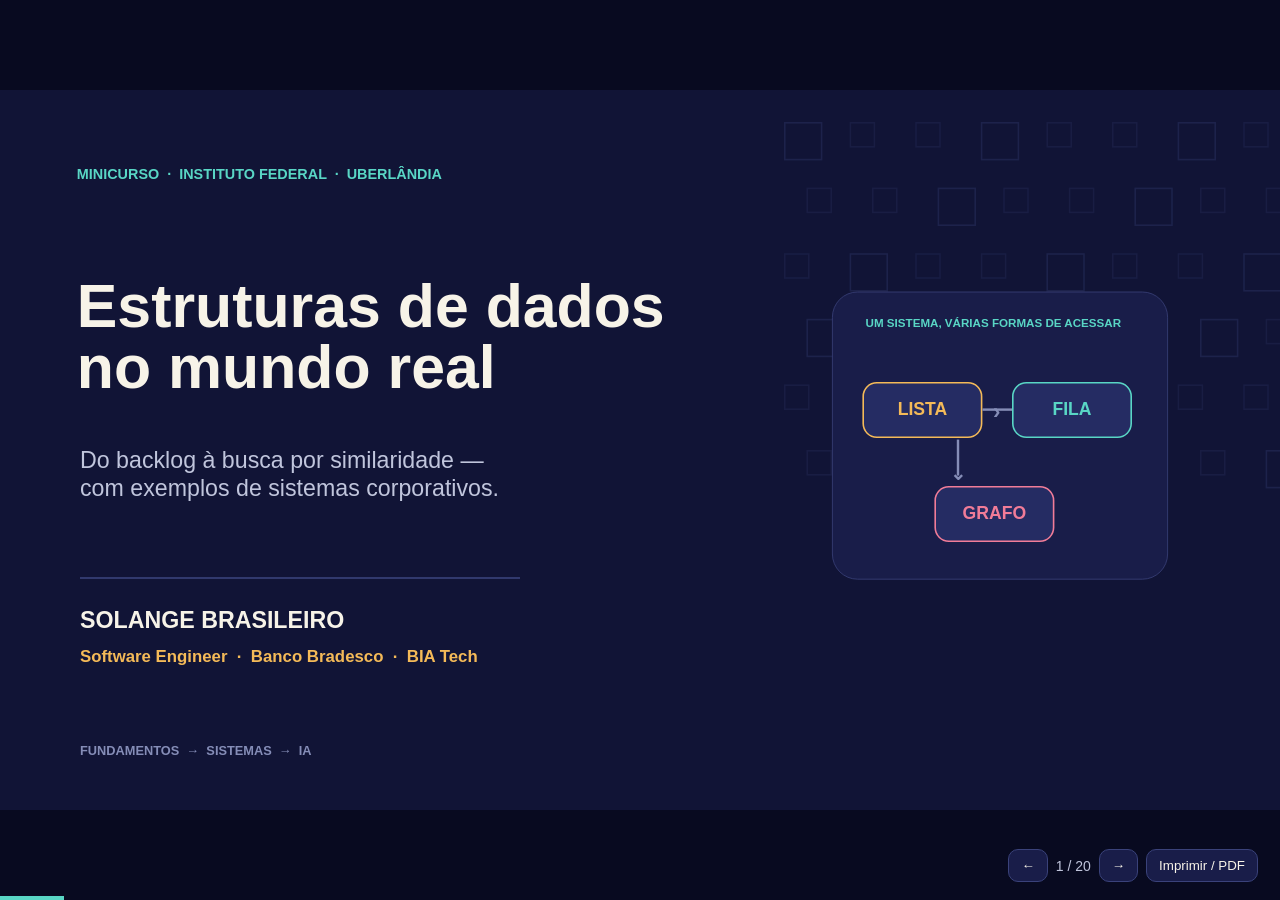
==== docs/apresentacao-minicurso-estruturas.html @ a00cd3bc "feat: implementacao inicial" ====
<!doctype html><html lang="pt-BR"><head><meta charset="utf-8"><meta name="viewport" content="width=device-width,initial-scale=1"><title>Estruturas de dados no mundo real · Solange Brasileiro</title><style>
:root{color-scheme:dark;--scale:1}*{box-sizing:border-box}html,body{margin:0;width:100%;height:100%;overflow:hidden;background:#080a20;color:#f7f3e8;font-family:Aptos,Arial,sans-serif}.slide{display:none;position:absolute;inset:0}.slide.active{display:block}.artboard{position:absolute;width:1600px;height:900px;left:50%;top:50%;transform:translate(-50%,-50%) scale(var(--scale));transform-origin:center center;overflow:hidden;background:#111436}.controls{position:fixed;z-index:10;right:22px;bottom:18px;display:flex;gap:8px;align-items:center;color:#c0c5dc;font:14px Arial,sans-serif}.controls button{border:1px solid #3a427a;border-radius:10px;background:#191d49;color:#f7f3e8;padding:8px 12px;cursor:pointer}.controls button:hover{background:#252c63}.progress{position:fixed;z-index:10;left:0;bottom:0;height:4px;background:#59d6c5;transition:width .2s}.sr{position:absolute;left:-9999px}@media print{@page{size:16.667in 9.375in;margin:0}html,body{width:auto;height:auto;overflow:visible;background:#111436;-webkit-print-color-adjust:exact;print-color-adjust:exact}.slide,.slide.active{display:block;position:relative;width:1600px;height:900px;inset:auto;page-break-after:always;break-after:page}.artboard{position:relative;left:0;top:0;transform:none}.controls,.progress{display:none}}
</style></head><body><main id="deck"><section class="slide active" aria-label="Slide 1: MINICURSO  ·  UBERLÂNDIA"><div class="artboard"><div aria-hidden="true" style="position:absolute;left:0px;top:0px;width:1600px;height:900px;background:#111436;border:0;border-radius:0px;opacity:1;box-sizing:border-box"></div><div aria-hidden="true" style="position:absolute;left:980px;top:40px;width:48px;height:48px;background:transparent;border:2px solid #3A427A;border-radius:0px;opacity:0.3;box-sizing:border-box"></div><div aria-hidden="true" style="position:absolute;left:1062px;top:40px;width:32px;height:32px;background:transparent;border:2px solid #3A427A;border-radius:0px;opacity:0.2;box-sizing:border-box"></div><div aria-hidden="true" style="position:absolute;left:1144px;top:40px;width:32px;height:32px;background:transparent;border:2px solid #3A427A;border-radius:0px;opacity:0.2;box-sizing:border-box"></div><div aria-hidden="true" style="position:absolute;left:1226px;top:40px;width:48px;height:48px;background:transparent;border:2px solid #3A427A;border-radius:0px;opacity:0.3;box-sizing:border-box"></div><div aria-hidden="true" style="position:absolute;left:1308px;top:40px;width:32px;height:32px;background:transparent;border:2px solid #3A427A;border-radius:0px;opacity:0.2;box-sizing:border-box"></div><div aria-hidden="true" style="position:absolute;left:1390px;top:40px;width:32px;height:32px;background:transparent;border:2px solid #3A427A;border-radius:0px;opacity:0.2;box-sizing:border-box"></div><div aria-hidden="true" style="position:absolute;left:1472px;top:40px;width:48px;height:48px;background:transparent;border:2px solid #3A427A;border-radius:0px;opacity:0.3;box-sizing:border-box"></div><div aria-hidden="true" style="position:absolute;left:1554px;top:40px;width:32px;height:32px;background:transparent;border:2px solid #3A427A;border-radius:0px;opacity:0.2;box-sizing:border-box"></div><div aria-hidden="true" style="position:absolute;left:1008px;top:122px;width:32px;height:32px;background:transparent;border:2px solid #3A427A;border-radius:0px;opacity:0.2;box-sizing:border-box"></div><div aria-hidden="true" style="position:absolute;left:1090px;top:122px;width:32px;height:32px;background:transparent;border:2px solid #3A427A;border-radius:0px;opacity:0.2;box-sizing:border-box"></div><div aria-hidden="true" style="position:absolute;left:1172px;top:122px;width:48px;height:48px;background:transparent;border:2px solid #3A427A;border-radius:0px;opacity:0.3;box-sizing:border-box"></div><div aria-hidden="true" style="position:absolute;left:1254px;top:122px;width:32px;height:32px;background:transparent;border:2px solid #3A427A;border-radius:0px;opacity:0.2;box-sizing:border-box"></div><div aria-hidden="true" style="position:absolute;left:1336px;top:122px;width:32px;height:32px;background:transparent;border:2px solid #3A427A;border-radius:0px;opacity:0.2;box-sizing:border-box"></div><div aria-hidden="true" style="position:absolute;left:1418px;top:122px;width:48px;height:48px;background:transparent;border:2px solid #3A427A;border-radius:0px;opacity:0.3;box-sizing:border-box"></div><div aria-hidden="true" style="position:absolute;left:1500px;top:122px;width:32px;height:32px;background:transparent;border:2px solid #3A427A;border-radius:0px;opacity:0.2;box-sizing:border-box"></div><div aria-hidden="true" style="position:absolute;left:1582px;top:122px;width:32px;height:32px;background:transparent;border:2px solid #3A427A;border-radius:0px;opacity:0.2;box-sizing:border-box"></div><div aria-hidden="true" style="position:absolute;left:980px;top:204px;width:32px;height:32px;background:transparent;border:2px solid #3A427A;border-radius:0px;opacity:0.2;box-sizing:border-box"></div><div aria-hidden="true" style="position:absolute;left:1062px;top:204px;width:48px;height:48px;background:transparent;border:2px solid #3A427A;border-radius:0px;opacity:0.3;box-sizing:border-box"></div><div aria-hidden="true" style="position:absolute;left:1144px;top:204px;width:32px;height:32px;background:transparent;border:2px solid #3A427A;border-radius:0px;opacity:0.2;box-sizing:border-box"></div><div aria-hidden="true" style="position:absolute;left:1226px;top:204px;width:32px;height:32px;background:transparent;border:2px solid #3A427A;border-radius:0px;opacity:0.2;box-sizing:border-box"></div><div aria-hidden="true" style="position:absolute;left:1308px;top:204px;width:48px;height:48px;background:transparent;border:2px solid #3A427A;border-radius:0px;opacity:0.3;box-sizing:border-box"></div><div aria-hidden="true" style="position:absolute;left:1390px;top:204px;width:32px;height:32px;background:transparent;border:2px solid #3A427A;border-radius:0px;opacity:0.2;box-sizing:border-box"></div><div aria-hidden="true" style="position:absolute;left:1472px;top:204px;width:32px;height:32px;background:transparent;border:2px solid #3A427A;border-radius:0px;opacity:0.2;box-sizing:border-box"></div><div aria-hidden="true" style="position:absolute;left:1554px;top:204px;width:48px;height:48px;background:transparent;border:2px solid #3A427A;border-radius:0px;opacity:0.3;box-sizing:border-box"></div><div aria-hidden="true" style="position:absolute;left:1008px;top:286px;width:48px;height:48px;background:transparent;border:2px solid #3A427A;border-radius:0px;opacity:0.3;box-sizing:border-box"></div><div aria-hidden="true" style="position:absolute;left:1090px;top:286px;width:32px;height:32px;background:transparent;border:2px solid #3A427A;border-radius:0px;opacity:0.2;box-sizing:border-box"></div><div aria-hidden="true" style="position:absolute;left:1172px;top:286px;width:32px;height:32px;background:transparent;border:2px solid #3A427A;border-radius:0px;opacity:0.2;box-sizing:border-box"></div><div aria-hidden="true" style="position:absolute;left:1254px;top:286px;width:48px;height:48px;background:transparent;border:2px solid #3A427A;border-radius:0px;opacity:0.3;box-sizing:border-box"></div><div aria-hidden="true" style="position:absolute;left:1336px;top:286px;width:32px;height:32px;background:transparent;border:2px solid #3A427A;border-radius:0px;opacity:0.2;box-sizing:border-box"></div><div aria-hidden="true" style="position:absolute;left:1418px;top:286px;width:32px;height:32px;background:transparent;border:2px solid #3A427A;border-radius:0px;opacity:0.2;box-sizing:border-box"></div><div aria-hidden="true" style="position:absolute;left:1500px;top:286px;width:48px;height:48px;background:transparent;border:2px solid #3A427A;border-radius:0px;opacity:0.3;box-sizing:border-box"></div><div aria-hidden="true" style="position:absolute;left:1582px;top:286px;width:32px;height:32px;background:transparent;border:2px solid #3A427A;border-radius:0px;opacity:0.2;box-sizing:border-box"></div><div aria-hidden="true" style="position:absolute;left:980px;top:368px;width:32px;height:32px;background:transparent;border:2px solid #3A427A;border-radius:0px;opacity:0.2;box-sizing:border-box"></div><div aria-hidden="true" style="position:absolute;left:1062px;top:368px;width:32px;height:32px;background:transparent;border:2px solid #3A427A;border-radius:0px;opacity:0.2;box-sizing:border-box"></div><div aria-hidden="true" style="position:absolute;left:1144px;top:368px;width:48px;height:48px;background:transparent;border:2px solid #3A427A;border-radius:0px;opacity:0.3;box-sizing:border-box"></div><div aria-hidden="true" style="position:absolute;left:1226px;top:368px;width:32px;height:32px;background:transparent;border:2px solid #3A427A;border-radius:0px;opacity:0.2;box-sizing:border-box"></div><div aria-hidden="true" style="position:absolute;left:1308px;top:368px;width:32px;height:32px;background:transparent;border:2px solid #3A427A;border-radius:0px;opacity:0.2;box-sizing:border-box"></div><div aria-hidden="true" style="position:absolute;left:1390px;top:368px;width:48px;height:48px;background:transparent;border:2px solid #3A427A;border-radius:0px;opacity:0.3;box-sizing:border-box"></div><div aria-hidden="true" style="position:absolute;left:1472px;top:368px;width:32px;height:32px;background:transparent;border:2px solid #3A427A;border-radius:0px;opacity:0.2;box-sizing:border-box"></div><div aria-hidden="true" style="position:absolute;left:1554px;top:368px;width:32px;height:32px;background:transparent;border:2px solid #3A427A;border-radius:0px;opacity:0.2;box-sizing:border-box"></div><div aria-hidden="true" style="position:absolute;left:1008px;top:450px;width:32px;height:32px;background:transparent;border:2px solid #3A427A;border-radius:0px;opacity:0.2;box-sizing:border-box"></div><div aria-hidden="true" style="position:absolute;left:1090px;top:450px;width:48px;height:48px;background:transparent;border:2px solid #3A427A;border-radius:0px;opacity:0.3;box-sizing:border-box"></div><div aria-hidden="true" style="position:absolute;left:1172px;top:450px;width:32px;height:32px;background:transparent;border:2px solid #3A427A;border-radius:0px;opacity:0.2;box-sizing:border-box"></div><div aria-hidden="true" style="position:absolute;left:1254px;top:450px;width:32px;height:32px;background:transparent;border:2px solid #3A427A;border-radius:0px;opacity:0.2;box-sizing:border-box"></div><div aria-hidden="true" style="position:absolute;left:1336px;top:450px;width:48px;height:48px;background:transparent;border:2px solid #3A427A;border-radius:0px;opacity:0.3;box-sizing:border-box"></div><div aria-hidden="true" style="position:absolute;left:1418px;top:450px;width:32px;height:32px;background:transparent;border:2px solid #3A427A;border-radius:0px;opacity:0.2;box-sizing:border-box"></div><div aria-hidden="true" style="position:absolute;left:1500px;top:450px;width:32px;height:32px;background:transparent;border:2px solid #3A427A;border-radius:0px;opacity:0.2;box-sizing:border-box"></div><div aria-hidden="true" style="position:absolute;left:1582px;top:450px;width:48px;height:48px;background:transparent;border:2px solid #3A427A;border-radius:0px;opacity:0.3;box-sizing:border-box"></div><div aria-hidden="true" style="position:absolute;left:1040px;top:252px;width:420px;height:360px;background:#191D49;border:1px solid #3A427A;border-radius:32px;opacity:1;box-sizing:border-box"></div><div class="fit-text" data-base-fs="15" style="position:absolute;left:1082px;top:283px;width:330px;height:28px;display:flex;min-width:0;justify-content:flex-start;align-items:flex-start;white-space:pre-wrap;overflow:hidden;box-sizing:border-box;font:700 15px/1.14 Aptos,Arial,sans-serif;letter-spacing:0px;color:#59D6C5;text-align:left">UM SISTEMA, VÁRIAS FORMAS DE ACESSAR</div><div aria-hidden="true" style="position:absolute;left:1078px;top:365px;width:150px;height:70px;background:#252C63;border:2px solid #F4BA58;border-radius:18px;opacity:1;box-sizing:border-box"></div><div class="fit-text" data-base-fs="22" style="position:absolute;left:1078px;top:370px;width:150px;height:58px;display:flex;min-width:0;justify-content:center;align-items:center;white-space:pre-wrap;overflow:hidden;box-sizing:border-box;font:700 22px/1.14 Aptos,Arial,sans-serif;letter-spacing:0px;color:#F4BA58;text-align:center">LISTA</div><div aria-hidden="true" style="position:absolute;left:1265px;top:365px;width:150px;height:70px;background:#252C63;border:2px solid #59D6C5;border-radius:18px;opacity:1;box-sizing:border-box"></div><div class="fit-text" data-base-fs="22" style="position:absolute;left:1265px;top:370px;width:150px;height:58px;display:flex;min-width:0;justify-content:center;align-items:center;white-space:pre-wrap;overflow:hidden;box-sizing:border-box;font:700 22px/1.14 Aptos,Arial,sans-serif;letter-spacing:0px;color:#59D6C5;text-align:center">FILA</div><div aria-hidden="true" style="position:absolute;left:1168px;top:495px;width:150px;height:70px;background:#252C63;border:2px solid #F17C98;border-radius:18px;opacity:1;box-sizing:border-box"></div><div class="fit-text" data-base-fs="22" style="position:absolute;left:1168px;top:500px;width:150px;height:58px;display:flex;min-width:0;justify-content:center;align-items:center;white-space:pre-wrap;overflow:hidden;box-sizing:border-box;font:700 22px/1.14 Aptos,Arial,sans-serif;letter-spacing:0px;color:#F17C98;text-align:center">GRAFO</div><div aria-hidden="true" style="position:absolute;left:1228px;top:398px;width:37px;height:3px;background:#858DB7;border:0;border-radius:0px;opacity:1;box-sizing:border-box"></div><div class="fit-text" data-base-fs="28" style="position:absolute;left:1232px;top:386px;width:28px;height:30px;display:flex;min-width:0;justify-content:center;align-items:flex-start;white-space:pre-wrap;overflow:hidden;box-sizing:border-box;font:700 28px/1.14 Aptos,Arial,sans-serif;letter-spacing:0px;color:#858DB7;text-align:center">›</div><div aria-hidden="true" style="position:absolute;left:1196px;top:437px;width:3px;height:45px;background:#858DB7;border:0;border-radius:0px;opacity:1;box-sizing:border-box"></div><div class="fit-text" data-base-fs="24" style="position:absolute;left:1183px;top:465px;width:30px;height:30px;display:flex;min-width:0;justify-content:center;align-items:flex-start;white-space:pre-wrap;overflow:hidden;box-sizing:border-box;font:700 24px/1.14 Aptos,Arial,sans-serif;letter-spacing:0px;color:#858DB7;text-align:center">⌄</div><div class="fit-text" data-base-fs="18" style="position:absolute;left:96px;top:95px;width:700px;height:30px;display:flex;min-width:0;justify-content:flex-start;align-items:flex-start;white-space:pre-wrap;overflow:hidden;box-sizing:border-box;font:700 18px/1.14 Aptos,Arial,sans-serif;letter-spacing:0px;color:#59D6C5;text-align:left">MINICURSO  ·  INSTITUTO FEDERAL  ·  UBERLÂNDIA</div><div class="fit-text" data-base-fs="76" style="position:absolute;left:96px;top:232px;width:850px;height:188px;display:flex;min-width:0;justify-content:flex-start;align-items:flex-start;white-space:pre-wrap;overflow:hidden;box-sizing:border-box;font:700 76px/1 Aptos,Arial,sans-serif;letter-spacing:0px;color:#F7F3E8;text-align:left">Estruturas de dados
no mundo real</div><div class="fit-text" data-base-fs="29" style="position:absolute;left:100px;top:445px;width:790px;height:92px;display:flex;min-width:0;justify-content:flex-start;align-items:flex-start;white-space:pre-wrap;overflow:hidden;box-sizing:border-box;font:400 29px/1.22 Aptos,Arial,sans-serif;letter-spacing:0px;color:#C0C5DC;text-align:left">Do backlog à busca por similaridade —
com exemplos de sistemas corporativos.</div><div aria-hidden="true" style="position:absolute;left:100px;top:609px;width:550px;height:2px;background:#3A427A;border:0;border-radius:0px;opacity:1;box-sizing:border-box"></div><div class="fit-text" data-base-fs="29" style="position:absolute;left:100px;top:646px;width:600px;height:42px;display:flex;min-width:0;justify-content:flex-start;align-items:flex-start;white-space:pre-wrap;overflow:hidden;box-sizing:border-box;font:700 29px/1.14 Aptos,Arial,sans-serif;letter-spacing:0px;color:#F7F3E8;text-align:left">SOLANGE BRASILEIRO</div><div class="fit-text" data-base-fs="21" style="position:absolute;left:100px;top:696px;width:720px;height:40px;display:flex;min-width:0;justify-content:flex-start;align-items:flex-start;white-space:pre-wrap;overflow:hidden;box-sizing:border-box;font:700 21px/1.14 Aptos,Arial,sans-serif;letter-spacing:0px;color:#F4BA58;text-align:left">Software Engineer  ·  Banco Bradesco  ·  BIA Tech</div><div class="fit-text" data-base-fs="16" style="position:absolute;left:100px;top:817px;width:620px;height:24px;display:flex;min-width:0;justify-content:flex-start;align-items:flex-start;white-space:pre-wrap;overflow:hidden;box-sizing:border-box;font:700 16px/1.14 Aptos,Arial,sans-serif;letter-spacing:0px;color:#858DB7;text-align:left">FUNDAMENTOS  →  SISTEMAS  →  IA</div></div></section><section class="slide" aria-label="Slide 2: Solange Brasileiro"><div class="artboard"><div aria-hidden="true" style="position:absolute;left:0px;top:0px;width:1600px;height:900px;background:#111436;border:0;border-radius:0px;opacity:1;box-sizing:border-box"></div><div aria-hidden="true" style="position:absolute;left:1370px;top:35px;width:48px;height:48px;background:transparent;border:2px solid #3A427A;border-radius:0px;opacity:0.36;box-sizing:border-box"></div><div aria-hidden="true" style="position:absolute;left:1450px;top:92px;width:42px;height:42px;background:transparent;border:2px solid #3A427A;border-radius:0px;opacity:0.36;box-sizing:border-box"></div><div aria-hidden="true" style="position:absolute;left:1516px;top:25px;width:30px;height:30px;background:transparent;border:2px solid #3A427A;border-radius:0px;opacity:0.36;box-sizing:border-box"></div><div aria-hidden="true" style="position:absolute;left:1402px;top:153px;width:28px;height:28px;background:transparent;border:2px solid #3A427A;border-radius:0px;opacity:0.36;box-sizing:border-box"></div><div aria-hidden="true" style="position:absolute;left:1535px;top:165px;width:50px;height:50px;background:transparent;border:2px solid #3A427A;border-radius:0px;opacity:0.36;box-sizing:border-box"></div><div aria-hidden="true" style="position:absolute;left:1318px;top:106px;width:25px;height:25px;background:transparent;border:2px solid #3A427A;border-radius:0px;opacity:0.36;box-sizing:border-box"></div><div aria-hidden="true" style="position:absolute;left:96px;top:49px;width:152px;height:34px;background:#252C63;border:1px solid #59D6C5;border-radius:17px;opacity:1;box-sizing:border-box"></div><div class="fit-text" data-base-fs="16" style="position:absolute;left:109px;top:51px;width:126px;height:30px;display:flex;min-width:0;justify-content:center;align-items:center;white-space:pre-wrap;overflow:hidden;box-sizing:border-box;font:700 16px/1.14 Aptos,Arial,sans-serif;letter-spacing:0px;color:#59D6C5;text-align:center">QUEM CONDUZ</div><div class="fit-text" data-base-fs="54" style="position:absolute;left:96px;top:104px;width:1400px;height:78px;display:flex;min-width:0;justify-content:flex-start;align-items:flex-start;white-space:pre-wrap;overflow:hidden;box-sizing:border-box;font:700 54px/1.02 Aptos,Arial,sans-serif;letter-spacing:0px;color:#F7F3E8;text-align:left">Solange Brasileiro</div><div class="fit-text" data-base-fs="23" style="position:absolute;left:98px;top:187px;width:1360px;height:42px;display:flex;min-width:0;justify-content:flex-start;align-items:flex-start;white-space:pre-wrap;overflow:hidden;box-sizing:border-box;font:400 23px/1.14 Aptos,Arial,sans-serif;letter-spacing:0px;color:#C0C5DC;text-align:left">Fundamentos de computação ligados aos desafios de sistemas corporativos.</div><div aria-hidden="true" style="position:absolute;left:96px;top:824px;width:1408px;height:1px;background:#3A427A;border:0;border-radius:0px;opacity:1;box-sizing:border-box"></div><div class="fit-text" data-base-fs="14" style="position:absolute;left:96px;top:841px;width:800px;height:24px;display:flex;min-width:0;justify-content:flex-start;align-items:flex-start;white-space:pre-wrap;overflow:hidden;box-sizing:border-box;font:700 14px/1.14 Aptos,Arial,sans-serif;letter-spacing:0px;color:#858DB7;text-align:left">ESTRUTURAS DE DADOS  ·  SOLANGE BRASILEIRO</div><div class="fit-text" data-base-fs="17" style="position:absolute;left:1440px;top:837px;width:64px;height:28px;display:flex;min-width:0;justify-content:flex-end;align-items:flex-start;white-space:pre-wrap;overflow:hidden;box-sizing:border-box;font:700 17px/1.14 Aptos,Arial,sans-serif;letter-spacing:0px;color:#858DB7;text-align:right">02</div><div aria-hidden="true" style="position:absolute;left:96px;top:278px;width:430px;height:438px;background:#1D2454;border:1px solid #3A427A;border-radius:28px;opacity:1;box-sizing:border-box"></div><div aria-hidden="true" style="position:absolute;left:191px;top:302px;width:240px;height:278px;background:#191D49;border:2px solid #59D6C5;border-radius:22px;opacity:1;box-sizing:border-box"></div><img alt="Foto de Solange Brasileiro" src="[data-uri]" style="position:absolute;left:191px;top:302px;width:240px;height:278px;object-fit:cover;object-position:center 36%;border:2px solid #59D6C5;border-radius:22px;box-sizing:border-box"><div class="fit-text" data-base-fs="25" style="position:absolute;left:136px;top:606px;width:350px;height:34px;display:flex;min-width:0;justify-content:center;align-items:flex-start;white-space:pre-wrap;overflow:hidden;box-sizing:border-box;font:700 25px/1.14 Aptos,Arial,sans-serif;letter-spacing:0px;color:#F7F3E8;text-align:center">SOLANGE BRASILEIRO</div><div class="fit-text" data-base-fs="17" style="position:absolute;left:136px;top:651px;width:350px;height:30px;display:flex;min-width:0;justify-content:center;align-items:flex-start;white-space:pre-wrap;overflow:hidden;box-sizing:border-box;font:400 17px/1.14 Aptos,Arial,sans-serif;letter-spacing:0px;color:#C0C5DC;text-align:center">Software Engineer · Banco Bradesco</div><div aria-hidden="true" style="position:absolute;left:232px;top:681px;width:158px;height:34px;background:#252C63;border:1px solid #F4BA58;border-radius:17px;opacity:1;box-sizing:border-box"></div><div class="fit-text" data-base-fs="16" style="position:absolute;left:245px;top:683px;width:132px;height:30px;display:flex;min-width:0;justify-content:center;align-items:center;white-space:pre-wrap;overflow:hidden;box-sizing:border-box;font:700 16px/1.14 Aptos,Arial,sans-serif;letter-spacing:0px;color:#F4BA58;text-align:center">BIA TECH</div><div aria-hidden="true" style="position:absolute;left:575px;top:278px;width:430px;height:204px;background:#1D2454;border:1px solid #3A427A;border-radius:22px;opacity:1;box-sizing:border-box"></div><div aria-hidden="true" style="position:absolute;left:575px;top:278px;width:8px;height:204px;background:#F4BA58;border:0;border-radius:4px;opacity:1;box-sizing:border-box"></div><div class="fit-text" data-base-fs="15" style="position:absolute;left:603px;top:300px;width:375px;height:22px;display:flex;min-width:0;justify-content:flex-start;align-items:flex-start;white-space:pre-wrap;overflow:hidden;box-sizing:border-box;font:700 15px/1.14 Aptos,Arial,sans-serif;letter-spacing:0px;color:#F4BA58;text-align:left">ATUAÇÃO</div><div class="fit-text" data-base-fs="24" style="position:absolute;left:603px;top:331px;width:375px;height:54px;display:flex;min-width:0;justify-content:flex-start;align-items:flex-start;white-space:pre-wrap;overflow:hidden;box-sizing:border-box;font:700 24px/1.05 Aptos,Arial,sans-serif;letter-spacing:0px;color:#F7F3E8;text-align:left">Backend e sistemas distribuídos</div><div class="fit-text" data-base-fs="18" style="position:absolute;left:603px;top:393px;width:375px;height:73px;display:flex;min-width:0;justify-content:flex-start;align-items:flex-start;white-space:pre-wrap;overflow:hidden;box-sizing:border-box;font:400 18px/1.18 Aptos,Arial,sans-serif;letter-spacing:0px;color:#C0C5DC;text-align:left">Decisões de dados e fluxo entre serviços.</div><div aria-hidden="true" style="position:absolute;left:1030px;top:278px;width:474px;height:204px;background:#1D2454;border:1px solid #3A427A;border-radius:22px;opacity:1;box-sizing:border-box"></div><div aria-hidden="true" style="position:absolute;left:1030px;top:278px;width:8px;height:204px;background:#59D6C5;border:0;border-radius:4px;opacity:1;box-sizing:border-box"></div><div class="fit-text" data-base-fs="15" style="position:absolute;left:1058px;top:300px;width:419px;height:22px;display:flex;min-width:0;justify-content:flex-start;align-items:flex-start;white-space:pre-wrap;overflow:hidden;box-sizing:border-box;font:700 15px/1.14 Aptos,Arial,sans-serif;letter-spacing:0px;color:#59D6C5;text-align:left">FOCO</div><div class="fit-text" data-base-fs="25" style="position:absolute;left:1058px;top:331px;width:419px;height:54px;display:flex;min-width:0;justify-content:flex-start;align-items:flex-start;white-space:pre-wrap;overflow:hidden;box-sizing:border-box;font:700 25px/1.05 Aptos,Arial,sans-serif;letter-spacing:0px;color:#F7F3E8;text-align:left">IA generativa</div><div class="fit-text" data-base-fs="18" style="position:absolute;left:1058px;top:393px;width:419px;height:73px;display:flex;min-width:0;justify-content:flex-start;align-items:flex-start;white-space:pre-wrap;overflow:hidden;box-sizing:border-box;font:400 18px/1.18 Aptos,Arial,sans-serif;letter-spacing:0px;color:#C0C5DC;text-align:left">Recuperação, contexto e uso responsável de informação.</div><div aria-hidden="true" style="position:absolute;left:575px;top:510px;width:929px;height:206px;background:#1D2454;border:1px solid #3A427A;border-radius:22px;opacity:1;box-sizing:border-box"></div><div aria-hidden="true" style="position:absolute;left:575px;top:510px;width:8px;height:206px;background:#F17C98;border:0;border-radius:4px;opacity:1;box-sizing:border-box"></div><div class="fit-text" data-base-fs="15" style="position:absolute;left:603px;top:532px;width:874px;height:22px;display:flex;min-width:0;justify-content:flex-start;align-items:flex-start;white-space:pre-wrap;overflow:hidden;box-sizing:border-box;font:700 15px/1.14 Aptos,Arial,sans-serif;letter-spacing:0px;color:#F17C98;text-align:left">ESPECIALIDADE</div><div class="fit-text" data-base-fs="27" style="position:absolute;left:603px;top:563px;width:874px;height:54px;display:flex;min-width:0;justify-content:flex-start;align-items:flex-start;white-space:pre-wrap;overflow:hidden;box-sizing:border-box;font:700 27px/1.05 Aptos,Arial,sans-serif;letter-spacing:0px;color:#F7F3E8;text-align:left">Soluções para o pós-desenvolvimento</div><div class="fit-text" data-base-fs="20" style="position:absolute;left:603px;top:625px;width:874px;height:75px;display:flex;min-width:0;justify-content:flex-start;align-items:flex-start;white-space:pre-wrap;overflow:hidden;box-sizing:border-box;font:400 20px/1.18 Aptos,Arial,sans-serif;letter-spacing:0px;color:#C0C5DC;text-align:left">Conectar fundamentos da computação a desafios corporativos de grande escala.</div></div></section><section class="slide" aria-label="Slide 3: Da coleção em memória à decisão de IA"><div class="artboard"><div aria-hidden="true" style="position:absolute;left:0px;top:0px;width:1600px;height:900px;background:#111436;border:0;border-radius:0px;opacity:1;box-sizing:border-box"></div><div aria-hidden="true" style="position:absolute;left:1370px;top:35px;width:48px;height:48px;background:transparent;border:2px solid #3A427A;border-radius:0px;opacity:0.36;box-sizing:border-box"></div><div aria-hidden="true" style="position:absolute;left:1450px;top:92px;width:42px;height:42px;background:transparent;border:2px solid #3A427A;border-radius:0px;opacity:0.36;box-sizing:border-box"></div><div aria-hidden="true" style="position:absolute;left:1516px;top:25px;width:30px;height:30px;background:transparent;border:2px solid #3A427A;border-radius:0px;opacity:0.36;box-sizing:border-box"></div><div aria-hidden="true" style="position:absolute;left:1402px;top:153px;width:28px;height:28px;background:transparent;border:2px solid #3A427A;border-radius:0px;opacity:0.36;box-sizing:border-box"></div><div aria-hidden="true" style="position:absolute;left:1535px;top:165px;width:50px;height:50px;background:transparent;border:2px solid #3A427A;border-radius:0px;opacity:0.36;box-sizing:border-box"></div><div aria-hidden="true" style="position:absolute;left:1318px;top:106px;width:25px;height:25px;background:transparent;border:2px solid #3A427A;border-radius:0px;opacity:0.36;box-sizing:border-box"></div><div aria-hidden="true" style="position:absolute;left:96px;top:49px;width:212px;height:34px;background:#252C63;border:1px solid #59D6C5;border-radius:17px;opacity:1;box-sizing:border-box"></div><div class="fit-text" data-base-fs="16" style="position:absolute;left:109px;top:51px;width:186px;height:30px;display:flex;min-width:0;justify-content:center;align-items:center;white-space:pre-wrap;overflow:hidden;box-sizing:border-box;font:700 16px/1.14 Aptos,Arial,sans-serif;letter-spacing:0px;color:#59D6C5;text-align:center">MAPA DO MINICURSO</div><div class="fit-text" data-base-fs="54" style="position:absolute;left:96px;top:104px;width:1400px;height:78px;display:flex;min-width:0;justify-content:flex-start;align-items:flex-start;white-space:pre-wrap;overflow:hidden;box-sizing:border-box;font:700 54px/1.02 Aptos,Arial,sans-serif;letter-spacing:0px;color:#F7F3E8;text-align:left">Da coleção em memória à decisão de IA</div><div class="fit-text" data-base-fs="23" style="position:absolute;left:98px;top:187px;width:1360px;height:42px;display:flex;min-width:0;justify-content:flex-start;align-items:flex-start;white-space:pre-wrap;overflow:hidden;box-sizing:border-box;font:400 23px/1.14 Aptos,Arial,sans-serif;letter-spacing:0px;color:#C0C5DC;text-align:left">Pré-requisito: lógica básica de programação.</div><div aria-hidden="true" style="position:absolute;left:96px;top:824px;width:1408px;height:1px;background:#3A427A;border:0;border-radius:0px;opacity:1;box-sizing:border-box"></div><div class="fit-text" data-base-fs="14" style="position:absolute;left:96px;top:841px;width:800px;height:24px;display:flex;min-width:0;justify-content:flex-start;align-items:flex-start;white-space:pre-wrap;overflow:hidden;box-sizing:border-box;font:700 14px/1.14 Aptos,Arial,sans-serif;letter-spacing:0px;color:#858DB7;text-align:left">ESTRUTURAS DE DADOS  ·  SOLANGE BRASILEIRO</div><div class="fit-text" data-base-fs="17" style="position:absolute;left:1440px;top:837px;width:64px;height:28px;display:flex;min-width:0;justify-content:flex-end;align-items:flex-start;white-space:pre-wrap;overflow:hidden;box-sizing:border-box;font:700 17px/1.14 Aptos,Arial,sans-serif;letter-spacing:0px;color:#858DB7;text-align:right">03</div><div aria-hidden="true" style="position:absolute;left:96px;top:310px;width:432px;height:320px;background:#1D2454;border:1px solid #3A427A;border-radius:22px;opacity:1;box-sizing:border-box"></div><div aria-hidden="true" style="position:absolute;left:96px;top:310px;width:8px;height:320px;background:#F4BA58;border:0;border-radius:4px;opacity:1;box-sizing:border-box"></div><div class="fit-text" data-base-fs="15" style="position:absolute;left:124px;top:332px;width:377px;height:22px;display:flex;min-width:0;justify-content:flex-start;align-items:flex-start;white-space:pre-wrap;overflow:hidden;box-sizing:border-box;font:700 15px/1.14 Aptos,Arial,sans-serif;letter-spacing:0px;color:#F4BA58;text-align:left">1 · FUNDAMENTOS</div><div class="fit-text" data-base-fs="27" style="position:absolute;left:124px;top:363px;width:377px;height:54px;display:flex;min-width:0;justify-content:flex-start;align-items:flex-start;white-space:pre-wrap;overflow:hidden;box-sizing:border-box;font:700 27px/1.05 Aptos,Arial,sans-serif;letter-spacing:0px;color:#F7F3E8;text-align:left">Organizar o trabalho</div><div class="fit-text" data-base-fs="22" style="position:absolute;left:124px;top:425px;width:377px;height:189px;display:flex;min-width:0;justify-content:flex-start;align-items:flex-start;white-space:pre-wrap;overflow:hidden;box-sizing:border-box;font:400 22px/1.18 Aptos,Arial,sans-serif;letter-spacing:0px;color:#C0C5DC;text-align:left">Listas e prioridade
Filas e pilhas
Mapas e árvores</div><div aria-hidden="true" style="position:absolute;left:568px;top:310px;width:432px;height:320px;background:#1D2454;border:1px solid #3A427A;border-radius:22px;opacity:1;box-sizing:border-box"></div><div aria-hidden="true" style="position:absolute;left:568px;top:310px;width:8px;height:320px;background:#59D6C5;border:0;border-radius:4px;opacity:1;box-sizing:border-box"></div><div class="fit-text" data-base-fs="15" style="position:absolute;left:596px;top:332px;width:377px;height:22px;display:flex;min-width:0;justify-content:flex-start;align-items:flex-start;white-space:pre-wrap;overflow:hidden;box-sizing:border-box;font:700 15px/1.14 Aptos,Arial,sans-serif;letter-spacing:0px;color:#59D6C5;text-align:left">2 · SISTEMAS</div><div class="fit-text" data-base-fs="27" style="position:absolute;left:596px;top:363px;width:377px;height:54px;display:flex;min-width:0;justify-content:flex-start;align-items:flex-start;white-space:pre-wrap;overflow:hidden;box-sizing:border-box;font:700 27px/1.05 Aptos,Arial,sans-serif;letter-spacing:0px;color:#F7F3E8;text-align:left">Conectar componentes</div><div class="fit-text" data-base-fs="22" style="position:absolute;left:596px;top:425px;width:377px;height:189px;display:flex;min-width:0;justify-content:flex-start;align-items:flex-start;white-space:pre-wrap;overflow:hidden;box-sizing:border-box;font:400 22px/1.18 Aptos,Arial,sans-serif;letter-spacing:0px;color:#C0C5DC;text-align:left">Mensageria e eventos
Grafos de dependência
Busca e observabilidade</div><div aria-hidden="true" style="position:absolute;left:1040px;top:310px;width:432px;height:320px;background:#1D2454;border:1px solid #3A427A;border-radius:22px;opacity:1;box-sizing:border-box"></div><div aria-hidden="true" style="position:absolute;left:1040px;top:310px;width:8px;height:320px;background:#F17C98;border:0;border-radius:4px;opacity:1;box-sizing:border-box"></div><div class="fit-text" data-base-fs="15" style="position:absolute;left:1068px;top:332px;width:377px;height:22px;display:flex;min-width:0;justify-content:flex-start;align-items:flex-start;white-space:pre-wrap;overflow:hidden;box-sizing:border-box;font:700 15px/1.14 Aptos,Arial,sans-serif;letter-spacing:0px;color:#F17C98;text-align:left">3 · IA APLICADA</div><div class="fit-text" data-base-fs="27" style="position:absolute;left:1068px;top:363px;width:377px;height:54px;display:flex;min-width:0;justify-content:flex-start;align-items:flex-start;white-space:pre-wrap;overflow:hidden;box-sizing:border-box;font:700 27px/1.05 Aptos,Arial,sans-serif;letter-spacing:0px;color:#F7F3E8;text-align:left">Comparar e agrupar</div><div class="fit-text" data-base-fs="22" style="position:absolute;left:1068px;top:425px;width:377px;height:189px;display:flex;min-width:0;justify-content:flex-start;align-items:flex-start;white-space:pre-wrap;overflow:hidden;box-sizing:border-box;font:400 22px/1.18 Aptos,Arial,sans-serif;letter-spacing:0px;color:#C0C5DC;text-align:left">Vetores e cosseno
RAG com recuperação lexical
HDBSCAN por etapas</div><div class="fit-text" data-base-fs="24" style="position:absolute;left:96px;top:682px;width:1408px;height:44px;display:flex;min-width:0;justify-content:center;align-items:center;white-space:pre-wrap;overflow:hidden;box-sizing:border-box;font:700 24px/1.14 Aptos,Arial,sans-serif;letter-spacing:0px;color:#F7F3E8;text-align:center">Em cada tema: problema  →  estrutura  →  operação  →  resultado  →  limite</div></div></section><section class="slide" aria-label="Slide 4: Qual operação precisa ser simples e previsível?"><div class="artboard"><div aria-hidden="true" style="position:absolute;left:0px;top:0px;width:1600px;height:900px;background:#111436;border:0;border-radius:0px;opacity:1;box-sizing:border-box"></div><div aria-hidden="true" style="position:absolute;left:1370px;top:35px;width:48px;height:48px;background:transparent;border:2px solid #3A427A;border-radius:0px;opacity:0.36;box-sizing:border-box"></div><div aria-hidden="true" style="position:absolute;left:1450px;top:92px;width:42px;height:42px;background:transparent;border:2px solid #3A427A;border-radius:0px;opacity:0.36;box-sizing:border-box"></div><div aria-hidden="true" style="position:absolute;left:1516px;top:25px;width:30px;height:30px;background:transparent;border:2px solid #3A427A;border-radius:0px;opacity:0.36;box-sizing:border-box"></div><div aria-hidden="true" style="position:absolute;left:1402px;top:153px;width:28px;height:28px;background:transparent;border:2px solid #3A427A;border-radius:0px;opacity:0.36;box-sizing:border-box"></div><div aria-hidden="true" style="position:absolute;left:1535px;top:165px;width:50px;height:50px;background:transparent;border:2px solid #3A427A;border-radius:0px;opacity:0.36;box-sizing:border-box"></div><div aria-hidden="true" style="position:absolute;left:1318px;top:106px;width:25px;height:25px;background:transparent;border:2px solid #3A427A;border-radius:0px;opacity:0.36;box-sizing:border-box"></div><div aria-hidden="true" style="position:absolute;left:96px;top:49px;width:192px;height:34px;background:#252C63;border:1px solid #59D6C5;border-radius:17px;opacity:1;box-sizing:border-box"></div><div class="fit-text" data-base-fs="16" style="position:absolute;left:109px;top:51px;width:166px;height:30px;display:flex;min-width:0;justify-content:center;align-items:center;white-space:pre-wrap;overflow:hidden;box-sizing:border-box;font:700 16px/1.14 Aptos,Arial,sans-serif;letter-spacing:0px;color:#59D6C5;text-align:center">ANTES DO CÓDIGO</div><div class="fit-text" data-base-fs="48" style="position:absolute;left:96px;top:104px;width:1400px;height:78px;display:flex;min-width:0;justify-content:flex-start;align-items:flex-start;white-space:pre-wrap;overflow:hidden;box-sizing:border-box;font:700 48px/1.02 Aptos,Arial,sans-serif;letter-spacing:0px;color:#F7F3E8;text-align:left">Qual operação precisa ser simples e previsível?</div><div class="fit-text" data-base-fs="23" style="position:absolute;left:98px;top:187px;width:1360px;height:42px;display:flex;min-width:0;justify-content:flex-start;align-items:flex-start;white-space:pre-wrap;overflow:hidden;box-sizing:border-box;font:400 23px/1.14 Aptos,Arial,sans-serif;letter-spacing:0px;color:#C0C5DC;text-align:left">A regra de acesso orienta a estrutura; o cenário orienta a regra.</div><div aria-hidden="true" style="position:absolute;left:96px;top:824px;width:1408px;height:1px;background:#3A427A;border:0;border-radius:0px;opacity:1;box-sizing:border-box"></div><div class="fit-text" data-base-fs="14" style="position:absolute;left:96px;top:841px;width:800px;height:24px;display:flex;min-width:0;justify-content:flex-start;align-items:flex-start;white-space:pre-wrap;overflow:hidden;box-sizing:border-box;font:700 14px/1.14 Aptos,Arial,sans-serif;letter-spacing:0px;color:#858DB7;text-align:left">ESTRUTURAS DE DADOS  ·  SOLANGE BRASILEIRO</div><div class="fit-text" data-base-fs="17" style="position:absolute;left:1440px;top:837px;width:64px;height:28px;display:flex;min-width:0;justify-content:flex-end;align-items:flex-start;white-space:pre-wrap;overflow:hidden;box-sizing:border-box;font:700 17px/1.14 Aptos,Arial,sans-serif;letter-spacing:0px;color:#858DB7;text-align:right">04</div><div aria-hidden="true" style="position:absolute;left:96px;top:294px;width:680px;height:184px;background:#1D2454;border:1px solid #3A427A;border-radius:22px;opacity:1;box-sizing:border-box"></div><div aria-hidden="true" style="position:absolute;left:120px;top:316px;width:50px;height:34px;background:#252C63;border:1px solid #F4BA58;border-radius:17px;opacity:1;box-sizing:border-box"></div><div class="fit-text" data-base-fs="16" style="position:absolute;left:133px;top:318px;width:24px;height:30px;display:flex;min-width:0;justify-content:center;align-items:center;white-space:pre-wrap;overflow:hidden;box-sizing:border-box;font:700 16px/1.14 Aptos,Arial,sans-serif;letter-spacing:0px;color:#F4BA58;text-align:center">01</div><div class="fit-text" data-base-fs="17" style="position:absolute;left:192px;top:316px;width:545px;height:36px;display:flex;min-width:0;justify-content:flex-start;align-items:flex-start;white-space:pre-wrap;overflow:hidden;box-sizing:border-box;font:700 17px/1.14 Aptos,Arial,sans-serif;letter-spacing:0px;color:#F4BA58;text-align:left">CHEGOU PRIMEIRO</div><div class="fit-text" data-base-fs="25" style="position:absolute;left:192px;top:356px;width:545px;height:42px;display:flex;min-width:0;justify-content:flex-start;align-items:flex-start;white-space:pre-wrap;overflow:hidden;box-sizing:border-box;font:700 25px/1.14 Aptos,Arial,sans-serif;letter-spacing:0px;color:#F7F3E8;text-align:left">retirar na mesma ordem</div><div class="fit-text" data-base-fs="20" style="position:absolute;left:192px;top:413px;width:545px;height:34px;display:flex;min-width:0;justify-content:flex-start;align-items:flex-start;white-space:pre-wrap;overflow:hidden;box-sizing:border-box;font:400 20px/1.14 Aptos,Arial,sans-serif;letter-spacing:0px;color:#C0C5DC;text-align:left">Queue · FIFO</div><div aria-hidden="true" style="position:absolute;left:824px;top:294px;width:680px;height:184px;background:#1D2454;border:1px solid #3A427A;border-radius:22px;opacity:1;box-sizing:border-box"></div><div aria-hidden="true" style="position:absolute;left:848px;top:316px;width:50px;height:34px;background:#252C63;border:1px solid #59D6C5;border-radius:17px;opacity:1;box-sizing:border-box"></div><div class="fit-text" data-base-fs="16" style="position:absolute;left:861px;top:318px;width:24px;height:30px;display:flex;min-width:0;justify-content:center;align-items:center;white-space:pre-wrap;overflow:hidden;box-sizing:border-box;font:700 16px/1.14 Aptos,Arial,sans-serif;letter-spacing:0px;color:#59D6C5;text-align:center">02</div><div class="fit-text" data-base-fs="17" style="position:absolute;left:920px;top:316px;width:545px;height:36px;display:flex;min-width:0;justify-content:flex-start;align-items:flex-start;white-space:pre-wrap;overflow:hidden;box-sizing:border-box;font:700 17px/1.14 Aptos,Arial,sans-serif;letter-spacing:0px;color:#59D6C5;text-align:left">QUAL É O ID?</div><div class="fit-text" data-base-fs="25" style="position:absolute;left:920px;top:356px;width:545px;height:42px;display:flex;min-width:0;justify-content:flex-start;align-items:flex-start;white-space:pre-wrap;overflow:hidden;box-sizing:border-box;font:700 25px/1.14 Aptos,Arial,sans-serif;letter-spacing:0px;color:#F7F3E8;text-align:left">achar sem varrer a lista</div><div class="fit-text" data-base-fs="20" style="position:absolute;left:920px;top:413px;width:545px;height:34px;display:flex;min-width:0;justify-content:flex-start;align-items:flex-start;white-space:pre-wrap;overflow:hidden;box-sizing:border-box;font:400 20px/1.14 Aptos,Arial,sans-serif;letter-spacing:0px;color:#C0C5DC;text-align:left">HashMap · chave → valor</div><div aria-hidden="true" style="position:absolute;left:96px;top:506px;width:680px;height:184px;background:#1D2454;border:1px solid #3A427A;border-radius:22px;opacity:1;box-sizing:border-box"></div><div aria-hidden="true" style="position:absolute;left:120px;top:528px;width:50px;height:34px;background:#252C63;border:1px solid #F17C98;border-radius:17px;opacity:1;box-sizing:border-box"></div><div class="fit-text" data-base-fs="16" style="position:absolute;left:133px;top:530px;width:24px;height:30px;display:flex;min-width:0;justify-content:center;align-items:center;white-space:pre-wrap;overflow:hidden;box-sizing:border-box;font:700 16px/1.14 Aptos,Arial,sans-serif;letter-spacing:0px;color:#F17C98;text-align:center">03</div><div class="fit-text" data-base-fs="17" style="position:absolute;left:192px;top:528px;width:545px;height:36px;display:flex;min-width:0;justify-content:flex-start;align-items:flex-start;white-space:pre-wrap;overflow:hidden;box-sizing:border-box;font:700 17px/1.14 Aptos,Arial,sans-serif;letter-spacing:0px;color:#F17C98;text-align:left">QUAL É A JANELA?</div><div class="fit-text" data-base-fs="25" style="position:absolute;left:192px;top:568px;width:545px;height:42px;display:flex;min-width:0;justify-content:flex-start;align-items:flex-start;white-space:pre-wrap;overflow:hidden;box-sizing:border-box;font:700 25px/1.14 Aptos,Arial,sans-serif;letter-spacing:0px;color:#F7F3E8;text-align:left">percorrer do início ao fim</div><div class="fit-text" data-base-fs="20" style="position:absolute;left:192px;top:625px;width:545px;height:34px;display:flex;min-width:0;justify-content:flex-start;align-items:flex-start;white-space:pre-wrap;overflow:hidden;box-sizing:border-box;font:400 20px/1.14 Aptos,Arial,sans-serif;letter-spacing:0px;color:#C0C5DC;text-align:left">TreeMap · subMap</div><div aria-hidden="true" style="position:absolute;left:824px;top:506px;width:680px;height:184px;background:#1D2454;border:1px solid #3A427A;border-radius:22px;opacity:1;box-sizing:border-box"></div><div aria-hidden="true" style="position:absolute;left:848px;top:528px;width:50px;height:34px;background:#252C63;border:1px solid #B2DF78;border-radius:17px;opacity:1;box-sizing:border-box"></div><div class="fit-text" data-base-fs="16" style="position:absolute;left:861px;top:530px;width:24px;height:30px;display:flex;min-width:0;justify-content:center;align-items:center;white-space:pre-wrap;overflow:hidden;box-sizing:border-box;font:700 16px/1.14 Aptos,Arial,sans-serif;letter-spacing:0px;color:#B2DF78;text-align:center">04</div><div class="fit-text" data-base-fs="17" style="position:absolute;left:920px;top:528px;width:545px;height:36px;display:flex;min-width:0;justify-content:flex-start;align-items:flex-start;white-space:pre-wrap;overflow:hidden;box-sizing:border-box;font:700 17px/1.14 Aptos,Arial,sans-serif;letter-spacing:0px;color:#B2DF78;text-align:left">QUEM DEPENDE DE QUEM?</div><div class="fit-text" data-base-fs="25" style="position:absolute;left:920px;top:568px;width:545px;height:42px;display:flex;min-width:0;justify-content:flex-start;align-items:flex-start;white-space:pre-wrap;overflow:hidden;box-sizing:border-box;font:700 25px/1.14 Aptos,Arial,sans-serif;letter-spacing:0px;color:#F7F3E8;text-align:left">seguir conexões direcionadas</div><div class="fit-text" data-base-fs="20" style="position:absolute;left:920px;top:625px;width:545px;height:34px;display:flex;min-width:0;justify-content:flex-start;align-items:flex-start;white-space:pre-wrap;overflow:hidden;box-sizing:border-box;font:400 20px/1.14 Aptos,Arial,sans-serif;letter-spacing:0px;color:#C0C5DC;text-align:left">Grafo · BFS / DFS</div><div class="fit-text" data-base-fs="21" style="position:absolute;left:96px;top:746px;width:1408px;height:36px;display:flex;min-width:0;justify-content:center;align-items:flex-start;white-space:pre-wrap;overflow:hidden;box-sizing:border-box;font:700 21px/1.14 Aptos,Arial,sans-serif;letter-spacing:0px;color:#F4BA58;text-align:center">Uma aplicação costuma combinar estruturas diferentes no mesmo fluxo.</div></div></section><section class="slide" aria-label="Slide 5: Backlog e prioridade são papéis diferentes"><div class="artboard"><div aria-hidden="true" style="position:absolute;left:0px;top:0px;width:1600px;height:900px;background:#111436;border:0;border-radius:0px;opacity:1;box-sizing:border-box"></div><div aria-hidden="true" style="position:absolute;left:1370px;top:35px;width:48px;height:48px;background:transparent;border:2px solid #3A427A;border-radius:0px;opacity:0.36;box-sizing:border-box"></div><div aria-hidden="true" style="position:absolute;left:1450px;top:92px;width:42px;height:42px;background:transparent;border:2px solid #3A427A;border-radius:0px;opacity:0.36;box-sizing:border-box"></div><div aria-hidden="true" style="position:absolute;left:1516px;top:25px;width:30px;height:30px;background:transparent;border:2px solid #3A427A;border-radius:0px;opacity:0.36;box-sizing:border-box"></div><div aria-hidden="true" style="position:absolute;left:1402px;top:153px;width:28px;height:28px;background:transparent;border:2px solid #3A427A;border-radius:0px;opacity:0.36;box-sizing:border-box"></div><div aria-hidden="true" style="position:absolute;left:1535px;top:165px;width:50px;height:50px;background:transparent;border:2px solid #3A427A;border-radius:0px;opacity:0.36;box-sizing:border-box"></div><div aria-hidden="true" style="position:absolute;left:1318px;top:106px;width:25px;height:25px;background:transparent;border:2px solid #3A427A;border-radius:0px;opacity:0.36;box-sizing:border-box"></div><div aria-hidden="true" style="position:absolute;left:96px;top:49px;width:222px;height:34px;background:#252C63;border:1px solid #59D6C5;border-radius:17px;opacity:1;box-sizing:border-box"></div><div class="fit-text" data-base-fs="16" style="position:absolute;left:109px;top:51px;width:196px;height:30px;display:flex;min-width:0;justify-content:center;align-items:center;white-space:pre-wrap;overflow:hidden;box-sizing:border-box;font:700 16px/1.14 Aptos,Arial,sans-serif;letter-spacing:0px;color:#59D6C5;text-align:center">FUNDAMENTO · LISTA</div><div class="fit-text" data-base-fs="48" style="position:absolute;left:96px;top:104px;width:1400px;height:78px;display:flex;min-width:0;justify-content:flex-start;align-items:flex-start;white-space:pre-wrap;overflow:hidden;box-sizing:border-box;font:700 48px/1.02 Aptos,Arial,sans-serif;letter-spacing:0px;color:#F7F3E8;text-align:left">Backlog e prioridade são papéis diferentes</div><div class="fit-text" data-base-fs="23" style="position:absolute;left:98px;top:187px;width:1360px;height:42px;display:flex;min-width:0;justify-content:flex-start;align-items:flex-start;white-space:pre-wrap;overflow:hidden;box-sizing:border-box;font:400 23px/1.14 Aptos,Arial,sans-serif;letter-spacing:0px;color:#C0C5DC;text-align:left">A lista conserva o conjunto; a fila de prioridade entrega o próximo chamado.</div><div aria-hidden="true" style="position:absolute;left:96px;top:824px;width:1408px;height:1px;background:#3A427A;border:0;border-radius:0px;opacity:1;box-sizing:border-box"></div><div class="fit-text" data-base-fs="14" style="position:absolute;left:96px;top:841px;width:800px;height:24px;display:flex;min-width:0;justify-content:flex-start;align-items:flex-start;white-space:pre-wrap;overflow:hidden;box-sizing:border-box;font:700 14px/1.14 Aptos,Arial,sans-serif;letter-spacing:0px;color:#858DB7;text-align:left">ESTRUTURAS DE DADOS  ·  SOLANGE BRASILEIRO</div><div class="fit-text" data-base-fs="17" style="position:absolute;left:1440px;top:837px;width:64px;height:28px;display:flex;min-width:0;justify-content:flex-end;align-items:flex-start;white-space:pre-wrap;overflow:hidden;box-sizing:border-box;font:700 17px/1.14 Aptos,Arial,sans-serif;letter-spacing:0px;color:#858DB7;text-align:right">05</div><div aria-hidden="true" style="position:absolute;left:96px;top:282px;width:640px;height:384px;background:#1D2454;border:1px solid #3A427A;border-radius:22px;opacity:1;box-sizing:border-box"></div><div class="fit-text" data-base-fs="16" style="position:absolute;left:126px;top:304px;width:570px;height:30px;display:flex;min-width:0;justify-content:flex-start;align-items:flex-start;white-space:pre-wrap;overflow:hidden;box-sizing:border-box;font:700 16px/1.14 Aptos,Arial,sans-serif;letter-spacing:0px;color:#F4BA58;text-align:left">BACKLOG · ARRAYLIST</div><div class="fit-text" data-base-fs="20" style="position:absolute;left:128px;top:354px;width:62px;height:27px;display:flex;min-width:0;justify-content:flex-start;align-items:flex-start;white-space:pre-wrap;overflow:hidden;box-sizing:border-box;font:700 20px/1.14 Aptos,Arial,sans-serif;letter-spacing:0px;color:#F7F3E8;text-align:left">#101</div><div class="fit-text" data-base-fs="15" style="position:absolute;left:201px;top:354px;width:112px;height:27px;display:flex;min-width:0;justify-content:flex-start;align-items:flex-start;white-space:pre-wrap;overflow:hidden;box-sizing:border-box;font:700 15px/1.14 Aptos,Arial,sans-serif;letter-spacing:0px;color:#F17C98;text-align:left">CRÍTICA</div><div class="fit-text" data-base-fs="17" style="position:absolute;left:321px;top:354px;width:365px;height:31px;display:flex;min-width:0;justify-content:flex-start;align-items:flex-start;white-space:pre-wrap;overflow:hidden;box-sizing:border-box;font:400 17px/1.14 Aptos,Arial,sans-serif;letter-spacing:0px;color:#C0C5DC;text-align:left">Checkout retorna erro 500</div><div aria-hidden="true" style="position:absolute;left:126px;top:409px;width:570px;height:1px;background:#3A427A;border:0;border-radius:0px;opacity:1;box-sizing:border-box"></div><div class="fit-text" data-base-fs="20" style="position:absolute;left:128px;top:419px;width:62px;height:27px;display:flex;min-width:0;justify-content:flex-start;align-items:flex-start;white-space:pre-wrap;overflow:hidden;box-sizing:border-box;font:700 20px/1.14 Aptos,Arial,sans-serif;letter-spacing:0px;color:#F7F3E8;text-align:left">#104</div><div class="fit-text" data-base-fs="15" style="position:absolute;left:201px;top:419px;width:112px;height:27px;display:flex;min-width:0;justify-content:flex-start;align-items:flex-start;white-space:pre-wrap;overflow:hidden;box-sizing:border-box;font:700 15px/1.14 Aptos,Arial,sans-serif;letter-spacing:0px;color:#F17C98;text-align:left">CRÍTICA</div><div class="fit-text" data-base-fs="17" style="position:absolute;left:321px;top:419px;width:365px;height:31px;display:flex;min-width:0;justify-content:flex-start;align-items:flex-start;white-space:pre-wrap;overflow:hidden;box-sizing:border-box;font:400 17px/1.14 Aptos,Arial,sans-serif;letter-spacing:0px;color:#C0C5DC;text-align:left">Login bloqueado</div><div aria-hidden="true" style="position:absolute;left:126px;top:474px;width:570px;height:1px;background:#3A427A;border:0;border-radius:0px;opacity:1;box-sizing:border-box"></div><div class="fit-text" data-base-fs="20" style="position:absolute;left:128px;top:484px;width:62px;height:27px;display:flex;min-width:0;justify-content:flex-start;align-items:flex-start;white-space:pre-wrap;overflow:hidden;box-sizing:border-box;font:700 20px/1.14 Aptos,Arial,sans-serif;letter-spacing:0px;color:#F7F3E8;text-align:left">#106</div><div class="fit-text" data-base-fs="15" style="position:absolute;left:201px;top:484px;width:112px;height:27px;display:flex;min-width:0;justify-content:flex-start;align-items:flex-start;white-space:pre-wrap;overflow:hidden;box-sizing:border-box;font:700 15px/1.14 Aptos,Arial,sans-serif;letter-spacing:0px;color:#F4BA58;text-align:left">ALTA</div><div class="fit-text" data-base-fs="17" style="position:absolute;left:321px;top:484px;width:365px;height:31px;display:flex;min-width:0;justify-content:flex-start;align-items:flex-start;white-space:pre-wrap;overflow:hidden;box-sizing:border-box;font:400 17px/1.14 Aptos,Arial,sans-serif;letter-spacing:0px;color:#C0C5DC;text-align:left">Lentidão no frete</div><div aria-hidden="true" style="position:absolute;left:126px;top:539px;width:570px;height:1px;background:#3A427A;border:0;border-radius:0px;opacity:1;box-sizing:border-box"></div><div class="fit-text" data-base-fs="20" style="position:absolute;left:128px;top:549px;width:62px;height:27px;display:flex;min-width:0;justify-content:flex-start;align-items:flex-start;white-space:pre-wrap;overflow:hidden;box-sizing:border-box;font:700 20px/1.14 Aptos,Arial,sans-serif;letter-spacing:0px;color:#F7F3E8;text-align:left">#102</div><div class="fit-text" data-base-fs="15" style="position:absolute;left:201px;top:549px;width:112px;height:27px;display:flex;min-width:0;justify-content:flex-start;align-items:flex-start;white-space:pre-wrap;overflow:hidden;box-sizing:border-box;font:700 15px/1.14 Aptos,Arial,sans-serif;letter-spacing:0px;color:#C0C5DC;text-align:left">BAIXA</div><div class="fit-text" data-base-fs="17" style="position:absolute;left:321px;top:549px;width:365px;height:31px;display:flex;min-width:0;justify-content:flex-start;align-items:flex-start;white-space:pre-wrap;overflow:hidden;box-sizing:border-box;font:400 17px/1.14 Aptos,Arial,sans-serif;letter-spacing:0px;color:#C0C5DC;text-align:left">Texto da página de ajuda</div><div aria-hidden="true" style="position:absolute;left:772px;top:282px;width:732px;height:384px;background:#191D49;border:1px solid #3A427A;border-radius:22px;opacity:1;box-sizing:border-box"></div><div class="fit-text" data-base-fs="16" style="position:absolute;left:806px;top:304px;width:650px;height:30px;display:flex;min-width:0;justify-content:flex-start;align-items:flex-start;white-space:pre-wrap;overflow:hidden;box-sizing:border-box;font:700 16px/1.14 Aptos,Arial,sans-serif;letter-spacing:0px;color:#59D6C5;text-align:left">PRÓXIMOS · PRIORITYQUEUE</div><div class="fit-text" data-base-fs="23" style="position:absolute;left:806px;top:351px;width:650px;height:36px;display:flex;min-width:0;justify-content:flex-start;align-items:flex-start;white-space:pre-wrap;overflow:hidden;box-sizing:border-box;font:700 23px/1.14 Aptos,Arial,sans-serif;letter-spacing:0px;color:#F7F3E8;text-align:left">CRÍTICA primeiro; ID desempata</div><div aria-hidden="true" style="position:absolute;left:806px;top:415px;width:190px;height:76px;background:#252C63;border:1px solid #3A427A;border-radius:16px;opacity:1;box-sizing:border-box"></div><div class="fit-text" data-base-fs="16" style="position:absolute;left:816px;top:422px;width:32px;height:28px;display:flex;min-width:0;justify-content:center;align-items:flex-start;white-space:pre-wrap;overflow:hidden;box-sizing:border-box;font:700 16px/1.14 Aptos,Arial,sans-serif;letter-spacing:0px;color:#59D6C5;text-align:center">1</div><div class="fit-text" data-base-fs="16" style="position:absolute;left:852px;top:422px;width:134px;height:54px;display:flex;min-width:0;justify-content:flex-start;align-items:center;white-space:pre-wrap;overflow:hidden;box-sizing:border-box;font:700 16px/1.14 Aptos,Arial,sans-serif;letter-spacing:0px;color:#F7F3E8;text-align:left">#101 · checkout</div><div aria-hidden="true" style="position:absolute;left:1017px;top:415px;width:190px;height:76px;background:#1D2454;border:1px solid #3A427A;border-radius:16px;opacity:1;box-sizing:border-box"></div><div class="fit-text" data-base-fs="16" style="position:absolute;left:1027px;top:422px;width:32px;height:28px;display:flex;min-width:0;justify-content:center;align-items:flex-start;white-space:pre-wrap;overflow:hidden;box-sizing:border-box;font:700 16px/1.14 Aptos,Arial,sans-serif;letter-spacing:0px;color:#59D6C5;text-align:center">2</div><div class="fit-text" data-base-fs="16" style="position:absolute;left:1063px;top:422px;width:134px;height:54px;display:flex;min-width:0;justify-content:flex-start;align-items:center;white-space:pre-wrap;overflow:hidden;box-sizing:border-box;font:700 16px/1.14 Aptos,Arial,sans-serif;letter-spacing:0px;color:#F7F3E8;text-align:left">#104 · login</div><div aria-hidden="true" style="position:absolute;left:1228px;top:415px;width:190px;height:76px;background:#1D2454;border:1px solid #F4BA58;border-radius:16px;opacity:1;box-sizing:border-box"></div><div class="fit-text" data-base-fs="16" style="position:absolute;left:1238px;top:422px;width:32px;height:28px;display:flex;min-width:0;justify-content:center;align-items:flex-start;white-space:pre-wrap;overflow:hidden;box-sizing:border-box;font:700 16px/1.14 Aptos,Arial,sans-serif;letter-spacing:0px;color:#F4BA58;text-align:center">3</div><div class="fit-text" data-base-fs="16" style="position:absolute;left:1274px;top:422px;width:134px;height:54px;display:flex;min-width:0;justify-content:flex-start;align-items:center;white-space:pre-wrap;overflow:hidden;box-sizing:border-box;font:700 16px/1.14 Aptos,Arial,sans-serif;letter-spacing:0px;color:#F7F3E8;text-align:left">#107 · autenticação</div><div class="fit-text" data-base-fs="18" style="position:absolute;left:806px;top:522px;width:630px;height:57px;display:flex;min-width:0;justify-content:flex-start;align-items:flex-start;white-space:pre-wrap;overflow:hidden;box-sizing:border-box;font:400 18px/1.14 Aptos,Arial,sans-serif;letter-spacing:0px;color:#C0C5DC;text-align:left">O incidente #107 chega durante o plantão e entra na ordem pela mesma regra.</div><div aria-hidden="true" style="position:absolute;left:806px;top:594px;width:130px;height:34px;background:#252C63;border:1px solid #59D6C5;border-radius:17px;opacity:1;box-sizing:border-box"></div><div class="fit-text" data-base-fs="16" style="position:absolute;left:819px;top:596px;width:104px;height:30px;display:flex;min-width:0;justify-content:center;align-items:center;white-space:pre-wrap;overflow:hidden;box-sizing:border-box;font:700 16px/1.14 Aptos,Arial,sans-serif;letter-spacing:0px;color:#59D6C5;text-align:center">peek · olhar</div><div aria-hidden="true" style="position:absolute;left:948px;top:594px;width:130px;height:34px;background:#252C63;border:1px solid #F4BA58;border-radius:17px;opacity:1;box-sizing:border-box"></div><div class="fit-text" data-base-fs="16" style="position:absolute;left:961px;top:596px;width:104px;height:30px;display:flex;min-width:0;justify-content:center;align-items:center;white-space:pre-wrap;overflow:hidden;box-sizing:border-box;font:700 16px/1.14 Aptos,Arial,sans-serif;letter-spacing:0px;color:#F4BA58;text-align:center">poll · retirar</div><div aria-hidden="true" style="position:absolute;left:1090px;top:594px;width:216px;height:34px;background:#252C63;border:1px solid #F17C98;border-radius:17px;opacity:1;box-sizing:border-box"></div><div class="fit-text" data-base-fs="16" style="position:absolute;left:1103px;top:596px;width:190px;height:30px;display:flex;min-width:0;justify-content:center;align-items:center;white-space:pre-wrap;overflow:hidden;box-sizing:border-box;font:700 16px/1.14 Aptos,Arial,sans-serif;letter-spacing:0px;color:#F17C98;text-align:center">offer · enfileirar</div><div aria-hidden="true" style="position:absolute;left:96px;top:690px;width:1408px;height:102px;background:#0C1029;border:1px solid #3A427A;border-radius:16px;opacity:1;box-sizing:border-box"></div><div class="fit-text" data-base-fs="14" style="position:absolute;left:118px;top:704px;width:1364px;height:23px;display:flex;min-width:0;justify-content:flex-start;align-items:flex-start;white-space:pre-wrap;overflow:hidden;box-sizing:border-box;font:700 14px/1.14 Aptos,Arial,sans-serif;letter-spacing:0px;color:#59D6C5;text-align:left">NA CONSULTA DO BACKLOG</div><div class="fit-text" data-base-fs="21" style="position:absolute;left:118px;top:736px;width:1364px;height:44px;display:flex;min-width:0;justify-content:flex-start;align-items:flex-start;white-space:pre-wrap;overflow:hidden;box-sizing:border-box;font:400 21px/1.32 Menlo,Consolas,monospace;letter-spacing:0px;color:#F7F3E8;text-align:left">filter(abertos)  →  sorted(prioridade, ID)  →  limit(3)</div></div></section><section class="slide" aria-label="Slide 6: A posição de entrada define a próxima ação"><div class="artboard"><div aria-hidden="true" style="position:absolute;left:0px;top:0px;width:1600px;height:900px;background:#111436;border:0;border-radius:0px;opacity:1;box-sizing:border-box"></div><div aria-hidden="true" style="position:absolute;left:1370px;top:35px;width:48px;height:48px;background:transparent;border:2px solid #3A427A;border-radius:0px;opacity:0.36;box-sizing:border-box"></div><div aria-hidden="true" style="position:absolute;left:1450px;top:92px;width:42px;height:42px;background:transparent;border:2px solid #3A427A;border-radius:0px;opacity:0.36;box-sizing:border-box"></div><div aria-hidden="true" style="position:absolute;left:1516px;top:25px;width:30px;height:30px;background:transparent;border:2px solid #3A427A;border-radius:0px;opacity:0.36;box-sizing:border-box"></div><div aria-hidden="true" style="position:absolute;left:1402px;top:153px;width:28px;height:28px;background:transparent;border:2px solid #3A427A;border-radius:0px;opacity:0.36;box-sizing:border-box"></div><div aria-hidden="true" style="position:absolute;left:1535px;top:165px;width:50px;height:50px;background:transparent;border:2px solid #3A427A;border-radius:0px;opacity:0.36;box-sizing:border-box"></div><div aria-hidden="true" style="position:absolute;left:1318px;top:106px;width:25px;height:25px;background:transparent;border:2px solid #3A427A;border-radius:0px;opacity:0.36;box-sizing:border-box"></div><div aria-hidden="true" style="position:absolute;left:96px;top:49px;width:292px;height:34px;background:#252C63;border:1px solid #59D6C5;border-radius:17px;opacity:1;box-sizing:border-box"></div><div class="fit-text" data-base-fs="16" style="position:absolute;left:109px;top:51px;width:266px;height:30px;display:flex;min-width:0;justify-content:center;align-items:center;white-space:pre-wrap;overflow:hidden;box-sizing:border-box;font:700 16px/1.14 Aptos,Arial,sans-serif;letter-spacing:0px;color:#59D6C5;text-align:center">FUNDAMENTO · FILA / PILHA</div><div class="fit-text" data-base-fs="48" style="position:absolute;left:96px;top:104px;width:1400px;height:78px;display:flex;min-width:0;justify-content:flex-start;align-items:flex-start;white-space:pre-wrap;overflow:hidden;box-sizing:border-box;font:700 48px/1.02 Aptos,Arial,sans-serif;letter-spacing:0px;color:#F7F3E8;text-align:left">A posição de entrada define a próxima ação</div><div class="fit-text" data-base-fs="23" style="position:absolute;left:98px;top:187px;width:1360px;height:42px;display:flex;min-width:0;justify-content:flex-start;align-items:flex-start;white-space:pre-wrap;overflow:hidden;box-sizing:border-box;font:400 23px/1.14 Aptos,Arial,sans-serif;letter-spacing:0px;color:#C0C5DC;text-align:left">Queue modela chegada; Deque também pode modelar o histórico de desfazer.</div><div aria-hidden="true" style="position:absolute;left:96px;top:824px;width:1408px;height:1px;background:#3A427A;border:0;border-radius:0px;opacity:1;box-sizing:border-box"></div><div class="fit-text" data-base-fs="14" style="position:absolute;left:96px;top:841px;width:800px;height:24px;display:flex;min-width:0;justify-content:flex-start;align-items:flex-start;white-space:pre-wrap;overflow:hidden;box-sizing:border-box;font:700 14px/1.14 Aptos,Arial,sans-serif;letter-spacing:0px;color:#858DB7;text-align:left">ESTRUTURAS DE DADOS  ·  SOLANGE BRASILEIRO</div><div class="fit-text" data-base-fs="17" style="position:absolute;left:1440px;top:837px;width:64px;height:28px;display:flex;min-width:0;justify-content:flex-end;align-items:flex-start;white-space:pre-wrap;overflow:hidden;box-sizing:border-box;font:700 17px/1.14 Aptos,Arial,sans-serif;letter-spacing:0px;color:#858DB7;text-align:right">06</div><div aria-hidden="true" style="position:absolute;left:96px;top:282px;width:680px;height:430px;background:#1D2454;border:1px solid #3A427A;border-radius:22px;opacity:1;box-sizing:border-box"></div><div aria-hidden="true" style="position:absolute;left:126px;top:307px;width:108px;height:34px;background:#252C63;border:1px solid #59D6C5;border-radius:17px;opacity:1;box-sizing:border-box"></div><div class="fit-text" data-base-fs="16" style="position:absolute;left:139px;top:309px;width:82px;height:30px;display:flex;min-width:0;justify-content:center;align-items:center;white-space:pre-wrap;overflow:hidden;box-sizing:border-box;font:700 16px/1.14 Aptos,Arial,sans-serif;letter-spacing:0px;color:#59D6C5;text-align:center">FIFO</div><div class="fit-text" data-base-fs="16" style="position:absolute;left:250px;top:311px;width:475px;height:30px;display:flex;min-width:0;justify-content:flex-start;align-items:flex-start;white-space:pre-wrap;overflow:hidden;box-sizing:border-box;font:700 16px/1.14 Aptos,Arial,sans-serif;letter-spacing:0px;color:#59D6C5;text-align:left">PEDIDOS NA ORDEM DE APROVAÇÃO</div><div aria-hidden="true" style="position:absolute;left:130px;top:390px;width:165px;height:62px;background:#252C63;border:1px solid #59D6C5;border-radius:14px;opacity:1;box-sizing:border-box"></div><div class="fit-text" data-base-fs="17" style="position:absolute;left:130px;top:396px;width:165px;height:50px;display:flex;min-width:0;justify-content:center;align-items:center;white-space:pre-wrap;overflow:hidden;box-sizing:border-box;font:700 17px/1.14 Aptos,Arial,sans-serif;letter-spacing:0px;color:#F7F3E8;text-align:center">PED-101</div><div aria-hidden="true" style="position:absolute;left:323px;top:390px;width:165px;height:62px;background:#252C63;border:1px solid #3A427A;border-radius:14px;opacity:1;box-sizing:border-box"></div><div class="fit-text" data-base-fs="17" style="position:absolute;left:323px;top:396px;width:165px;height:50px;display:flex;min-width:0;justify-content:center;align-items:center;white-space:pre-wrap;overflow:hidden;box-sizing:border-box;font:700 17px/1.14 Aptos,Arial,sans-serif;letter-spacing:0px;color:#F7F3E8;text-align:center">PED-102</div><div aria-hidden="true" style="position:absolute;left:516px;top:390px;width:165px;height:62px;background:#252C63;border:1px solid #3A427A;border-radius:14px;opacity:1;box-sizing:border-box"></div><div class="fit-text" data-base-fs="17" style="position:absolute;left:516px;top:396px;width:165px;height:50px;display:flex;min-width:0;justify-content:center;align-items:center;white-space:pre-wrap;overflow:hidden;box-sizing:border-box;font:700 17px/1.14 Aptos,Arial,sans-serif;letter-spacing:0px;color:#F7F3E8;text-align:center">PED-103</div><div class="fit-text" data-base-fs="18" style="position:absolute;left:130px;top:468px;width:570px;height:35px;display:flex;min-width:0;justify-content:flex-start;align-items:flex-start;white-space:pre-wrap;overflow:hidden;box-sizing:border-box;font:400 18px/1.14 Aptos,Arial,sans-serif;letter-spacing:0px;color:#C0C5DC;text-align:left">peek() consulta  ·  poll() remove a cabeça</div><div class="fit-text" data-base-fs="22" style="position:absolute;left:130px;top:516px;width:580px;height:46px;display:flex;min-width:0;justify-content:flex-start;align-items:flex-start;white-space:pre-wrap;overflow:hidden;box-sizing:border-box;font:700 22px/1.14 Aptos,Arial,sans-serif;letter-spacing:0px;color:#F7F3E8;text-align:left">PAGO  →  EM_SEPARACAO</div><div class="fit-text" data-base-fs="17" style="position:absolute;left:130px;top:600px;width:580px;height:46px;display:flex;min-width:0;justify-content:flex-start;align-items:flex-start;white-space:pre-wrap;overflow:hidden;box-sizing:border-box;font:400 17px/1.14 Aptos,Arial,sans-serif;letter-spacing:0px;color:#858DB7;text-align:left">ArrayDeque + HashSet para evitar ID repetido.</div><div aria-hidden="true" style="position:absolute;left:824px;top:282px;width:680px;height:430px;background:#1D2454;border:1px solid #3A427A;border-radius:22px;opacity:1;box-sizing:border-box"></div><div aria-hidden="true" style="position:absolute;left:854px;top:307px;width:108px;height:34px;background:#252C63;border:1px solid #F4BA58;border-radius:17px;opacity:1;box-sizing:border-box"></div><div class="fit-text" data-base-fs="16" style="position:absolute;left:867px;top:309px;width:82px;height:30px;display:flex;min-width:0;justify-content:center;align-items:center;white-space:pre-wrap;overflow:hidden;box-sizing:border-box;font:700 16px/1.14 Aptos,Arial,sans-serif;letter-spacing:0px;color:#F4BA58;text-align:center">LIFO</div><div class="fit-text" data-base-fs="16" style="position:absolute;left:980px;top:311px;width:475px;height:30px;display:flex;min-width:0;justify-content:flex-start;align-items:flex-start;white-space:pre-wrap;overflow:hidden;box-sizing:border-box;font:700 16px/1.14 Aptos,Arial,sans-serif;letter-spacing:0px;color:#F4BA58;text-align:left">DESFAZER CONFIGURAÇÃO</div><div aria-hidden="true" style="position:absolute;left:984px;top:378px;width:370px;height:52px;background:#252C63;border:1px solid #F4BA58;border-radius:12px;opacity:1;box-sizing:border-box"></div><div class="fit-text" data-base-fs="18" style="position:absolute;left:1001px;top:383px;width:334px;height:42px;display:flex;min-width:0;justify-content:flex-start;align-items:center;white-space:pre-wrap;overflow:hidden;box-sizing:border-box;font:700 18px/1.14 Aptos,Arial,sans-serif;letter-spacing:0px;color:#F4BA58;text-align:left">logs detalhados = sim</div><div aria-hidden="true" style="position:absolute;left:984px;top:445px;width:370px;height:52px;background:#191D49;border:1px solid #3A427A;border-radius:12px;opacity:1;box-sizing:border-box"></div><div class="fit-text" data-base-fs="18" style="position:absolute;left:1001px;top:450px;width:334px;height:42px;display:flex;min-width:0;justify-content:flex-start;align-items:center;white-space:pre-wrap;overflow:hidden;box-sizing:border-box;font:400 18px/1.14 Aptos,Arial,sans-serif;letter-spacing:0px;color:#C0C5DC;text-align:left">timeout = 5 s</div><div aria-hidden="true" style="position:absolute;left:984px;top:512px;width:370px;height:52px;background:#191D49;border:1px solid #3A427A;border-radius:12px;opacity:1;box-sizing:border-box"></div><div class="fit-text" data-base-fs="18" style="position:absolute;left:1001px;top:517px;width:334px;height:42px;display:flex;min-width:0;justify-content:flex-start;align-items:center;white-space:pre-wrap;overflow:hidden;box-sizing:border-box;font:400 18px/1.14 Aptos,Arial,sans-serif;letter-spacing:0px;color:#C0C5DC;text-align:left">timeout = 2 s</div><div class="fit-text" data-base-fs="18" style="position:absolute;left:854px;top:603px;width:590px;height:40px;display:flex;min-width:0;justify-content:flex-start;align-items:flex-start;white-space:pre-wrap;overflow:hidden;box-sizing:border-box;font:400 18px/1.14 Aptos,Arial,sans-serif;letter-spacing:0px;color:#C0C5DC;text-align:left">push(snapshot)  →  pop() restaura o anterior</div></div></section><section class="slide" aria-label="Slide 7: Um ID leva direto ao registro que você precisa"><div class="artboard"><div aria-hidden="true" style="position:absolute;left:0px;top:0px;width:1600px;height:900px;background:#111436;border:0;border-radius:0px;opacity:1;box-sizing:border-box"></div><div aria-hidden="true" style="position:absolute;left:1370px;top:35px;width:48px;height:48px;background:transparent;border:2px solid #3A427A;border-radius:0px;opacity:0.36;box-sizing:border-box"></div><div aria-hidden="true" style="position:absolute;left:1450px;top:92px;width:42px;height:42px;background:transparent;border:2px solid #3A427A;border-radius:0px;opacity:0.36;box-sizing:border-box"></div><div aria-hidden="true" style="position:absolute;left:1516px;top:25px;width:30px;height:30px;background:transparent;border:2px solid #3A427A;border-radius:0px;opacity:0.36;box-sizing:border-box"></div><div aria-hidden="true" style="position:absolute;left:1402px;top:153px;width:28px;height:28px;background:transparent;border:2px solid #3A427A;border-radius:0px;opacity:0.36;box-sizing:border-box"></div><div aria-hidden="true" style="position:absolute;left:1535px;top:165px;width:50px;height:50px;background:transparent;border:2px solid #3A427A;border-radius:0px;opacity:0.36;box-sizing:border-box"></div><div aria-hidden="true" style="position:absolute;left:1318px;top:106px;width:25px;height:25px;background:transparent;border:2px solid #3A427A;border-radius:0px;opacity:0.36;box-sizing:border-box"></div><div aria-hidden="true" style="position:absolute;left:96px;top:49px;width:212px;height:34px;background:#252C63;border:1px solid #59D6C5;border-radius:17px;opacity:1;box-sizing:border-box"></div><div class="fit-text" data-base-fs="16" style="position:absolute;left:109px;top:51px;width:186px;height:30px;display:flex;min-width:0;justify-content:center;align-items:center;white-space:pre-wrap;overflow:hidden;box-sizing:border-box;font:700 16px/1.14 Aptos,Arial,sans-serif;letter-spacing:0px;color:#59D6C5;text-align:center">FUNDAMENTO · MAPA</div><div class="fit-text" data-base-fs="48" style="position:absolute;left:96px;top:104px;width:1400px;height:78px;display:flex;min-width:0;justify-content:flex-start;align-items:flex-start;white-space:pre-wrap;overflow:hidden;box-sizing:border-box;font:700 48px/1.02 Aptos,Arial,sans-serif;letter-spacing:0px;color:#F7F3E8;text-align:left">Um ID leva direto ao registro que você precisa</div><div class="fit-text" data-base-fs="23" style="position:absolute;left:98px;top:187px;width:1360px;height:42px;display:flex;min-width:0;justify-content:flex-start;align-items:flex-start;white-space:pre-wrap;overflow:hidden;box-sizing:border-box;font:400 23px/1.14 Aptos,Arial,sans-serif;letter-spacing:0px;color:#C0C5DC;text-align:left">HashMap indexa; Optional comunica ausência sem confundir com erro.</div><div aria-hidden="true" style="position:absolute;left:96px;top:824px;width:1408px;height:1px;background:#3A427A;border:0;border-radius:0px;opacity:1;box-sizing:border-box"></div><div class="fit-text" data-base-fs="14" style="position:absolute;left:96px;top:841px;width:800px;height:24px;display:flex;min-width:0;justify-content:flex-start;align-items:flex-start;white-space:pre-wrap;overflow:hidden;box-sizing:border-box;font:700 14px/1.14 Aptos,Arial,sans-serif;letter-spacing:0px;color:#858DB7;text-align:left">ESTRUTURAS DE DADOS  ·  SOLANGE BRASILEIRO</div><div class="fit-text" data-base-fs="17" style="position:absolute;left:1440px;top:837px;width:64px;height:28px;display:flex;min-width:0;justify-content:flex-end;align-items:flex-start;white-space:pre-wrap;overflow:hidden;box-sizing:border-box;font:700 17px/1.14 Aptos,Arial,sans-serif;letter-spacing:0px;color:#858DB7;text-align:right">07</div><div aria-hidden="true" style="position:absolute;left:96px;top:286px;width:720px;height:430px;background:#1D2454;border:1px solid #3A427A;border-radius:22px;opacity:1;box-sizing:border-box"></div><div class="fit-text" data-base-fs="16" style="position:absolute;left:128px;top:310px;width:650px;height:30px;display:flex;min-width:0;justify-content:flex-start;align-items:flex-start;white-space:pre-wrap;overflow:hidden;box-sizing:border-box;font:700 16px/1.14 Aptos,Arial,sans-serif;letter-spacing:0px;color:#59D6C5;text-align:left">CHAVE  →  VALOR</div><div aria-hidden="true" style="position:absolute;left:132px;top:365px;width:82px;height:48px;background:#252C63;border:1px solid #59D6C5;border-radius:12px;opacity:1;box-sizing:border-box"></div><div class="fit-text" data-base-fs="20" style="position:absolute;left:132px;top:368px;width:82px;height:40px;display:flex;min-width:0;justify-content:center;align-items:center;white-space:pre-wrap;overflow:hidden;box-sizing:border-box;font:700 20px/1.14 Aptos,Arial,sans-serif;letter-spacing:0px;color:#59D6C5;text-align:center">1</div><div class="fit-text" data-base-fs="22" style="position:absolute;left:240px;top:371px;width:420px;height:36px;display:flex;min-width:0;justify-content:flex-start;align-items:center;white-space:pre-wrap;overflow:hidden;box-sizing:border-box;font:400 22px/1.14 Aptos,Arial,sans-serif;letter-spacing:0px;color:#F7F3E8;text-align:left">Ana · ativa</div><div aria-hidden="true" style="position:absolute;left:132px;top:435px;width:82px;height:48px;background:#252C63;border:1px solid #59D6C5;border-radius:12px;opacity:1;box-sizing:border-box"></div><div class="fit-text" data-base-fs="20" style="position:absolute;left:132px;top:438px;width:82px;height:40px;display:flex;min-width:0;justify-content:center;align-items:center;white-space:pre-wrap;overflow:hidden;box-sizing:border-box;font:700 20px/1.14 Aptos,Arial,sans-serif;letter-spacing:0px;color:#59D6C5;text-align:center">2</div><div class="fit-text" data-base-fs="22" style="position:absolute;left:240px;top:441px;width:420px;height:36px;display:flex;min-width:0;justify-content:flex-start;align-items:center;white-space:pre-wrap;overflow:hidden;box-sizing:border-box;font:400 22px/1.14 Aptos,Arial,sans-serif;letter-spacing:0px;color:#F7F3E8;text-align:left">Bruno · inativo</div><div aria-hidden="true" style="position:absolute;left:132px;top:505px;width:82px;height:48px;background:#252C63;border:1px solid #59D6C5;border-radius:12px;opacity:1;box-sizing:border-box"></div><div class="fit-text" data-base-fs="20" style="position:absolute;left:132px;top:508px;width:82px;height:40px;display:flex;min-width:0;justify-content:center;align-items:center;white-space:pre-wrap;overflow:hidden;box-sizing:border-box;font:700 20px/1.14 Aptos,Arial,sans-serif;letter-spacing:0px;color:#59D6C5;text-align:center">3</div><div class="fit-text" data-base-fs="22" style="position:absolute;left:240px;top:511px;width:420px;height:36px;display:flex;min-width:0;justify-content:flex-start;align-items:center;white-space:pre-wrap;overflow:hidden;box-sizing:border-box;font:400 22px/1.14 Aptos,Arial,sans-serif;letter-spacing:0px;color:#F7F3E8;text-align:left">Clara · ativa</div><div aria-hidden="true" style="position:absolute;left:858px;top:286px;width:646px;height:208px;background:#0C1029;border:1px solid #3A427A;border-radius:16px;opacity:1;box-sizing:border-box"></div><div class="fit-text" data-base-fs="14" style="position:absolute;left:880px;top:300px;width:602px;height:23px;display:flex;min-width:0;justify-content:flex-start;align-items:flex-start;white-space:pre-wrap;overflow:hidden;box-sizing:border-box;font:700 14px/1.14 Aptos,Arial,sans-serif;letter-spacing:0px;color:#F4BA58;text-align:left">BUSCAR SEM EXIBIR O MAPA</div><div class="fit-text" data-base-fs="18" style="position:absolute;left:880px;top:332px;width:602px;height:150px;display:flex;min-width:0;justify-content:flex-start;align-items:flex-start;white-space:pre-wrap;overflow:hidden;box-sizing:border-box;font:400 18px/1.32 Menlo,Consolas,monospace;letter-spacing:0px;color:#F7F3E8;text-align:left">usuarios.buscarPorId(1)
  .filter(Usuario::ativo)
  .map(Usuario::email)</div><div aria-hidden="true" style="position:absolute;left:858px;top:520px;width:646px;height:196px;background:#1D2454;border:1px solid #3A427A;border-radius:22px;opacity:1;box-sizing:border-box"></div><div aria-hidden="true" style="position:absolute;left:858px;top:520px;width:8px;height:196px;background:#F17C98;border:0;border-radius:4px;opacity:1;box-sizing:border-box"></div><div class="fit-text" data-base-fs="15" style="position:absolute;left:886px;top:542px;width:591px;height:22px;display:flex;min-width:0;justify-content:flex-start;align-items:flex-start;white-space:pre-wrap;overflow:hidden;box-sizing:border-box;font:700 15px/1.14 Aptos,Arial,sans-serif;letter-spacing:0px;color:#F17C98;text-align:left">REGRAS DO REPOSITÓRIO</div><div class="fit-text" data-base-fs="22" style="position:absolute;left:886px;top:573px;width:591px;height:54px;display:flex;min-width:0;justify-content:flex-start;align-items:flex-start;white-space:pre-wrap;overflow:hidden;box-sizing:border-box;font:700 22px/1.05 Aptos,Arial,sans-serif;letter-spacing:0px;color:#F7F3E8;text-align:left">ID repetido é recusado</div><div class="fit-text" data-base-fs="17" style="position:absolute;left:886px;top:635px;width:591px;height:65px;display:flex;min-width:0;justify-content:flex-start;align-items:flex-start;white-space:pre-wrap;overflow:hidden;box-sizing:border-box;font:400 17px/1.18 Aptos,Arial,sans-serif;letter-spacing:0px;color:#C0C5DC;text-align:left">putIfAbsent cadastra; replace atualiza somente quem existe.</div><div class="fit-text" data-base-fs="17" style="position:absolute;left:128px;top:651px;width:630px;height:35px;display:flex;min-width:0;justify-content:flex-start;align-items:flex-start;white-space:pre-wrap;overflow:hidden;box-sizing:border-box;font:400 17px/1.14 Aptos,Arial,sans-serif;letter-spacing:0px;color:#C0C5DC;text-align:left">Busca por chave: O(1) esperado · ordem não garantida</div></div></section><section class="slide" aria-label="Slide 8: Uma linha do tempo permite consultar uma faixa"><div class="artboard"><div aria-hidden="true" style="position:absolute;left:0px;top:0px;width:1600px;height:900px;background:#111436;border:0;border-radius:0px;opacity:1;box-sizing:border-box"></div><div aria-hidden="true" style="position:absolute;left:1370px;top:35px;width:48px;height:48px;background:transparent;border:2px solid #3A427A;border-radius:0px;opacity:0.36;box-sizing:border-box"></div><div aria-hidden="true" style="position:absolute;left:1450px;top:92px;width:42px;height:42px;background:transparent;border:2px solid #3A427A;border-radius:0px;opacity:0.36;box-sizing:border-box"></div><div aria-hidden="true" style="position:absolute;left:1516px;top:25px;width:30px;height:30px;background:transparent;border:2px solid #3A427A;border-radius:0px;opacity:0.36;box-sizing:border-box"></div><div aria-hidden="true" style="position:absolute;left:1402px;top:153px;width:28px;height:28px;background:transparent;border:2px solid #3A427A;border-radius:0px;opacity:0.36;box-sizing:border-box"></div><div aria-hidden="true" style="position:absolute;left:1535px;top:165px;width:50px;height:50px;background:transparent;border:2px solid #3A427A;border-radius:0px;opacity:0.36;box-sizing:border-box"></div><div aria-hidden="true" style="position:absolute;left:1318px;top:106px;width:25px;height:25px;background:transparent;border:2px solid #3A427A;border-radius:0px;opacity:0.36;box-sizing:border-box"></div><div aria-hidden="true" style="position:absolute;left:96px;top:49px;width:322px;height:34px;background:#252C63;border:1px solid #59D6C5;border-radius:17px;opacity:1;box-sizing:border-box"></div><div class="fit-text" data-base-fs="16" style="position:absolute;left:109px;top:51px;width:296px;height:30px;display:flex;min-width:0;justify-content:center;align-items:center;white-space:pre-wrap;overflow:hidden;box-sizing:border-box;font:700 16px/1.14 Aptos,Arial,sans-serif;letter-spacing:0px;color:#59D6C5;text-align:center">FUNDAMENTO · ÁRVORE ORDENADA</div><div class="fit-text" data-base-fs="48" style="position:absolute;left:96px;top:104px;width:1400px;height:78px;display:flex;min-width:0;justify-content:flex-start;align-items:flex-start;white-space:pre-wrap;overflow:hidden;box-sizing:border-box;font:700 48px/1.02 Aptos,Arial,sans-serif;letter-spacing:0px;color:#F7F3E8;text-align:left">Uma linha do tempo permite consultar uma faixa</div><div class="fit-text" data-base-fs="23" style="position:absolute;left:98px;top:187px;width:1360px;height:42px;display:flex;min-width:0;justify-content:flex-start;align-items:flex-start;white-space:pre-wrap;overflow:hidden;box-sizing:border-box;font:400 23px/1.14 Aptos,Arial,sans-serif;letter-spacing:0px;color:#C0C5DC;text-align:left">TreeMap ordena timestamps; List guarda vários logs no mesmo instante.</div><div aria-hidden="true" style="position:absolute;left:96px;top:824px;width:1408px;height:1px;background:#3A427A;border:0;border-radius:0px;opacity:1;box-sizing:border-box"></div><div class="fit-text" data-base-fs="14" style="position:absolute;left:96px;top:841px;width:800px;height:24px;display:flex;min-width:0;justify-content:flex-start;align-items:flex-start;white-space:pre-wrap;overflow:hidden;box-sizing:border-box;font:700 14px/1.14 Aptos,Arial,sans-serif;letter-spacing:0px;color:#858DB7;text-align:left">ESTRUTURAS DE DADOS  ·  SOLANGE BRASILEIRO</div><div class="fit-text" data-base-fs="17" style="position:absolute;left:1440px;top:837px;width:64px;height:28px;display:flex;min-width:0;justify-content:flex-end;align-items:flex-start;white-space:pre-wrap;overflow:hidden;box-sizing:border-box;font:700 17px/1.14 Aptos,Arial,sans-serif;letter-spacing:0px;color:#858DB7;text-align:right">08</div><div aria-hidden="true" style="position:absolute;left:96px;top:286px;width:1408px;height:142px;background:#1D2454;border:1px solid #3A427A;border-radius:22px;opacity:1;box-sizing:border-box"></div><div aria-hidden="true" style="position:absolute;left:172px;top:361px;width:1250px;height:3px;background:#858DB7;border:0;border-radius:0px;opacity:1;box-sizing:border-box"></div><div aria-hidden="true" style="position:absolute;left:192px;top:352px;width:18px;height:18px;background:#59D6C5;border:0;border-radius:9px;opacity:1;box-sizing:border-box"></div><div class="fit-text" data-base-fs="16" style="position:absolute;left:105px;top:306px;width:190px;height:28px;display:flex;min-width:0;justify-content:center;align-items:flex-start;white-space:pre-wrap;overflow:hidden;box-sizing:border-box;font:700 16px/1.14 Aptos,Arial,sans-serif;letter-spacing:0px;color:#F7F3E8;text-align:center">12:00:00</div><div class="fit-text" data-base-fs="15" style="position:absolute;left:70px;top:382px;width:260px;height:32px;display:flex;min-width:0;justify-content:center;align-items:flex-start;white-space:pre-wrap;overflow:hidden;box-sizing:border-box;font:400 15px/1.14 Aptos,Arial,sans-serif;letter-spacing:0px;color:#59D6C5;text-align:center">pedido recebido</div><div aria-hidden="true" style="position:absolute;left:612px;top:352px;width:18px;height:18px;background:#F17C98;border:0;border-radius:9px;opacity:1;box-sizing:border-box"></div><div class="fit-text" data-base-fs="16" style="position:absolute;left:525px;top:306px;width:190px;height:28px;display:flex;min-width:0;justify-content:center;align-items:flex-start;white-space:pre-wrap;overflow:hidden;box-sizing:border-box;font:700 16px/1.14 Aptos,Arial,sans-serif;letter-spacing:0px;color:#F7F3E8;text-align:center">12:00:30</div><div class="fit-text" data-base-fs="15" style="position:absolute;left:490px;top:382px;width:260px;height:32px;display:flex;min-width:0;justify-content:center;align-items:flex-start;white-space:pre-wrap;overflow:hidden;box-sizing:border-box;font:400 15px/1.14 Aptos,Arial,sans-serif;letter-spacing:0px;color:#F17C98;text-align:center">timeout / token expirado</div><div aria-hidden="true" style="position:absolute;left:1052px;top:352px;width:18px;height:18px;background:#F4BA58;border:0;border-radius:9px;opacity:1;box-sizing:border-box"></div><div class="fit-text" data-base-fs="16" style="position:absolute;left:965px;top:306px;width:190px;height:28px;display:flex;min-width:0;justify-content:center;align-items:flex-start;white-space:pre-wrap;overflow:hidden;box-sizing:border-box;font:700 16px/1.14 Aptos,Arial,sans-serif;letter-spacing:0px;color:#F7F3E8;text-align:center">12:00:45</div><div class="fit-text" data-base-fs="15" style="position:absolute;left:930px;top:382px;width:260px;height:32px;display:flex;min-width:0;justify-content:center;align-items:flex-start;white-space:pre-wrap;overflow:hidden;box-sizing:border-box;font:400 15px/1.14 Aptos,Arial,sans-serif;letter-spacing:0px;color:#F4BA58;text-align:center">gateway lento</div><div aria-hidden="true" style="position:absolute;left:1362px;top:352px;width:18px;height:18px;background:#858DB7;border:0;border-radius:9px;opacity:1;box-sizing:border-box"></div><div class="fit-text" data-base-fs="16" style="position:absolute;left:1275px;top:306px;width:190px;height:28px;display:flex;min-width:0;justify-content:center;align-items:flex-start;white-space:pre-wrap;overflow:hidden;box-sizing:border-box;font:700 16px/1.14 Aptos,Arial,sans-serif;letter-spacing:0px;color:#F7F3E8;text-align:center">12:01:00</div><div class="fit-text" data-base-fs="15" style="position:absolute;left:1240px;top:382px;width:260px;height:32px;display:flex;min-width:0;justify-content:center;align-items:flex-start;white-space:pre-wrap;overflow:hidden;box-sizing:border-box;font:400 15px/1.14 Aptos,Arial,sans-serif;letter-spacing:0px;color:#858DB7;text-align:center">pedido confirmado</div><div aria-hidden="true" style="position:absolute;left:172px;top:447px;width:1186px;height:9px;background:#F4BA58;border:0;border-radius:4px;opacity:0.32;box-sizing:border-box"></div><div class="fit-text" data-base-fs="22" style="position:absolute;left:96px;top:484px;width:530px;height:43px;display:flex;min-width:0;justify-content:flex-start;align-items:flex-start;white-space:pre-wrap;overflow:hidden;box-sizing:border-box;font:700 22px/1.14 Aptos,Arial,sans-serif;letter-spacing:0px;color:#F4BA58;text-align:left">CONSULTA  [12:00:00, 12:01:00)</div><div aria-hidden="true" style="position:absolute;left:96px;top:548px;width:230px;height:112px;background:#252C63;border:1px solid #3A427A;border-radius:17px;opacity:1;box-sizing:border-box"></div><div class="fit-text" data-base-fs="29" style="position:absolute;left:111px;top:552px;width:200px;height:51.52px;display:flex;min-width:0;justify-content:center;align-items:center;white-space:pre-wrap;overflow:hidden;box-sizing:border-box;font:700 29px/1.14 Aptos,Arial,sans-serif;letter-spacing:0px;color:#59D6C5;text-align:center">4</div><div class="fit-text" data-base-fs="14" style="position:absolute;left:111px;top:609.6px;width:200px;height:38.080000000000005px;display:flex;min-width:0;justify-content:center;align-items:center;white-space:pre-wrap;overflow:hidden;box-sizing:border-box;font:700 14px/1.14 Aptos,Arial,sans-serif;letter-spacing:0px;color:#C0C5DC;text-align:center">registros na janela</div><div aria-hidden="true" style="position:absolute;left:346px;top:548px;width:230px;height:112px;background:#252C63;border:1px solid #3A427A;border-radius:17px;opacity:1;box-sizing:border-box"></div><div class="fit-text" data-base-fs="29" style="position:absolute;left:361px;top:552px;width:200px;height:51.52px;display:flex;min-width:0;justify-content:center;align-items:center;white-space:pre-wrap;overflow:hidden;box-sizing:border-box;font:700 29px/1.14 Aptos,Arial,sans-serif;letter-spacing:0px;color:#F17C98;text-align:center">2</div><div class="fit-text" data-base-fs="14" style="position:absolute;left:361px;top:609.6px;width:200px;height:38.080000000000005px;display:flex;min-width:0;justify-content:center;align-items:center;white-space:pre-wrap;overflow:hidden;box-sizing:border-box;font:700 14px/1.14 Aptos,Arial,sans-serif;letter-spacing:0px;color:#C0C5DC;text-align:center">erros encontrados</div><div aria-hidden="true" style="position:absolute;left:635px;top:484px;width:869px;height:176px;background:#0C1029;border:1px solid #3A427A;border-radius:16px;opacity:1;box-sizing:border-box"></div><div class="fit-text" data-base-fs="14" style="position:absolute;left:657px;top:498px;width:825px;height:23px;display:flex;min-width:0;justify-content:flex-start;align-items:flex-start;white-space:pre-wrap;overflow:hidden;box-sizing:border-box;font:700 14px/1.14 Aptos,Arial,sans-serif;letter-spacing:0px;color:#59D6C5;text-align:left">OPERAÇÃO</div><div class="fit-text" data-base-fs="19" style="position:absolute;left:657px;top:530px;width:825px;height:118px;display:flex;min-width:0;justify-content:flex-start;align-items:flex-start;white-space:pre-wrap;overflow:hidden;box-sizing:border-box;font:400 19px/1.32 Menlo,Consolas,monospace;letter-spacing:0px;color:#F7F3E8;text-align:left">subMap(inicio, true, fim, false)
TreeMap&lt;Instant, List&lt;RegistroLog&gt;&gt;</div><div class="fit-text" data-base-fs="19" style="position:absolute;left:96px;top:690px;width:1408px;height:44px;display:flex;min-width:0;justify-content:center;align-items:flex-start;white-space:pre-wrap;overflow:hidden;box-sizing:border-box;font:400 19px/1.14 Aptos,Arial,sans-serif;letter-spacing:0px;color:#C0C5DC;text-align:center">O fim exclusivo evita repetir o registro de fronteira em janelas consecutivas. Custo: O(log t + k).</div></div></section><section class="slide" aria-label="Slide 9: Fila limitada, duplicidade e falha são parte do fluxo"><div class="artboard"><div aria-hidden="true" style="position:absolute;left:0px;top:0px;width:1600px;height:900px;background:#111436;border:0;border-radius:0px;opacity:1;box-sizing:border-box"></div><div aria-hidden="true" style="position:absolute;left:1370px;top:35px;width:48px;height:48px;background:transparent;border:2px solid #3A427A;border-radius:0px;opacity:0.36;box-sizing:border-box"></div><div aria-hidden="true" style="position:absolute;left:1450px;top:92px;width:42px;height:42px;background:transparent;border:2px solid #3A427A;border-radius:0px;opacity:0.36;box-sizing:border-box"></div><div aria-hidden="true" style="position:absolute;left:1516px;top:25px;width:30px;height:30px;background:transparent;border:2px solid #3A427A;border-radius:0px;opacity:0.36;box-sizing:border-box"></div><div aria-hidden="true" style="position:absolute;left:1402px;top:153px;width:28px;height:28px;background:transparent;border:2px solid #3A427A;border-radius:0px;opacity:0.36;box-sizing:border-box"></div><div aria-hidden="true" style="position:absolute;left:1535px;top:165px;width:50px;height:50px;background:transparent;border:2px solid #3A427A;border-radius:0px;opacity:0.36;box-sizing:border-box"></div><div aria-hidden="true" style="position:absolute;left:1318px;top:106px;width:25px;height:25px;background:transparent;border:2px solid #3A427A;border-radius:0px;opacity:0.36;box-sizing:border-box"></div><div aria-hidden="true" style="position:absolute;left:96px;top:49px;width:222px;height:34px;background:#252C63;border:1px solid #59D6C5;border-radius:17px;opacity:1;box-sizing:border-box"></div><div class="fit-text" data-base-fs="16" style="position:absolute;left:109px;top:51px;width:196px;height:30px;display:flex;min-width:0;justify-content:center;align-items:center;white-space:pre-wrap;overflow:hidden;box-sizing:border-box;font:700 16px/1.14 Aptos,Arial,sans-serif;letter-spacing:0px;color:#59D6C5;text-align:center">SISTEMAS · EVENTOS</div><div class="fit-text" data-base-fs="44" style="position:absolute;left:96px;top:104px;width:1400px;height:78px;display:flex;min-width:0;justify-content:flex-start;align-items:flex-start;white-space:pre-wrap;overflow:hidden;box-sizing:border-box;font:700 44px/1.02 Aptos,Arial,sans-serif;letter-spacing:0px;color:#F7F3E8;text-align:left">Fila limitada, duplicidade e falha são parte do fluxo</div><div class="fit-text" data-base-fs="23" style="position:absolute;left:98px;top:187px;width:1360px;height:42px;display:flex;min-width:0;justify-content:flex-start;align-items:flex-start;white-space:pre-wrap;overflow:hidden;box-sizing:border-box;font:400 23px/1.14 Aptos,Arial,sans-serif;letter-spacing:0px;color:#C0C5DC;text-align:left">O consumidor precisa preservar o estado mesmo quando a entrega se repete.</div><div aria-hidden="true" style="position:absolute;left:96px;top:824px;width:1408px;height:1px;background:#3A427A;border:0;border-radius:0px;opacity:1;box-sizing:border-box"></div><div class="fit-text" data-base-fs="14" style="position:absolute;left:96px;top:841px;width:800px;height:24px;display:flex;min-width:0;justify-content:flex-start;align-items:flex-start;white-space:pre-wrap;overflow:hidden;box-sizing:border-box;font:700 14px/1.14 Aptos,Arial,sans-serif;letter-spacing:0px;color:#858DB7;text-align:left">ESTRUTURAS DE DADOS  ·  SOLANGE BRASILEIRO</div><div class="fit-text" data-base-fs="17" style="position:absolute;left:1440px;top:837px;width:64px;height:28px;display:flex;min-width:0;justify-content:flex-end;align-items:flex-start;white-space:pre-wrap;overflow:hidden;box-sizing:border-box;font:700 17px/1.14 Aptos,Arial,sans-serif;letter-spacing:0px;color:#858DB7;text-align:right">09</div><div aria-hidden="true" style="position:absolute;left:96px;top:320px;width:310px;height:196px;background:#1D2454;border:1px solid #3A427A;border-radius:20px;opacity:1;box-sizing:border-box"></div><div aria-hidden="true" style="position:absolute;left:116px;top:338px;width:104px;height:34px;background:#252C63;border:1px solid #F4BA58;border-radius:17px;opacity:1;box-sizing:border-box"></div><div class="fit-text" data-base-fs="16" style="position:absolute;left:129px;top:340px;width:78px;height:30px;display:flex;min-width:0;justify-content:center;align-items:center;white-space:pre-wrap;overflow:hidden;box-sizing:border-box;font:700 16px/1.14 Aptos,Arial,sans-serif;letter-spacing:0px;color:#F4BA58;text-align:center">PRODUTOR</div><div class="fit-text" data-base-fs="21" style="position:absolute;left:118px;top:393px;width:266px;height:78px;display:flex;min-width:0;justify-content:center;align-items:center;white-space:pre-wrap;overflow:hidden;box-sizing:border-box;font:700 21px/1.35 Aptos,Arial,sans-serif;letter-spacing:0px;color:#F7F3E8;text-align:center">401 · 402 · 401
404 · 405 · 406</div><div class="fit-text" data-base-fs="34" style="position:absolute;left:408px;top:384px;width:45px;height:54px;display:flex;min-width:0;justify-content:center;align-items:center;white-space:pre-wrap;overflow:hidden;box-sizing:border-box;font:700 34px/1.14 Aptos,Arial,sans-serif;letter-spacing:0px;color:#858DB7;text-align:center">→</div><div aria-hidden="true" style="position:absolute;left:456px;top:320px;width:310px;height:196px;background:#1D2454;border:1px solid #3A427A;border-radius:20px;opacity:1;box-sizing:border-box"></div><div aria-hidden="true" style="position:absolute;left:476px;top:338px;width:100px;height:34px;background:#252C63;border:1px solid #59D6C5;border-radius:17px;opacity:1;box-sizing:border-box"></div><div class="fit-text" data-base-fs="16" style="position:absolute;left:489px;top:340px;width:74px;height:30px;display:flex;min-width:0;justify-content:center;align-items:center;white-space:pre-wrap;overflow:hidden;box-sizing:border-box;font:700 16px/1.14 Aptos,Arial,sans-serif;letter-spacing:0px;color:#59D6C5;text-align:center">BUFFER</div><div class="fit-text" data-base-fs="21" style="position:absolute;left:478px;top:393px;width:266px;height:78px;display:flex;min-width:0;justify-content:center;align-items:center;white-space:pre-wrap;overflow:hidden;box-sizing:border-box;font:700 21px/1.35 Aptos,Arial,sans-serif;letter-spacing:0px;color:#F7F3E8;text-align:center">capacidade 3
ArrayBlockingQueue</div><div class="fit-text" data-base-fs="34" style="position:absolute;left:768px;top:384px;width:45px;height:54px;display:flex;min-width:0;justify-content:center;align-items:center;white-space:pre-wrap;overflow:hidden;box-sizing:border-box;font:700 34px/1.14 Aptos,Arial,sans-serif;letter-spacing:0px;color:#858DB7;text-align:center">→</div><div aria-hidden="true" style="position:absolute;left:816px;top:320px;width:310px;height:196px;background:#1D2454;border:1px solid #3A427A;border-radius:20px;opacity:1;box-sizing:border-box"></div><div aria-hidden="true" style="position:absolute;left:836px;top:338px;width:130px;height:34px;background:#252C63;border:1px solid #F17C98;border-radius:17px;opacity:1;box-sizing:border-box"></div><div class="fit-text" data-base-fs="16" style="position:absolute;left:849px;top:340px;width:104px;height:30px;display:flex;min-width:0;justify-content:center;align-items:center;white-space:pre-wrap;overflow:hidden;box-sizing:border-box;font:700 16px/1.14 Aptos,Arial,sans-serif;letter-spacing:0px;color:#F17C98;text-align:center">CONSUMIDOR</div><div class="fit-text" data-base-fs="21" style="position:absolute;left:838px;top:393px;width:266px;height:78px;display:flex;min-width:0;justify-content:center;align-items:center;white-space:pre-wrap;overflow:hidden;box-sizing:border-box;font:700 21px/1.35 Aptos,Arial,sans-serif;letter-spacing:0px;color:#F7F3E8;text-align:center">pedido por ID
evento aplicado?</div><div class="fit-text" data-base-fs="34" style="position:absolute;left:1128px;top:384px;width:45px;height:54px;display:flex;min-width:0;justify-content:center;align-items:center;white-space:pre-wrap;overflow:hidden;box-sizing:border-box;font:700 34px/1.14 Aptos,Arial,sans-serif;letter-spacing:0px;color:#858DB7;text-align:center">→</div><div aria-hidden="true" style="position:absolute;left:1176px;top:320px;width:310px;height:196px;background:#1D2454;border:1px solid #3A427A;border-radius:20px;opacity:1;box-sizing:border-box"></div><div aria-hidden="true" style="position:absolute;left:1196px;top:338px;width:100px;height:34px;background:#252C63;border:1px solid #B2DF78;border-radius:17px;opacity:1;box-sizing:border-box"></div><div class="fit-text" data-base-fs="16" style="position:absolute;left:1209px;top:340px;width:74px;height:30px;display:flex;min-width:0;justify-content:center;align-items:center;white-space:pre-wrap;overflow:hidden;box-sizing:border-box;font:700 16px/1.14 Aptos,Arial,sans-serif;letter-spacing:0px;color:#B2DF78;text-align:center">ESTADO</div><div class="fit-text" data-base-fs="21" style="position:absolute;left:1198px;top:393px;width:266px;height:78px;display:flex;min-width:0;justify-content:center;align-items:center;white-space:pre-wrap;overflow:hidden;box-sizing:border-box;font:700 21px/1.35 Aptos,Arial,sans-serif;letter-spacing:0px;color:#F7F3E8;text-align:center">PAGO / falha
contadores</div><div aria-hidden="true" style="position:absolute;left:96px;top:558px;width:1408px;height:144px;background:#191D49;border:1px solid #3A427A;border-radius:22px;opacity:1;box-sizing:border-box"></div><div aria-hidden="true" style="position:absolute;left:120px;top:574px;width:172px;height:100px;background:#252C63;border:1px solid #3A427A;border-radius:17px;opacity:1;box-sizing:border-box"></div><div class="fit-text" data-base-fs="29" style="position:absolute;left:135px;top:578px;width:142px;height:46px;display:flex;min-width:0;justify-content:center;align-items:center;white-space:pre-wrap;overflow:hidden;box-sizing:border-box;font:700 29px/1.14 Aptos,Arial,sans-serif;letter-spacing:0px;color:#59D6C5;text-align:center">6</div><div class="fit-text" data-base-fs="14" style="position:absolute;left:135px;top:629px;width:142px;height:34px;display:flex;min-width:0;justify-content:center;align-items:center;white-space:pre-wrap;overflow:hidden;box-sizing:border-box;font:700 14px/1.14 Aptos,Arial,sans-serif;letter-spacing:0px;color:#C0C5DC;text-align:center">entregas</div><div aria-hidden="true" style="position:absolute;left:308px;top:574px;width:172px;height:100px;background:#252C63;border:1px solid #3A427A;border-radius:17px;opacity:1;box-sizing:border-box"></div><div class="fit-text" data-base-fs="29" style="position:absolute;left:323px;top:578px;width:142px;height:46px;display:flex;min-width:0;justify-content:center;align-items:center;white-space:pre-wrap;overflow:hidden;box-sizing:border-box;font:700 29px/1.14 Aptos,Arial,sans-serif;letter-spacing:0px;color:#B2DF78;text-align:center">4</div><div class="fit-text" data-base-fs="14" style="position:absolute;left:323px;top:629px;width:142px;height:34px;display:flex;min-width:0;justify-content:center;align-items:center;white-space:pre-wrap;overflow:hidden;box-sizing:border-box;font:700 14px/1.14 Aptos,Arial,sans-serif;letter-spacing:0px;color:#C0C5DC;text-align:center">aplicadas</div><div aria-hidden="true" style="position:absolute;left:496px;top:574px;width:172px;height:100px;background:#252C63;border:1px solid #3A427A;border-radius:17px;opacity:1;box-sizing:border-box"></div><div class="fit-text" data-base-fs="29" style="position:absolute;left:511px;top:578px;width:142px;height:46px;display:flex;min-width:0;justify-content:center;align-items:center;white-space:pre-wrap;overflow:hidden;box-sizing:border-box;font:700 29px/1.14 Aptos,Arial,sans-serif;letter-spacing:0px;color:#F4BA58;text-align:center">1</div><div class="fit-text" data-base-fs="14" style="position:absolute;left:511px;top:629px;width:142px;height:34px;display:flex;min-width:0;justify-content:center;align-items:center;white-space:pre-wrap;overflow:hidden;box-sizing:border-box;font:700 14px/1.14 Aptos,Arial,sans-serif;letter-spacing:0px;color:#C0C5DC;text-align:center">duplicada</div><div aria-hidden="true" style="position:absolute;left:684px;top:574px;width:172px;height:100px;background:#252C63;border:1px solid #3A427A;border-radius:17px;opacity:1;box-sizing:border-box"></div><div class="fit-text" data-base-fs="29" style="position:absolute;left:699px;top:578px;width:142px;height:46px;display:flex;min-width:0;justify-content:center;align-items:center;white-space:pre-wrap;overflow:hidden;box-sizing:border-box;font:700 29px/1.14 Aptos,Arial,sans-serif;letter-spacing:0px;color:#F17C98;text-align:center">1</div><div class="fit-text" data-base-fs="14" style="position:absolute;left:699px;top:629px;width:142px;height:34px;display:flex;min-width:0;justify-content:center;align-items:center;white-space:pre-wrap;overflow:hidden;box-sizing:border-box;font:700 14px/1.14 Aptos,Arial,sans-serif;letter-spacing:0px;color:#C0C5DC;text-align:center">falha</div><div aria-hidden="true" style="position:absolute;left:872px;top:574px;width:172px;height:100px;background:#252C63;border:1px solid #3A427A;border-radius:17px;opacity:1;box-sizing:border-box"></div><div class="fit-text" data-base-fs="29" style="position:absolute;left:887px;top:578px;width:142px;height:46px;display:flex;min-width:0;justify-content:center;align-items:center;white-space:pre-wrap;overflow:hidden;box-sizing:border-box;font:700 29px/1.14 Aptos,Arial,sans-serif;letter-spacing:0px;color:#59D6C5;text-align:center">3</div><div class="fit-text" data-base-fs="14" style="position:absolute;left:887px;top:629px;width:142px;height:34px;display:flex;min-width:0;justify-content:center;align-items:center;white-space:pre-wrap;overflow:hidden;box-sizing:border-box;font:700 14px/1.14 Aptos,Arial,sans-serif;letter-spacing:0px;color:#C0C5DC;text-align:center">adiamentos</div><div class="fit-text" data-base-fs="17" style="position:absolute;left:1080px;top:585px;width:385px;height:45px;display:flex;min-width:0;justify-content:flex-start;align-items:flex-start;white-space:pre-wrap;overflow:hidden;box-sizing:border-box;font:400 17px/1.35 Aptos,Arial,sans-serif;letter-spacing:0px;color:#C0C5DC;text-align:left">401 é deduplicado.
404 (pedido inexistente) vai à análise.</div><div class="fit-text" data-base-fs="19" style="position:absolute;left:96px;top:741px;width:1408px;height:34px;display:flex;min-width:0;justify-content:center;align-items:flex-start;white-space:pre-wrap;overflow:hidden;box-sizing:border-box;font:700 19px/1.14 Aptos,Arial,sans-serif;letter-spacing:0px;color:#F4BA58;text-align:center">HashSet em memória dá idempotência local; não garante transação distribuída.</div></div></section><section class="slide" aria-label="Slide 10: Uma aresta direcionada responde quem pode ser afetado"><div class="artboard"><div aria-hidden="true" style="position:absolute;left:0px;top:0px;width:1600px;height:900px;background:#111436;border:0;border-radius:0px;opacity:1;box-sizing:border-box"></div><div aria-hidden="true" style="position:absolute;left:1370px;top:35px;width:48px;height:48px;background:transparent;border:2px solid #3A427A;border-radius:0px;opacity:0.36;box-sizing:border-box"></div><div aria-hidden="true" style="position:absolute;left:1450px;top:92px;width:42px;height:42px;background:transparent;border:2px solid #3A427A;border-radius:0px;opacity:0.36;box-sizing:border-box"></div><div aria-hidden="true" style="position:absolute;left:1516px;top:25px;width:30px;height:30px;background:transparent;border:2px solid #3A427A;border-radius:0px;opacity:0.36;box-sizing:border-box"></div><div aria-hidden="true" style="position:absolute;left:1402px;top:153px;width:28px;height:28px;background:transparent;border:2px solid #3A427A;border-radius:0px;opacity:0.36;box-sizing:border-box"></div><div aria-hidden="true" style="position:absolute;left:1535px;top:165px;width:50px;height:50px;background:transparent;border:2px solid #3A427A;border-radius:0px;opacity:0.36;box-sizing:border-box"></div><div aria-hidden="true" style="position:absolute;left:1318px;top:106px;width:25px;height:25px;background:transparent;border:2px solid #3A427A;border-radius:0px;opacity:0.36;box-sizing:border-box"></div><div aria-hidden="true" style="position:absolute;left:96px;top:49px;width:212px;height:34px;background:#252C63;border:1px solid #59D6C5;border-radius:17px;opacity:1;box-sizing:border-box"></div><div class="fit-text" data-base-fs="16" style="position:absolute;left:109px;top:51px;width:186px;height:30px;display:flex;min-width:0;justify-content:center;align-items:center;white-space:pre-wrap;overflow:hidden;box-sizing:border-box;font:700 16px/1.14 Aptos,Arial,sans-serif;letter-spacing:0px;color:#59D6C5;text-align:center">SISTEMAS · GRAFOS</div><div class="fit-text" data-base-fs="44" style="position:absolute;left:96px;top:104px;width:1400px;height:78px;display:flex;min-width:0;justify-content:flex-start;align-items:flex-start;white-space:pre-wrap;overflow:hidden;box-sizing:border-box;font:700 44px/1.02 Aptos,Arial,sans-serif;letter-spacing:0px;color:#F7F3E8;text-align:left">Uma aresta direcionada responde quem pode ser afetado</div><div class="fit-text" data-base-fs="23" style="position:absolute;left:98px;top:187px;width:1360px;height:42px;display:flex;min-width:0;justify-content:flex-start;align-items:flex-start;white-space:pre-wrap;overflow:hidden;box-sizing:border-box;font:400 23px/1.14 Aptos,Arial,sans-serif;letter-spacing:0px;color:#C0C5DC;text-align:left">No exemplo: fornecedor → consumidor. A busca segue esse sentido.</div><div aria-hidden="true" style="position:absolute;left:96px;top:824px;width:1408px;height:1px;background:#3A427A;border:0;border-radius:0px;opacity:1;box-sizing:border-box"></div><div class="fit-text" data-base-fs="14" style="position:absolute;left:96px;top:841px;width:800px;height:24px;display:flex;min-width:0;justify-content:flex-start;align-items:flex-start;white-space:pre-wrap;overflow:hidden;box-sizing:border-box;font:700 14px/1.14 Aptos,Arial,sans-serif;letter-spacing:0px;color:#858DB7;text-align:left">ESTRUTURAS DE DADOS  ·  SOLANGE BRASILEIRO</div><div class="fit-text" data-base-fs="17" style="position:absolute;left:1440px;top:837px;width:64px;height:28px;display:flex;min-width:0;justify-content:flex-end;align-items:flex-start;white-space:pre-wrap;overflow:hidden;box-sizing:border-box;font:700 17px/1.14 Aptos,Arial,sans-serif;letter-spacing:0px;color:#858DB7;text-align:right">10</div><div aria-hidden="true" style="position:absolute;left:96px;top:286px;width:888px;height:430px;background:#1D2454;border:1px solid #3A427A;border-radius:22px;opacity:1;box-sizing:border-box"></div><div aria-hidden="true" style="position:absolute;left:142px;top:455px;width:190px;height:62px;background:#252C63;border:2px solid #F17C98;border-radius:15px;opacity:1;box-sizing:border-box"></div><div class="fit-text" data-base-fs="19" style="position:absolute;left:150px;top:460px;width:174px;height:52px;display:flex;min-width:0;justify-content:center;align-items:center;white-space:pre-wrap;overflow:hidden;box-sizing:border-box;font:700 19px/1.14 Aptos,Arial,sans-serif;letter-spacing:0px;color:#F17C98;text-align:center">autenticação</div><div aria-hidden="true" style="position:absolute;left:432px;top:358px;width:190px;height:62px;background:#252C63;border:2px solid #59D6C5;border-radius:15px;opacity:1;box-sizing:border-box"></div><div class="fit-text" data-base-fs="19" style="position:absolute;left:440px;top:363px;width:174px;height:52px;display:flex;min-width:0;justify-content:center;align-items:center;white-space:pre-wrap;overflow:hidden;box-sizing:border-box;font:700 19px/1.14 Aptos,Arial,sans-serif;letter-spacing:0px;color:#59D6C5;text-align:center">pedidos</div><div aria-hidden="true" style="position:absolute;left:432px;top:555px;width:190px;height:62px;background:#252C63;border:2px solid #59D6C5;border-radius:15px;opacity:1;box-sizing:border-box"></div><div class="fit-text" data-base-fs="19" style="position:absolute;left:440px;top:560px;width:174px;height:52px;display:flex;min-width:0;justify-content:center;align-items:center;white-space:pre-wrap;overflow:hidden;box-sizing:border-box;font:700 19px/1.14 Aptos,Arial,sans-serif;letter-spacing:0px;color:#59D6C5;text-align:center">pagamentos</div><div aria-hidden="true" style="position:absolute;left:736px;top:455px;width:190px;height:62px;background:#252C63;border:2px solid #F4BA58;border-radius:15px;opacity:1;box-sizing:border-box"></div><div class="fit-text" data-base-fs="19" style="position:absolute;left:744px;top:460px;width:174px;height:52px;display:flex;min-width:0;justify-content:center;align-items:center;white-space:pre-wrap;overflow:hidden;box-sizing:border-box;font:700 19px/1.14 Aptos,Arial,sans-serif;letter-spacing:0px;color:#F4BA58;text-align:center">notificações</div><div class="fit-text" data-base-fs="32" style="position:absolute;left:332px;top:374px;width:84px;height:42px;display:flex;min-width:0;justify-content:center;align-items:flex-start;white-space:pre-wrap;overflow:hidden;box-sizing:border-box;font:700 32px/1.14 Aptos,Arial,sans-serif;letter-spacing:0px;color:#858DB7;text-align:center">→</div><div class="fit-text" data-base-fs="32" style="position:absolute;left:332px;top:565px;width:84px;height:42px;display:flex;min-width:0;justify-content:center;align-items:flex-start;white-space:pre-wrap;overflow:hidden;box-sizing:border-box;font:700 32px/1.14 Aptos,Arial,sans-serif;letter-spacing:0px;color:#858DB7;text-align:center">→</div><div class="fit-text" data-base-fs="32" style="position:absolute;left:631px;top:374px;width:84px;height:42px;display:flex;min-width:0;justify-content:center;align-items:flex-start;white-space:pre-wrap;overflow:hidden;box-sizing:border-box;font:700 32px/1.14 Aptos,Arial,sans-serif;letter-spacing:0px;color:#858DB7;text-align:center">→</div><div class="fit-text" data-base-fs="32" style="position:absolute;left:631px;top:565px;width:84px;height:42px;display:flex;min-width:0;justify-content:center;align-items:flex-start;white-space:pre-wrap;overflow:hidden;box-sizing:border-box;font:700 32px/1.14 Aptos,Arial,sans-serif;letter-spacing:0px;color:#858DB7;text-align:center">→</div><div aria-hidden="true" style="position:absolute;left:1024px;top:286px;width:480px;height:430px;background:#191D49;border:1px solid #3A427A;border-radius:22px;opacity:1;box-sizing:border-box"></div><div aria-hidden="true" style="position:absolute;left:1054px;top:312px;width:220px;height:34px;background:#252C63;border:1px solid #59D6C5;border-radius:17px;opacity:1;box-sizing:border-box"></div><div class="fit-text" data-base-fs="16" style="position:absolute;left:1067px;top:314px;width:194px;height:30px;display:flex;min-width:0;justify-content:center;align-items:center;white-space:pre-wrap;overflow:hidden;box-sizing:border-box;font:700 16px/1.14 Aptos,Arial,sans-serif;letter-spacing:0px;color:#59D6C5;text-align:center">BFS · POR CAMADAS</div><div class="fit-text" data-base-fs="25" style="position:absolute;left:1054px;top:367px;width:410px;height:44px;display:flex;min-width:0;justify-content:flex-start;align-items:flex-start;white-space:pre-wrap;overflow:hidden;box-sizing:border-box;font:700 25px/1.14 Aptos,Arial,sans-serif;letter-spacing:0px;color:#F7F3E8;text-align:left">Falha em autenticação</div><div class="fit-text" data-base-fs="20" style="position:absolute;left:1054px;top:430px;width:412px;height:95px;display:flex;min-width:0;justify-content:flex-start;align-items:flex-start;white-space:pre-wrap;overflow:hidden;box-sizing:border-box;font:400 20px/1.35 Aptos,Arial,sans-serif;letter-spacing:0px;color:#C0C5DC;text-align:left">alcança pedidos, pagamentos
e notificações (uma vez)</div><div aria-hidden="true" style="position:absolute;left:1054px;top:546px;width:410px;height:1px;background:#3A427A;border:0;border-radius:0px;opacity:1;box-sizing:border-box"></div><div class="fit-text" data-base-fs="28" style="position:absolute;left:1054px;top:570px;width:410px;height:42px;display:flex;min-width:0;justify-content:flex-start;align-items:flex-start;white-space:pre-wrap;overflow:hidden;box-sizing:border-box;font:700 28px/1.14 Menlo,Consolas,monospace;letter-spacing:0px;color:#F4BA58;text-align:left">O(V + E)</div><div class="fit-text" data-base-fs="17" style="position:absolute;left:1054px;top:620px;width:410px;height:58px;display:flex;min-width:0;justify-content:flex-start;align-items:flex-start;white-space:pre-wrap;overflow:hidden;box-sizing:border-box;font:400 17px/1.3 Aptos,Arial,sans-serif;letter-spacing:0px;color:#858DB7;text-align:left">Falha em notificações não volta
aos fornecedores.</div></div></section><section class="slide" aria-label="Slide 11: Cosseno compara a proporção entre áreas"><div class="artboard"><div aria-hidden="true" style="position:absolute;left:0px;top:0px;width:1600px;height:900px;background:#111436;border:0;border-radius:0px;opacity:1;box-sizing:border-box"></div><div aria-hidden="true" style="position:absolute;left:1370px;top:35px;width:48px;height:48px;background:transparent;border:2px solid #3A427A;border-radius:0px;opacity:0.36;box-sizing:border-box"></div><div aria-hidden="true" style="position:absolute;left:1450px;top:92px;width:42px;height:42px;background:transparent;border:2px solid #3A427A;border-radius:0px;opacity:0.36;box-sizing:border-box"></div><div aria-hidden="true" style="position:absolute;left:1516px;top:25px;width:30px;height:30px;background:transparent;border:2px solid #3A427A;border-radius:0px;opacity:0.36;box-sizing:border-box"></div><div aria-hidden="true" style="position:absolute;left:1402px;top:153px;width:28px;height:28px;background:transparent;border:2px solid #3A427A;border-radius:0px;opacity:0.36;box-sizing:border-box"></div><div aria-hidden="true" style="position:absolute;left:1535px;top:165px;width:50px;height:50px;background:transparent;border:2px solid #3A427A;border-radius:0px;opacity:0.36;box-sizing:border-box"></div><div aria-hidden="true" style="position:absolute;left:1318px;top:106px;width:25px;height:25px;background:transparent;border:2px solid #3A427A;border-radius:0px;opacity:0.36;box-sizing:border-box"></div><div aria-hidden="true" style="position:absolute;left:96px;top:49px;width:162px;height:34px;background:#252C63;border:1px solid #59D6C5;border-radius:17px;opacity:1;box-sizing:border-box"></div><div class="fit-text" data-base-fs="16" style="position:absolute;left:109px;top:51px;width:136px;height:30px;display:flex;min-width:0;justify-content:center;align-items:center;white-space:pre-wrap;overflow:hidden;box-sizing:border-box;font:700 16px/1.14 Aptos,Arial,sans-serif;letter-spacing:0px;color:#59D6C5;text-align:center">IA · VETORES</div><div class="fit-text" data-base-fs="54" style="position:absolute;left:96px;top:104px;width:1400px;height:78px;display:flex;min-width:0;justify-content:flex-start;align-items:flex-start;white-space:pre-wrap;overflow:hidden;box-sizing:border-box;font:700 54px/1.02 Aptos,Arial,sans-serif;letter-spacing:0px;color:#F7F3E8;text-align:left">Cosseno compara a proporção entre áreas</div><div class="fit-text" data-base-fs="23" style="position:absolute;left:98px;top:187px;width:1360px;height:42px;display:flex;min-width:0;justify-content:flex-start;align-items:flex-start;white-space:pre-wrap;overflow:hidden;box-sizing:border-box;font:400 23px/1.14 Aptos,Arial,sans-serif;letter-spacing:0px;color:#C0C5DC;text-align:left">A consulta tem [pedidos, pagamentos, acesso] = [8, 6, 0].</div><div aria-hidden="true" style="position:absolute;left:96px;top:824px;width:1408px;height:1px;background:#3A427A;border:0;border-radius:0px;opacity:1;box-sizing:border-box"></div><div class="fit-text" data-base-fs="14" style="position:absolute;left:96px;top:841px;width:800px;height:24px;display:flex;min-width:0;justify-content:flex-start;align-items:flex-start;white-space:pre-wrap;overflow:hidden;box-sizing:border-box;font:700 14px/1.14 Aptos,Arial,sans-serif;letter-spacing:0px;color:#858DB7;text-align:left">ESTRUTURAS DE DADOS  ·  SOLANGE BRASILEIRO</div><div class="fit-text" data-base-fs="17" style="position:absolute;left:1440px;top:837px;width:64px;height:28px;display:flex;min-width:0;justify-content:flex-end;align-items:flex-start;white-space:pre-wrap;overflow:hidden;box-sizing:border-box;font:700 17px/1.14 Aptos,Arial,sans-serif;letter-spacing:0px;color:#858DB7;text-align:right">11</div><div aria-hidden="true" style="position:absolute;left:96px;top:286px;width:640px;height:422px;background:#1D2454;border:1px solid #3A427A;border-radius:22px;opacity:1;box-sizing:border-box"></div><div class="fit-text" data-base-fs="16" style="position:absolute;left:128px;top:310px;width:570px;height:30px;display:flex;min-width:0;justify-content:flex-start;align-items:flex-start;white-space:pre-wrap;overflow:hidden;box-sizing:border-box;font:700 16px/1.14 Aptos,Arial,sans-serif;letter-spacing:0px;color:#59D6C5;text-align:left">PERFIS HISTÓRICOS · LINHAS DO ARRAY</div><div class="fit-text" data-base-fs="18" style="position:absolute;left:130px;top:366px;width:300px;height:31px;display:flex;min-width:0;justify-content:flex-start;align-items:flex-start;white-space:pre-wrap;overflow:hidden;box-sizing:border-box;font:400 18px/1.14 Aptos,Arial,sans-serif;letter-spacing:0px;color:#C0C5DC;text-align:left">Semana semelhante</div><div class="fit-text" data-base-fs="19" style="position:absolute;left:448px;top:366px;width:240px;height:31px;display:flex;min-width:0;justify-content:flex-end;align-items:flex-start;white-space:pre-wrap;overflow:hidden;box-sizing:border-box;font:400 19px/1.14 Menlo,Consolas,monospace;letter-spacing:0px;color:#F7F3E8;text-align:right">[16, 12,  0]</div><div aria-hidden="true" style="position:absolute;left:128px;top:423px;width:570px;height:1px;background:#3A427A;border:0;border-radius:0px;opacity:1;box-sizing:border-box"></div><div class="fit-text" data-base-fs="18" style="position:absolute;left:130px;top:432px;width:300px;height:31px;display:flex;min-width:0;justify-content:flex-start;align-items:flex-start;white-space:pre-wrap;overflow:hidden;box-sizing:border-box;font:400 18px/1.14 Aptos,Arial,sans-serif;letter-spacing:0px;color:#C0C5DC;text-align:left">Equipe de pedidos</div><div class="fit-text" data-base-fs="19" style="position:absolute;left:448px;top:432px;width:240px;height:31px;display:flex;min-width:0;justify-content:flex-end;align-items:flex-start;white-space:pre-wrap;overflow:hidden;box-sizing:border-box;font:400 19px/1.14 Menlo,Consolas,monospace;letter-spacing:0px;color:#F7F3E8;text-align:right">[ 4,  0,  0]</div><div aria-hidden="true" style="position:absolute;left:128px;top:489px;width:570px;height:1px;background:#3A427A;border:0;border-radius:0px;opacity:1;box-sizing:border-box"></div><div class="fit-text" data-base-fs="18" style="position:absolute;left:130px;top:498px;width:300px;height:31px;display:flex;min-width:0;justify-content:flex-start;align-items:flex-start;white-space:pre-wrap;overflow:hidden;box-sizing:border-box;font:400 18px/1.14 Aptos,Arial,sans-serif;letter-spacing:0px;color:#C0C5DC;text-align:left">Equipe de acesso</div><div class="fit-text" data-base-fs="19" style="position:absolute;left:448px;top:498px;width:240px;height:31px;display:flex;min-width:0;justify-content:flex-end;align-items:flex-start;white-space:pre-wrap;overflow:hidden;box-sizing:border-box;font:400 19px/1.14 Menlo,Consolas,monospace;letter-spacing:0px;color:#F7F3E8;text-align:right">[ 0,  0, 12]</div><div aria-hidden="true" style="position:absolute;left:128px;top:555px;width:570px;height:1px;background:#3A427A;border:0;border-radius:0px;opacity:1;box-sizing:border-box"></div><div class="fit-text" data-base-fs="18" style="position:absolute;left:130px;top:564px;width:300px;height:31px;display:flex;min-width:0;justify-content:flex-start;align-items:flex-start;white-space:pre-wrap;overflow:hidden;box-sizing:border-box;font:400 18px/1.14 Aptos,Arial,sans-serif;letter-spacing:0px;color:#C0C5DC;text-align:left">Equipe de pagamentos</div><div class="fit-text" data-base-fs="19" style="position:absolute;left:448px;top:564px;width:240px;height:31px;display:flex;min-width:0;justify-content:flex-end;align-items:flex-start;white-space:pre-wrap;overflow:hidden;box-sizing:border-box;font:400 19px/1.14 Menlo,Consolas,monospace;letter-spacing:0px;color:#F7F3E8;text-align:right">[ 0,  6,  0]</div><div aria-hidden="true" style="position:absolute;left:772px;top:286px;width:732px;height:422px;background:#1D2454;border:1px solid #3A427A;border-radius:22px;opacity:1;box-sizing:border-box"></div><div class="fit-text" data-base-fs="18" style="position:absolute;left:806px;top:310px;width:650px;height:30px;display:flex;min-width:0;justify-content:flex-start;align-items:flex-start;white-space:pre-wrap;overflow:hidden;box-sizing:border-box;font:700 18px/1.14 Menlo,Consolas,monospace;letter-spacing:0px;color:#F4BA58;text-align:left">cosine_similarity(consulta, perfis)</div><div class="fit-text" data-base-fs="16" style="position:absolute;left:806px;top:370px;width:245px;height:28px;display:flex;min-width:0;justify-content:flex-start;align-items:flex-start;white-space:pre-wrap;overflow:hidden;box-sizing:border-box;font:400 16px/1.14 Aptos,Arial,sans-serif;letter-spacing:0px;color:#C0C5DC;text-align:left">Semana semelhante</div><div aria-hidden="true" style="position:absolute;left:1056px;top:373px;width:286px;height:18px;background:#191D49;border:0;border-radius:9px;opacity:1;box-sizing:border-box"></div><div aria-hidden="true" style="position:absolute;left:1056px;top:373px;width:286px;height:18px;background:#59D6C5;border:0;border-radius:9px;opacity:1;box-sizing:border-box"></div><div class="fit-text" data-base-fs="17" style="position:absolute;left:1353px;top:368px;width:98px;height:30px;display:flex;min-width:0;justify-content:flex-end;align-items:flex-start;white-space:pre-wrap;overflow:hidden;box-sizing:border-box;font:700 17px/1.14 Menlo,Consolas,monospace;letter-spacing:0px;color:#59D6C5;text-align:right">1.0000</div><div class="fit-text" data-base-fs="16" style="position:absolute;left:806px;top:437px;width:245px;height:28px;display:flex;min-width:0;justify-content:flex-start;align-items:flex-start;white-space:pre-wrap;overflow:hidden;box-sizing:border-box;font:400 16px/1.14 Aptos,Arial,sans-serif;letter-spacing:0px;color:#C0C5DC;text-align:left">Equipe de pedidos</div><div aria-hidden="true" style="position:absolute;left:1056px;top:440px;width:286px;height:18px;background:#191D49;border:0;border-radius:9px;opacity:1;box-sizing:border-box"></div><div aria-hidden="true" style="position:absolute;left:1056px;top:440px;width:228.8px;height:18px;background:#F4BA58;border:0;border-radius:9px;opacity:1;box-sizing:border-box"></div><div class="fit-text" data-base-fs="17" style="position:absolute;left:1353px;top:435px;width:98px;height:30px;display:flex;min-width:0;justify-content:flex-end;align-items:flex-start;white-space:pre-wrap;overflow:hidden;box-sizing:border-box;font:700 17px/1.14 Menlo,Consolas,monospace;letter-spacing:0px;color:#F4BA58;text-align:right">0.8000</div><div class="fit-text" data-base-fs="16" style="position:absolute;left:806px;top:504px;width:245px;height:28px;display:flex;min-width:0;justify-content:flex-start;align-items:flex-start;white-space:pre-wrap;overflow:hidden;box-sizing:border-box;font:400 16px/1.14 Aptos,Arial,sans-serif;letter-spacing:0px;color:#C0C5DC;text-align:left">Equipe de pagamentos</div><div aria-hidden="true" style="position:absolute;left:1056px;top:507px;width:286px;height:18px;background:#191D49;border:0;border-radius:9px;opacity:1;box-sizing:border-box"></div><div aria-hidden="true" style="position:absolute;left:1056px;top:507px;width:171.6px;height:18px;background:#F17C98;border:0;border-radius:9px;opacity:1;box-sizing:border-box"></div><div class="fit-text" data-base-fs="17" style="position:absolute;left:1353px;top:502px;width:98px;height:30px;display:flex;min-width:0;justify-content:flex-end;align-items:flex-start;white-space:pre-wrap;overflow:hidden;box-sizing:border-box;font:700 17px/1.14 Menlo,Consolas,monospace;letter-spacing:0px;color:#F17C98;text-align:right">0.6000</div><div class="fit-text" data-base-fs="16" style="position:absolute;left:806px;top:571px;width:245px;height:28px;display:flex;min-width:0;justify-content:flex-start;align-items:flex-start;white-space:pre-wrap;overflow:hidden;box-sizing:border-box;font:400 16px/1.14 Aptos,Arial,sans-serif;letter-spacing:0px;color:#C0C5DC;text-align:left">Equipe de acesso</div><div aria-hidden="true" style="position:absolute;left:1056px;top:574px;width:286px;height:18px;background:#191D49;border:0;border-radius:9px;opacity:1;box-sizing:border-box"></div><div class="fit-text" data-base-fs="17" style="position:absolute;left:1353px;top:569px;width:98px;height:30px;display:flex;min-width:0;justify-content:flex-end;align-items:flex-start;white-space:pre-wrap;overflow:hidden;box-sizing:border-box;font:700 17px/1.14 Menlo,Consolas,monospace;letter-spacing:0px;color:#858DB7;text-align:right">0.0000</div><div class="fit-text" data-base-fs="17" style="position:absolute;left:806px;top:650px;width:652px;height:32px;display:flex;min-width:0;justify-content:flex-start;align-items:flex-start;white-space:pre-wrap;overflow:hidden;box-sizing:border-box;font:700 17px/1.14 Aptos,Arial,sans-serif;letter-spacing:0px;color:#F7F3E8;text-align:left">Mesma proporção → escore 1, mesmo com dobro do volume.</div></div></section><section class="slide" aria-label="Slide 12: Recuperar fontes é diferente de gerar uma resposta"><div class="artboard"><div aria-hidden="true" style="position:absolute;left:0px;top:0px;width:1600px;height:900px;background:#111436;border:0;border-radius:0px;opacity:1;box-sizing:border-box"></div><div aria-hidden="true" style="position:absolute;left:1370px;top:35px;width:48px;height:48px;background:transparent;border:2px solid #3A427A;border-radius:0px;opacity:0.36;box-sizing:border-box"></div><div aria-hidden="true" style="position:absolute;left:1450px;top:92px;width:42px;height:42px;background:transparent;border:2px solid #3A427A;border-radius:0px;opacity:0.36;box-sizing:border-box"></div><div aria-hidden="true" style="position:absolute;left:1516px;top:25px;width:30px;height:30px;background:transparent;border:2px solid #3A427A;border-radius:0px;opacity:0.36;box-sizing:border-box"></div><div aria-hidden="true" style="position:absolute;left:1402px;top:153px;width:28px;height:28px;background:transparent;border:2px solid #3A427A;border-radius:0px;opacity:0.36;box-sizing:border-box"></div><div aria-hidden="true" style="position:absolute;left:1535px;top:165px;width:50px;height:50px;background:transparent;border:2px solid #3A427A;border-radius:0px;opacity:0.36;box-sizing:border-box"></div><div aria-hidden="true" style="position:absolute;left:1318px;top:106px;width:25px;height:25px;background:transparent;border:2px solid #3A427A;border-radius:0px;opacity:0.36;box-sizing:border-box"></div><div aria-hidden="true" style="position:absolute;left:96px;top:49px;width:150px;height:34px;background:#252C63;border:1px solid #59D6C5;border-radius:17px;opacity:1;box-sizing:border-box"></div><div class="fit-text" data-base-fs="16" style="position:absolute;left:109px;top:51px;width:124px;height:30px;display:flex;min-width:0;justify-content:center;align-items:center;white-space:pre-wrap;overflow:hidden;box-sizing:border-box;font:700 16px/1.14 Aptos,Arial,sans-serif;letter-spacing:0px;color:#59D6C5;text-align:center">IA · RAG</div><div class="fit-text" data-base-fs="44" style="position:absolute;left:96px;top:104px;width:1400px;height:78px;display:flex;min-width:0;justify-content:flex-start;align-items:flex-start;white-space:pre-wrap;overflow:hidden;box-sizing:border-box;font:700 44px/1.02 Aptos,Arial,sans-serif;letter-spacing:0px;color:#F7F3E8;text-align:left">Recuperar fontes é diferente de gerar uma resposta</div><div class="fit-text" data-base-fs="23" style="position:absolute;left:98px;top:187px;width:1360px;height:42px;display:flex;min-width:0;justify-content:flex-start;align-items:flex-start;white-space:pre-wrap;overflow:hidden;box-sizing:border-box;font:400 23px/1.14 Aptos,Arial,sans-serif;letter-spacing:0px;color:#C0C5DC;text-align:left">A oficina faz busca lexical com TF-IDF e prepara o contexto.</div><div aria-hidden="true" style="position:absolute;left:96px;top:824px;width:1408px;height:1px;background:#3A427A;border:0;border-radius:0px;opacity:1;box-sizing:border-box"></div><div class="fit-text" data-base-fs="14" style="position:absolute;left:96px;top:841px;width:800px;height:24px;display:flex;min-width:0;justify-content:flex-start;align-items:flex-start;white-space:pre-wrap;overflow:hidden;box-sizing:border-box;font:700 14px/1.14 Aptos,Arial,sans-serif;letter-spacing:0px;color:#858DB7;text-align:left">ESTRUTURAS DE DADOS  ·  SOLANGE BRASILEIRO</div><div class="fit-text" data-base-fs="17" style="position:absolute;left:1440px;top:837px;width:64px;height:28px;display:flex;min-width:0;justify-content:flex-end;align-items:flex-start;white-space:pre-wrap;overflow:hidden;box-sizing:border-box;font:700 17px/1.14 Aptos,Arial,sans-serif;letter-spacing:0px;color:#858DB7;text-align:right">12</div><div aria-hidden="true" style="position:absolute;left:96px;top:322px;width:310px;height:278px;background:#1D2454;border:1px solid #3A427A;border-radius:20px;opacity:1;box-sizing:border-box"></div><div aria-hidden="true" style="position:absolute;left:117px;top:340px;width:140px;height:34px;background:#252C63;border:1px solid #F4BA58;border-radius:17px;opacity:1;box-sizing:border-box"></div><div class="fit-text" data-base-fs="16" style="position:absolute;left:130px;top:342px;width:114px;height:30px;display:flex;min-width:0;justify-content:center;align-items:center;white-space:pre-wrap;overflow:hidden;box-sizing:border-box;font:700 16px/1.14 Aptos,Arial,sans-serif;letter-spacing:0px;color:#F4BA58;text-align:center">1 · DOCUMENTOS</div><div class="fit-text" data-base-fs="19" style="position:absolute;left:120px;top:395px;width:262px;height:142px;display:flex;min-width:0;justify-content:flex-start;align-items:flex-start;white-space:pre-wrap;overflow:hidden;box-sizing:border-box;font:700 19px/1.38 Aptos,Arial,sans-serif;letter-spacing:0px;color:#F7F3E8;text-align:left">D1 · pedidos
D2 · pagamento
D3 · acesso
D4 · reembolso</div><div class="fit-text" data-base-fs="32" style="position:absolute;left:408px;top:424px;width:44px;height:44px;display:flex;min-width:0;justify-content:center;align-items:flex-start;white-space:pre-wrap;overflow:hidden;box-sizing:border-box;font:700 32px/1.14 Aptos,Arial,sans-serif;letter-spacing:0px;color:#858DB7;text-align:center">→</div><div aria-hidden="true" style="position:absolute;left:456px;top:322px;width:310px;height:278px;background:#1D2454;border:1px solid #3A427A;border-radius:20px;opacity:1;box-sizing:border-box"></div><div aria-hidden="true" style="position:absolute;left:477px;top:340px;width:140px;height:34px;background:#252C63;border:1px solid #59D6C5;border-radius:17px;opacity:1;box-sizing:border-box"></div><div class="fit-text" data-base-fs="16" style="position:absolute;left:490px;top:342px;width:114px;height:30px;display:flex;min-width:0;justify-content:center;align-items:center;white-space:pre-wrap;overflow:hidden;box-sizing:border-box;font:700 16px/1.14 Aptos,Arial,sans-serif;letter-spacing:0px;color:#59D6C5;text-align:center">2 · ÍNDICE</div><div class="fit-text" data-base-fs="19" style="position:absolute;left:480px;top:395px;width:262px;height:142px;display:flex;min-width:0;justify-content:flex-start;align-items:flex-start;white-space:pre-wrap;overflow:hidden;box-sizing:border-box;font:700 19px/1.38 Aptos,Arial,sans-serif;letter-spacing:0px;color:#F7F3E8;text-align:left">TF-IDF
matriz esparsa
linhas = artigos</div><div class="fit-text" data-base-fs="32" style="position:absolute;left:768px;top:424px;width:44px;height:44px;display:flex;min-width:0;justify-content:center;align-items:flex-start;white-space:pre-wrap;overflow:hidden;box-sizing:border-box;font:700 32px/1.14 Aptos,Arial,sans-serif;letter-spacing:0px;color:#858DB7;text-align:center">→</div><div aria-hidden="true" style="position:absolute;left:816px;top:322px;width:310px;height:278px;background:#1D2454;border:1px solid #3A427A;border-radius:20px;opacity:1;box-sizing:border-box"></div><div aria-hidden="true" style="position:absolute;left:837px;top:340px;width:140px;height:34px;background:#252C63;border:1px solid #F17C98;border-radius:17px;opacity:1;box-sizing:border-box"></div><div class="fit-text" data-base-fs="16" style="position:absolute;left:850px;top:342px;width:114px;height:30px;display:flex;min-width:0;justify-content:center;align-items:center;white-space:pre-wrap;overflow:hidden;box-sizing:border-box;font:700 16px/1.14 Aptos,Arial,sans-serif;letter-spacing:0px;color:#F17C98;text-align:center">3 · CONSULTA</div><div class="fit-text" data-base-fs="19" style="position:absolute;left:840px;top:395px;width:262px;height:142px;display:flex;min-width:0;justify-content:flex-start;align-items:flex-start;white-space:pre-wrap;overflow:hidden;box-sizing:border-box;font:700 19px/1.38 Aptos,Arial,sans-serif;letter-spacing:0px;color:#F7F3E8;text-align:left">“Como vejo o pedido
após o pagamento?”
cosseno + ranking</div><div class="fit-text" data-base-fs="32" style="position:absolute;left:1128px;top:424px;width:44px;height:44px;display:flex;min-width:0;justify-content:center;align-items:flex-start;white-space:pre-wrap;overflow:hidden;box-sizing:border-box;font:700 32px/1.14 Aptos,Arial,sans-serif;letter-spacing:0px;color:#858DB7;text-align:center">→</div><div aria-hidden="true" style="position:absolute;left:1176px;top:322px;width:310px;height:278px;background:#1D2454;border:1px solid #3A427A;border-radius:20px;opacity:1;box-sizing:border-box"></div><div aria-hidden="true" style="position:absolute;left:1197px;top:340px;width:140px;height:34px;background:#252C63;border:1px solid #B2DF78;border-radius:17px;opacity:1;box-sizing:border-box"></div><div class="fit-text" data-base-fs="16" style="position:absolute;left:1210px;top:342px;width:114px;height:30px;display:flex;min-width:0;justify-content:center;align-items:center;white-space:pre-wrap;overflow:hidden;box-sizing:border-box;font:700 16px/1.14 Aptos,Arial,sans-serif;letter-spacing:0px;color:#B2DF78;text-align:center">4 · CONTEXTO</div><div class="fit-text" data-base-fs="19" style="position:absolute;left:1200px;top:395px;width:262px;height:142px;display:flex;min-width:0;justify-content:flex-start;align-items:flex-start;white-space:pre-wrap;overflow:hidden;box-sizing:border-box;font:700 19px/1.38 Aptos,Arial,sans-serif;letter-spacing:0px;color:#F7F3E8;text-align:left">D2 → D1
títulos + textos
para a próxima etapa</div><div aria-hidden="true" style="position:absolute;left:96px;top:635px;width:1408px;height:81px;background:#191D49;border:1px solid #3A427A;border-radius:17px;opacity:1;box-sizing:border-box"></div><div class="fit-text" data-base-fs="25" style="position:absolute;left:122px;top:651px;width:1355px;height:48px;display:flex;min-width:0;justify-content:center;align-items:center;white-space:pre-wrap;overflow:hidden;box-sizing:border-box;font:700 25px/1.14 Aptos,Arial,sans-serif;letter-spacing:0px;color:#F7F3E8;text-align:center">RAG: recuperar  →  montar contexto  →  enviar ao gerador</div><div class="fit-text" data-base-fs="18" style="position:absolute;left:96px;top:753px;width:1408px;height:32px;display:flex;min-width:0;justify-content:center;align-items:flex-start;white-space:pre-wrap;overflow:hidden;box-sizing:border-box;font:700 18px/1.14 Aptos,Arial,sans-serif;letter-spacing:0px;color:#F4BA58;text-align:center">Este repositório para na recuperação; não chama um modelo e não gera a resposta.</div></div></section><section class="slide" aria-label="Slide 13: Primeiro defina o que cada ponto significa"><div class="artboard"><div aria-hidden="true" style="position:absolute;left:0px;top:0px;width:1600px;height:900px;background:#111436;border:0;border-radius:0px;opacity:1;box-sizing:border-box"></div><div aria-hidden="true" style="position:absolute;left:1370px;top:35px;width:48px;height:48px;background:transparent;border:2px solid #3A427A;border-radius:0px;opacity:0.36;box-sizing:border-box"></div><div aria-hidden="true" style="position:absolute;left:1450px;top:92px;width:42px;height:42px;background:transparent;border:2px solid #3A427A;border-radius:0px;opacity:0.36;box-sizing:border-box"></div><div aria-hidden="true" style="position:absolute;left:1516px;top:25px;width:30px;height:30px;background:transparent;border:2px solid #3A427A;border-radius:0px;opacity:0.36;box-sizing:border-box"></div><div aria-hidden="true" style="position:absolute;left:1402px;top:153px;width:28px;height:28px;background:transparent;border:2px solid #3A427A;border-radius:0px;opacity:0.36;box-sizing:border-box"></div><div aria-hidden="true" style="position:absolute;left:1535px;top:165px;width:50px;height:50px;background:transparent;border:2px solid #3A427A;border-radius:0px;opacity:0.36;box-sizing:border-box"></div><div aria-hidden="true" style="position:absolute;left:1318px;top:106px;width:25px;height:25px;background:transparent;border:2px solid #3A427A;border-radius:0px;opacity:0.36;box-sizing:border-box"></div><div aria-hidden="true" style="position:absolute;left:96px;top:49px;width:322px;height:34px;background:#252C63;border:1px solid #59D6C5;border-radius:17px;opacity:1;box-sizing:border-box"></div><div class="fit-text" data-base-fs="16" style="position:absolute;left:109px;top:51px;width:296px;height:30px;display:flex;min-width:0;justify-content:center;align-items:center;white-space:pre-wrap;overflow:hidden;box-sizing:border-box;font:700 16px/1.14 Aptos,Arial,sans-serif;letter-spacing:0px;color:#59D6C5;text-align:center">HDBSCAN · PREPARAR A ENTRADA</div><div class="fit-text" data-base-fs="48" style="position:absolute;left:96px;top:104px;width:1400px;height:78px;display:flex;min-width:0;justify-content:flex-start;align-items:flex-start;white-space:pre-wrap;overflow:hidden;box-sizing:border-box;font:700 48px/1.02 Aptos,Arial,sans-serif;letter-spacing:0px;color:#F7F3E8;text-align:left">Primeiro defina o que cada ponto significa</div><div class="fit-text" data-base-fs="23" style="position:absolute;left:98px;top:187px;width:1360px;height:42px;display:flex;min-width:0;justify-content:flex-start;align-items:flex-start;white-space:pre-wrap;overflow:hidden;box-sizing:border-box;font:400 23px/1.14 Aptos,Arial,sans-serif;letter-spacing:0px;color:#C0C5DC;text-align:left">Nove incidentes fictícios; somente duas medidas numéricas entram no agrupamento.</div><div aria-hidden="true" style="position:absolute;left:96px;top:824px;width:1408px;height:1px;background:#3A427A;border:0;border-radius:0px;opacity:1;box-sizing:border-box"></div><div class="fit-text" data-base-fs="14" style="position:absolute;left:96px;top:841px;width:800px;height:24px;display:flex;min-width:0;justify-content:flex-start;align-items:flex-start;white-space:pre-wrap;overflow:hidden;box-sizing:border-box;font:700 14px/1.14 Aptos,Arial,sans-serif;letter-spacing:0px;color:#858DB7;text-align:left">ESTRUTURAS DE DADOS  ·  SOLANGE BRASILEIRO</div><div class="fit-text" data-base-fs="17" style="position:absolute;left:1440px;top:837px;width:64px;height:28px;display:flex;min-width:0;justify-content:flex-end;align-items:flex-start;white-space:pre-wrap;overflow:hidden;box-sizing:border-box;font:700 17px/1.14 Aptos,Arial,sans-serif;letter-spacing:0px;color:#858DB7;text-align:right">13</div><div aria-hidden="true" style="position:absolute;left:96px;top:286px;width:760px;height:432px;background:#1D2454;border:1px solid #3A427A;border-radius:22px;opacity:1;box-sizing:border-box"></div><div class="fit-text" data-base-fs="16" style="position:absolute;left:128px;top:308px;width:690px;height:30px;display:flex;min-width:0;justify-content:flex-start;align-items:flex-start;white-space:pre-wrap;overflow:hidden;box-sizing:border-box;font:700 16px/1.14 Aptos,Arial,sans-serif;letter-spacing:0px;color:#59D6C5;text-align:left">REGISTRO DE NEGÓCIO  →  FEATURE NUMÉRICA</div><div aria-hidden="true" style="position:absolute;left:130px;top:366px;width:58px;height:44px;background:#59D6C5;border:0;border-radius:12px;opacity:1;box-sizing:border-box"></div><div class="fit-text" data-base-fs="18" style="position:absolute;left:130px;top:369px;width:58px;height:36px;display:flex;min-width:0;justify-content:center;align-items:center;white-space:pre-wrap;overflow:hidden;box-sizing:border-box;font:700 18px/1.14 Aptos,Arial,sans-serif;letter-spacing:0px;color:#111436;text-align:center">A–D</div><div class="fit-text" data-base-fs="19" style="position:absolute;left:212px;top:366px;width:190px;height:36px;display:flex;min-width:0;justify-content:flex-start;align-items:center;white-space:pre-wrap;overflow:hidden;box-sizing:border-box;font:700 19px/1.14 Aptos,Arial,sans-serif;letter-spacing:0px;color:#F7F3E8;text-align:left">IAM</div><div class="fit-text" data-base-fs="17" style="position:absolute;left:404px;top:366px;width:395px;height:36px;display:flex;min-width:0;justify-content:flex-start;align-items:center;white-space:pre-wrap;overflow:hidden;box-sizing:border-box;font:400 17px/1.14 Aptos,Arial,sans-serif;letter-spacing:0px;color:#C0C5DC;text-align:left">~1 hora · 4–7 usuários</div><div aria-hidden="true" style="position:absolute;left:130px;top:444px;width:58px;height:44px;background:#F4BA58;border:0;border-radius:12px;opacity:1;box-sizing:border-box"></div><div class="fit-text" data-base-fs="18" style="position:absolute;left:130px;top:447px;width:58px;height:36px;display:flex;min-width:0;justify-content:center;align-items:center;white-space:pre-wrap;overflow:hidden;box-sizing:border-box;font:700 18px/1.14 Aptos,Arial,sans-serif;letter-spacing:0px;color:#111436;text-align:center">E–H</div><div class="fit-text" data-base-fs="19" style="position:absolute;left:212px;top:444px;width:190px;height:36px;display:flex;min-width:0;justify-content:flex-start;align-items:center;white-space:pre-wrap;overflow:hidden;box-sizing:border-box;font:700 19px/1.14 Aptos,Arial,sans-serif;letter-spacing:0px;color:#F7F3E8;text-align:left">Pagamentos</div><div class="fit-text" data-base-fs="17" style="position:absolute;left:404px;top:444px;width:395px;height:36px;display:flex;min-width:0;justify-content:flex-start;align-items:center;white-space:pre-wrap;overflow:hidden;box-sizing:border-box;font:400 17px/1.14 Aptos,Arial,sans-serif;letter-spacing:0px;color:#C0C5DC;text-align:left">~5 horas · 47–55 usuários</div><div aria-hidden="true" style="position:absolute;left:130px;top:522px;width:58px;height:44px;background:#F17C98;border:0;border-radius:12px;opacity:1;box-sizing:border-box"></div><div class="fit-text" data-base-fs="18" style="position:absolute;left:130px;top:525px;width:58px;height:36px;display:flex;min-width:0;justify-content:center;align-items:center;white-space:pre-wrap;overflow:hidden;box-sizing:border-box;font:700 18px/1.14 Aptos,Arial,sans-serif;letter-spacing:0px;color:#111436;text-align:center">I</div><div class="fit-text" data-base-fs="19" style="position:absolute;left:212px;top:522px;width:190px;height:36px;display:flex;min-width:0;justify-content:flex-start;align-items:center;white-space:pre-wrap;overflow:hidden;box-sizing:border-box;font:700 19px/1.14 Aptos,Arial,sans-serif;letter-spacing:0px;color:#F7F3E8;text-align:left">Plataforma</div><div class="fit-text" data-base-fs="17" style="position:absolute;left:404px;top:522px;width:395px;height:36px;display:flex;min-width:0;justify-content:flex-start;align-items:center;white-space:pre-wrap;overflow:hidden;box-sizing:border-box;font:400 17px/1.14 Aptos,Arial,sans-serif;letter-spacing:0px;color:#C0C5DC;text-align:left">24 horas · 500 usuários</div><div class="fit-text" data-base-fs="18" style="position:absolute;left:130px;top:624px;width:680px;height:55px;display:flex;min-width:0;justify-content:flex-start;align-items:flex-start;white-space:pre-wrap;overflow:hidden;box-sizing:border-box;font:700 18px/1.14 Aptos,Arial,sans-serif;letter-spacing:0px;color:#F4BA58;text-align:left">Resumo, grupo e número identificam o chamado; não são features.</div><div aria-hidden="true" style="position:absolute;left:900px;top:286px;width:604px;height:200px;background:#0C1029;border:1px solid #3A427A;border-radius:16px;opacity:1;box-sizing:border-box"></div><div class="fit-text" data-base-fs="14" style="position:absolute;left:922px;top:300px;width:560px;height:23px;display:flex;min-width:0;justify-content:flex-start;align-items:flex-start;white-space:pre-wrap;overflow:hidden;box-sizing:border-box;font:700 14px/1.14 Aptos,Arial,sans-serif;letter-spacing:0px;color:#59D6C5;text-align:left">DUAS COLUNAS</div><div class="fit-text" data-base-fs="18" style="position:absolute;left:922px;top:332px;width:560px;height:142px;display:flex;min-width:0;justify-content:flex-start;align-items:flex-start;white-space:pre-wrap;overflow:hidden;box-sizing:border-box;font:400 18px/1.32 Menlo,Consolas,monospace;letter-spacing:0px;color:#F7F3E8;text-align:left">[horas_para_resolver,
 usuarios_afetados]  →  StandardScaler</div><div aria-hidden="true" style="position:absolute;left:900px;top:516px;width:188px;height:112px;background:#252C63;border:1px solid #3A427A;border-radius:17px;opacity:1;box-sizing:border-box"></div><div class="fit-text" data-base-fs="29" style="position:absolute;left:915px;top:520px;width:158px;height:51.52px;display:flex;min-width:0;justify-content:center;align-items:center;white-space:pre-wrap;overflow:hidden;box-sizing:border-box;font:700 29px/1.14 Aptos,Arial,sans-serif;letter-spacing:0px;color:#59D6C5;text-align:center">9 × 2</div><div class="fit-text" data-base-fs="14" style="position:absolute;left:915px;top:577.6px;width:158px;height:38.080000000000005px;display:flex;min-width:0;justify-content:center;align-items:center;white-space:pre-wrap;overflow:hidden;box-sizing:border-box;font:700 14px/1.14 Aptos,Arial,sans-serif;letter-spacing:0px;color:#C0C5DC;text-align:center">ndarray float64</div><div aria-hidden="true" style="position:absolute;left:1098px;top:516px;width:188px;height:112px;background:#252C63;border:1px solid #3A427A;border-radius:17px;opacity:1;box-sizing:border-box"></div><div class="fit-text" data-base-fs="29" style="position:absolute;left:1113px;top:520px;width:158px;height:51.52px;display:flex;min-width:0;justify-content:center;align-items:center;white-space:pre-wrap;overflow:hidden;box-sizing:border-box;font:700 29px/1.14 Aptos,Arial,sans-serif;letter-spacing:0px;color:#F4BA58;text-align:center">A–I</div><div class="fit-text" data-base-fs="14" style="position:absolute;left:1113px;top:577.6px;width:158px;height:38.080000000000005px;display:flex;min-width:0;justify-content:center;align-items:center;white-space:pre-wrap;overflow:hidden;box-sizing:border-box;font:700 14px/1.14 Aptos,Arial,sans-serif;letter-spacing:0px;color:#C0C5DC;text-align:center">índice ↔ ticket</div><div aria-hidden="true" style="position:absolute;left:1296px;top:516px;width:188px;height:112px;background:#252C63;border:1px solid #3A427A;border-radius:17px;opacity:1;box-sizing:border-box"></div><div class="fit-text" data-base-fs="29" style="position:absolute;left:1311px;top:520px;width:158px;height:51.52px;display:flex;min-width:0;justify-content:center;align-items:center;white-space:pre-wrap;overflow:hidden;box-sizing:border-box;font:700 29px/1.14 Aptos,Arial,sans-serif;letter-spacing:0px;color:#F17C98;text-align:center">2–9</div><div class="fit-text" data-base-fs="14" style="position:absolute;left:1311px;top:577.6px;width:158px;height:38.080000000000005px;display:flex;min-width:0;justify-content:center;align-items:center;white-space:pre-wrap;overflow:hidden;box-sizing:border-box;font:700 14px/1.14 Aptos,Arial,sans-serif;letter-spacing:0px;color:#C0C5DC;text-align:center">min_cluster_size</div><div class="fit-text" data-base-fs="17" style="position:absolute;left:900px;top:666px;width:604px;height:40px;display:flex;min-width:0;justify-content:center;align-items:flex-start;white-space:pre-wrap;overflow:hidden;box-sizing:border-box;font:400 17px/1.14 Aptos,Arial,sans-serif;letter-spacing:0px;color:#C0C5DC;text-align:center">Padronizar aproxima as escalas de horas e usuários.</div></div></section><section class="slide" aria-label="Slide 14: Todas as distâncias; depois, a vizinhança local"><div class="artboard"><div aria-hidden="true" style="position:absolute;left:0px;top:0px;width:1600px;height:900px;background:#111436;border:0;border-radius:0px;opacity:1;box-sizing:border-box"></div><div aria-hidden="true" style="position:absolute;left:1370px;top:35px;width:48px;height:48px;background:transparent;border:2px solid #3A427A;border-radius:0px;opacity:0.36;box-sizing:border-box"></div><div aria-hidden="true" style="position:absolute;left:1450px;top:92px;width:42px;height:42px;background:transparent;border:2px solid #3A427A;border-radius:0px;opacity:0.36;box-sizing:border-box"></div><div aria-hidden="true" style="position:absolute;left:1516px;top:25px;width:30px;height:30px;background:transparent;border:2px solid #3A427A;border-radius:0px;opacity:0.36;box-sizing:border-box"></div><div aria-hidden="true" style="position:absolute;left:1402px;top:153px;width:28px;height:28px;background:transparent;border:2px solid #3A427A;border-radius:0px;opacity:0.36;box-sizing:border-box"></div><div aria-hidden="true" style="position:absolute;left:1535px;top:165px;width:50px;height:50px;background:transparent;border:2px solid #3A427A;border-radius:0px;opacity:0.36;box-sizing:border-box"></div><div aria-hidden="true" style="position:absolute;left:1318px;top:106px;width:25px;height:25px;background:transparent;border:2px solid #3A427A;border-radius:0px;opacity:0.36;box-sizing:border-box"></div><div aria-hidden="true" style="position:absolute;left:96px;top:49px;width:242px;height:34px;background:#252C63;border:1px solid #59D6C5;border-radius:17px;opacity:1;box-sizing:border-box"></div><div class="fit-text" data-base-fs="16" style="position:absolute;left:109px;top:51px;width:216px;height:30px;display:flex;min-width:0;justify-content:center;align-items:center;white-space:pre-wrap;overflow:hidden;box-sizing:border-box;font:700 16px/1.14 Aptos,Arial,sans-serif;letter-spacing:0px;color:#59D6C5;text-align:center">HDBSCAN · ETAPAS 2–3</div><div class="fit-text" data-base-fs="48" style="position:absolute;left:96px;top:104px;width:1400px;height:78px;display:flex;min-width:0;justify-content:flex-start;align-items:flex-start;white-space:pre-wrap;overflow:hidden;box-sizing:border-box;font:700 48px/1.02 Aptos,Arial,sans-serif;letter-spacing:0px;color:#F7F3E8;text-align:left">Todas as distâncias; depois, a vizinhança local</div><div class="fit-text" data-base-fs="23" style="position:absolute;left:98px;top:187px;width:1360px;height:42px;display:flex;min-width:0;justify-content:flex-start;align-items:flex-start;white-space:pre-wrap;overflow:hidden;box-sizing:border-box;font:400 23px/1.14 Aptos,Arial,sans-serif;letter-spacing:0px;color:#C0C5DC;text-align:left">A matriz vê todos os pares. A KDTree expõe os vizinhos mais próximos.</div><div aria-hidden="true" style="position:absolute;left:96px;top:824px;width:1408px;height:1px;background:#3A427A;border:0;border-radius:0px;opacity:1;box-sizing:border-box"></div><div class="fit-text" data-base-fs="14" style="position:absolute;left:96px;top:841px;width:800px;height:24px;display:flex;min-width:0;justify-content:flex-start;align-items:flex-start;white-space:pre-wrap;overflow:hidden;box-sizing:border-box;font:700 14px/1.14 Aptos,Arial,sans-serif;letter-spacing:0px;color:#858DB7;text-align:left">ESTRUTURAS DE DADOS  ·  SOLANGE BRASILEIRO</div><div class="fit-text" data-base-fs="17" style="position:absolute;left:1440px;top:837px;width:64px;height:28px;display:flex;min-width:0;justify-content:flex-end;align-items:flex-start;white-space:pre-wrap;overflow:hidden;box-sizing:border-box;font:700 17px/1.14 Aptos,Arial,sans-serif;letter-spacing:0px;color:#858DB7;text-align:right">14</div><div aria-hidden="true" style="position:absolute;left:96px;top:286px;width:664px;height:420px;background:#1D2454;border:1px solid #3A427A;border-radius:22px;opacity:1;box-sizing:border-box"></div><div class="fit-text" data-base-fs="16" style="position:absolute;left:128px;top:308px;width:600px;height:30px;display:flex;min-width:0;justify-content:flex-start;align-items:flex-start;white-space:pre-wrap;overflow:hidden;box-sizing:border-box;font:700 16px/1.14 Aptos,Arial,sans-serif;letter-spacing:0px;color:#59D6C5;text-align:left">PAIRWISE_DISTANCES  ·  9 × 9</div><div class="fit-text" data-base-fs="24" style="position:absolute;left:148px;top:363px;width:560px;height:118px;display:flex;min-width:0;justify-content:flex-start;align-items:flex-start;white-space:pre-wrap;overflow:hidden;box-sizing:border-box;font:400 24px/1.4 Menlo,Consolas,monospace;letter-spacing:0px;color:#F7F3E8;text-align:left">d(A,B) = 0.032
d(A,I) = 4.708
d(i,i) = 0</div><div aria-hidden="true" style="position:absolute;left:128px;top:541px;width:190px;height:112px;background:#252C63;border:1px solid #3A427A;border-radius:17px;opacity:1;box-sizing:border-box"></div><div class="fit-text" data-base-fs="29" style="position:absolute;left:143px;top:545px;width:160px;height:51.52px;display:flex;min-width:0;justify-content:center;align-items:center;white-space:pre-wrap;overflow:hidden;box-sizing:border-box;font:700 29px/1.14 Aptos,Arial,sans-serif;letter-spacing:0px;color:#F4BA58;text-align:center">81</div><div class="fit-text" data-base-fs="14" style="position:absolute;left:143px;top:602.6px;width:160px;height:38.080000000000005px;display:flex;min-width:0;justify-content:center;align-items:center;white-space:pre-wrap;overflow:hidden;box-sizing:border-box;font:700 14px/1.14 Aptos,Arial,sans-serif;letter-spacing:0px;color:#C0C5DC;text-align:center">células · O(n²)</div><div aria-hidden="true" style="position:absolute;left:332px;top:541px;width:190px;height:112px;background:#252C63;border:1px solid #3A427A;border-radius:17px;opacity:1;box-sizing:border-box"></div><div class="fit-text" data-base-fs="29" style="position:absolute;left:347px;top:545px;width:160px;height:51.52px;display:flex;min-width:0;justify-content:center;align-items:center;white-space:pre-wrap;overflow:hidden;box-sizing:border-box;font:700 29px/1.14 Aptos,Arial,sans-serif;letter-spacing:0px;color:#59D6C5;text-align:center">0</div><div class="fit-text" data-base-fs="14" style="position:absolute;left:347px;top:602.6px;width:160px;height:38.080000000000005px;display:flex;min-width:0;justify-content:center;align-items:center;white-space:pre-wrap;overflow:hidden;box-sizing:border-box;font:700 14px/1.14 Aptos,Arial,sans-serif;letter-spacing:0px;color:#C0C5DC;text-align:center">diagonal</div><div aria-hidden="true" style="position:absolute;left:536px;top:541px;width:190px;height:112px;background:#252C63;border:1px solid #3A427A;border-radius:17px;opacity:1;box-sizing:border-box"></div><div class="fit-text" data-base-fs="29" style="position:absolute;left:551px;top:545px;width:160px;height:51.52px;display:flex;min-width:0;justify-content:center;align-items:center;white-space:pre-wrap;overflow:hidden;box-sizing:border-box;font:700 29px/1.14 Aptos,Arial,sans-serif;letter-spacing:0px;color:#F17C98;text-align:center">simétrica</div><div class="fit-text" data-base-fs="14" style="position:absolute;left:551px;top:602.6px;width:160px;height:38.080000000000005px;display:flex;min-width:0;justify-content:center;align-items:center;white-space:pre-wrap;overflow:hidden;box-sizing:border-box;font:700 14px/1.14 Aptos,Arial,sans-serif;letter-spacing:0px;color:#C0C5DC;text-align:center">A↔B</div><div aria-hidden="true" style="position:absolute;left:796px;top:286px;width:708px;height:420px;background:#191D49;border:1px solid #3A427A;border-radius:22px;opacity:1;box-sizing:border-box"></div><div class="fit-text" data-base-fs="16" style="position:absolute;left:830px;top:308px;width:640px;height:30px;display:flex;min-width:0;justify-content:flex-start;align-items:flex-start;white-space:pre-wrap;overflow:hidden;box-sizing:border-box;font:700 16px/1.14 Aptos,Arial,sans-serif;letter-spacing:0px;color:#F4BA58;text-align:left">KDTREE.QUERY(k=3) COM min_samples=2</div><div class="fit-text" data-base-fs="22" style="position:absolute;left:830px;top:365px;width:620px;height:72px;display:flex;min-width:0;justify-content:flex-start;align-items:flex-start;white-space:pre-wrap;overflow:hidden;box-sizing:border-box;font:700 22px/1.14 Aptos,Arial,sans-serif;letter-spacing:0px;color:#F7F3E8;text-align:left">O próprio ponto + 2 vizinhos externos</div><div class="fit-text" data-base-fs="23" style="position:absolute;left:830px;top:453px;width:620px;height:93px;display:flex;min-width:0;justify-content:flex-start;align-items:flex-start;white-space:pre-wrap;overflow:hidden;box-sizing:border-box;font:400 23px/1.4 Menlo,Consolas,monospace;letter-spacing:0px;color:#59D6C5;text-align:left">core(A) = 0.0299
core(I) = 4.0621</div><div class="fit-text" data-base-fs="18" style="position:absolute;left:830px;top:574px;width:620px;height:78px;display:flex;min-width:0;justify-content:flex-start;align-items:flex-start;white-space:pre-wrap;overflow:hidden;box-sizing:border-box;font:400 18px/1.3 Aptos,Arial,sans-serif;letter-spacing:0px;color:#C0C5DC;text-align:left">I precisa alcançar bem mais longe para encontrar vizinhos: região esparsa.</div><div class="fit-text" data-base-fs="17" style="position:absolute;left:96px;top:753px;width:1408px;height:32px;display:flex;min-width:0;justify-content:center;align-items:flex-start;white-space:pre-wrap;overflow:hidden;box-sizing:border-box;font:400 17px/1.14 Aptos,Arial,sans-serif;letter-spacing:0px;color:#858DB7;text-align:center">A KDTree é uma inspeção didática; a etapa seguinte calcula os core distances pela matriz.</div></div></section><section class="slide" aria-label="Slide 15: A distância ganha o contexto da densidade"><div class="artboard"><div aria-hidden="true" style="position:absolute;left:0px;top:0px;width:1600px;height:900px;background:#111436;border:0;border-radius:0px;opacity:1;box-sizing:border-box"></div><div aria-hidden="true" style="position:absolute;left:1370px;top:35px;width:48px;height:48px;background:transparent;border:2px solid #3A427A;border-radius:0px;opacity:0.36;box-sizing:border-box"></div><div aria-hidden="true" style="position:absolute;left:1450px;top:92px;width:42px;height:42px;background:transparent;border:2px solid #3A427A;border-radius:0px;opacity:0.36;box-sizing:border-box"></div><div aria-hidden="true" style="position:absolute;left:1516px;top:25px;width:30px;height:30px;background:transparent;border:2px solid #3A427A;border-radius:0px;opacity:0.36;box-sizing:border-box"></div><div aria-hidden="true" style="position:absolute;left:1402px;top:153px;width:28px;height:28px;background:transparent;border:2px solid #3A427A;border-radius:0px;opacity:0.36;box-sizing:border-box"></div><div aria-hidden="true" style="position:absolute;left:1535px;top:165px;width:50px;height:50px;background:transparent;border:2px solid #3A427A;border-radius:0px;opacity:0.36;box-sizing:border-box"></div><div aria-hidden="true" style="position:absolute;left:1318px;top:106px;width:25px;height:25px;background:transparent;border:2px solid #3A427A;border-radius:0px;opacity:0.36;box-sizing:border-box"></div><div aria-hidden="true" style="position:absolute;left:96px;top:49px;width:212px;height:34px;background:#252C63;border:1px solid #59D6C5;border-radius:17px;opacity:1;box-sizing:border-box"></div><div class="fit-text" data-base-fs="16" style="position:absolute;left:109px;top:51px;width:186px;height:30px;display:flex;min-width:0;justify-content:center;align-items:center;white-space:pre-wrap;overflow:hidden;box-sizing:border-box;font:700 16px/1.14 Aptos,Arial,sans-serif;letter-spacing:0px;color:#59D6C5;text-align:center">HDBSCAN · ETAPA 4</div><div class="fit-text" data-base-fs="48" style="position:absolute;left:96px;top:104px;width:1400px;height:78px;display:flex;min-width:0;justify-content:flex-start;align-items:flex-start;white-space:pre-wrap;overflow:hidden;box-sizing:border-box;font:700 48px/1.02 Aptos,Arial,sans-serif;letter-spacing:0px;color:#F7F3E8;text-align:left">A distância ganha o contexto da densidade</div><div class="fit-text" data-base-fs="23" style="position:absolute;left:98px;top:187px;width:1360px;height:42px;display:flex;min-width:0;justify-content:flex-start;align-items:flex-start;white-space:pre-wrap;overflow:hidden;box-sizing:border-box;font:400 23px/1.14 Aptos,Arial,sans-serif;letter-spacing:0px;color:#C0C5DC;text-align:left">Conexões em regiões esparsas ficam mais caras antes de montar a árvore.</div><div aria-hidden="true" style="position:absolute;left:96px;top:824px;width:1408px;height:1px;background:#3A427A;border:0;border-radius:0px;opacity:1;box-sizing:border-box"></div><div class="fit-text" data-base-fs="14" style="position:absolute;left:96px;top:841px;width:800px;height:24px;display:flex;min-width:0;justify-content:flex-start;align-items:flex-start;white-space:pre-wrap;overflow:hidden;box-sizing:border-box;font:700 14px/1.14 Aptos,Arial,sans-serif;letter-spacing:0px;color:#858DB7;text-align:left">ESTRUTURAS DE DADOS  ·  SOLANGE BRASILEIRO</div><div class="fit-text" data-base-fs="17" style="position:absolute;left:1440px;top:837px;width:64px;height:28px;display:flex;min-width:0;justify-content:flex-end;align-items:flex-start;white-space:pre-wrap;overflow:hidden;box-sizing:border-box;font:700 17px/1.14 Aptos,Arial,sans-serif;letter-spacing:0px;color:#858DB7;text-align:right">15</div><div aria-hidden="true" style="position:absolute;left:96px;top:286px;width:650px;height:420px;background:#1D2454;border:1px solid #3A427A;border-radius:22px;opacity:1;box-sizing:border-box"></div><div class="fit-text" data-base-fs="16" style="position:absolute;left:128px;top:310px;width:570px;height:30px;display:flex;min-width:0;justify-content:flex-start;align-items:flex-start;white-space:pre-wrap;overflow:hidden;box-sizing:border-box;font:700 16px/1.14 Aptos,Arial,sans-serif;letter-spacing:0px;color:#59D6C5;text-align:left">MUTUAL REACHABILITY</div><div class="fit-text" data-base-fs="23" style="position:absolute;left:128px;top:370px;width:560px;height:64px;display:flex;min-width:0;justify-content:flex-start;align-items:flex-start;white-space:pre-wrap;overflow:hidden;box-sizing:border-box;font:700 23px/1.25 Aptos,Arial,sans-serif;letter-spacing:0px;color:#F7F3E8;text-align:left">peso(i,j) = max(core(i), core(j), d(i,j))</div><div class="fit-text" data-base-fs="20" style="position:absolute;left:128px;top:458px;width:555px;height:112px;display:flex;min-width:0;justify-content:flex-start;align-items:flex-start;white-space:pre-wrap;overflow:hidden;box-sizing:border-box;font:400 20px/1.4 Menlo,Consolas,monospace;letter-spacing:0px;color:#F4BA58;text-align:left">A—D: distância 0.016
core(A) 0.0299 → peso 0.0299</div><div class="fit-text" data-base-fs="18" style="position:absolute;left:128px;top:599px;width:555px;height:64px;display:flex;min-width:0;justify-content:flex-start;align-items:flex-start;white-space:pre-wrap;overflow:hidden;box-sizing:border-box;font:400 18px/1.14 Aptos,Arial,sans-serif;letter-spacing:0px;color:#C0C5DC;text-align:left">A vizinhança local muda o peso da conexão.</div><div aria-hidden="true" style="position:absolute;left:784px;top:286px;width:720px;height:420px;background:#1D2454;border:1px solid #3A427A;border-radius:22px;opacity:1;box-sizing:border-box"></div><div class="fit-text" data-base-fs="16" style="position:absolute;left:818px;top:310px;width:650px;height:30px;display:flex;min-width:0;justify-content:flex-start;align-items:flex-start;white-space:pre-wrap;overflow:hidden;box-sizing:border-box;font:700 16px/1.14 Aptos,Arial,sans-serif;letter-spacing:0px;color:#F17C98;text-align:left">GRAFO EM CSR  ·  scipy.sparse.csr_matrix</div><div aria-hidden="true" style="position:absolute;left:822px;top:374px;width:160px;height:46px;background:#191D49;border:1px solid #3A427A;border-radius:10px;opacity:1;box-sizing:border-box"></div><div class="fit-text" data-base-fs="18" style="position:absolute;left:832px;top:378px;width:140px;height:38px;display:flex;min-width:0;justify-content:center;align-items:center;white-space:pre-wrap;overflow:hidden;box-sizing:border-box;font:700 18px/1.14 Menlo,Consolas,monospace;letter-spacing:0px;color:#59D6C5;text-align:center">indptr</div><div class="fit-text" data-base-fs="18" style="position:absolute;left:1002px;top:378px;width:410px;height:38px;display:flex;min-width:0;justify-content:flex-start;align-items:center;white-space:pre-wrap;overflow:hidden;box-sizing:border-box;font:400 18px/1.14 Aptos,Arial,sans-serif;letter-spacing:0px;color:#C0C5DC;text-align:left">limites de cada linha</div><div aria-hidden="true" style="position:absolute;left:822px;top:449px;width:160px;height:46px;background:#191D49;border:1px solid #3A427A;border-radius:10px;opacity:1;box-sizing:border-box"></div><div class="fit-text" data-base-fs="18" style="position:absolute;left:832px;top:453px;width:140px;height:38px;display:flex;min-width:0;justify-content:center;align-items:center;white-space:pre-wrap;overflow:hidden;box-sizing:border-box;font:700 18px/1.14 Menlo,Consolas,monospace;letter-spacing:0px;color:#59D6C5;text-align:center">indices</div><div class="fit-text" data-base-fs="18" style="position:absolute;left:1002px;top:453px;width:410px;height:38px;display:flex;min-width:0;justify-content:flex-start;align-items:center;white-space:pre-wrap;overflow:hidden;box-sizing:border-box;font:400 18px/1.14 Aptos,Arial,sans-serif;letter-spacing:0px;color:#C0C5DC;text-align:left">coluna / vizinho</div><div aria-hidden="true" style="position:absolute;left:822px;top:524px;width:160px;height:46px;background:#191D49;border:1px solid #3A427A;border-radius:10px;opacity:1;box-sizing:border-box"></div><div class="fit-text" data-base-fs="18" style="position:absolute;left:832px;top:528px;width:140px;height:38px;display:flex;min-width:0;justify-content:center;align-items:center;white-space:pre-wrap;overflow:hidden;box-sizing:border-box;font:700 18px/1.14 Menlo,Consolas,monospace;letter-spacing:0px;color:#59D6C5;text-align:center">data</div><div class="fit-text" data-base-fs="18" style="position:absolute;left:1002px;top:528px;width:410px;height:38px;display:flex;min-width:0;justify-content:flex-start;align-items:center;white-space:pre-wrap;overflow:hidden;box-sizing:border-box;font:400 18px/1.14 Aptos,Arial,sans-serif;letter-spacing:0px;color:#C0C5DC;text-align:left">peso da aresta</div><div aria-hidden="true" style="position:absolute;left:818px;top:623px;width:182px;height:34px;background:#252C63;border:1px solid #F4BA58;border-radius:17px;opacity:1;box-sizing:border-box"></div><div class="fit-text" data-base-fs="16" style="position:absolute;left:831px;top:625px;width:156px;height:30px;display:flex;min-width:0;justify-content:center;align-items:center;white-space:pre-wrap;overflow:hidden;box-sizing:border-box;font:700 16px/1.14 Aptos,Arial,sans-serif;letter-spacing:0px;color:#F4BA58;text-align:center">shape (9, 9)</div><div aria-hidden="true" style="position:absolute;left:1016px;top:623px;width:170px;height:34px;background:#252C63;border:1px solid #59D6C5;border-radius:17px;opacity:1;box-sizing:border-box"></div><div class="fit-text" data-base-fs="16" style="position:absolute;left:1029px;top:625px;width:144px;height:30px;display:flex;min-width:0;justify-content:center;align-items:center;white-space:pre-wrap;overflow:hidden;box-sizing:border-box;font:700 16px/1.14 Aptos,Arial,sans-serif;letter-spacing:0px;color:#59D6C5;text-align:center">72 entradas</div><div class="fit-text" data-base-fs="15" style="position:absolute;left:1200px;top:626px;width:263px;height:29px;display:flex;min-width:0;justify-content:flex-start;align-items:flex-start;white-space:pre-wrap;overflow:hidden;box-sizing:border-box;font:400 15px/1.14 Aptos,Arial,sans-serif;letter-spacing:0px;color:#858DB7;text-align:left">grafo completo · denso</div></div></section><section class="slide" aria-label="Slide 16: A MST reduz conexões sem perder a conectividade"><div class="artboard"><div aria-hidden="true" style="position:absolute;left:0px;top:0px;width:1600px;height:900px;background:#111436;border:0;border-radius:0px;opacity:1;box-sizing:border-box"></div><div aria-hidden="true" style="position:absolute;left:1370px;top:35px;width:48px;height:48px;background:transparent;border:2px solid #3A427A;border-radius:0px;opacity:0.36;box-sizing:border-box"></div><div aria-hidden="true" style="position:absolute;left:1450px;top:92px;width:42px;height:42px;background:transparent;border:2px solid #3A427A;border-radius:0px;opacity:0.36;box-sizing:border-box"></div><div aria-hidden="true" style="position:absolute;left:1516px;top:25px;width:30px;height:30px;background:transparent;border:2px solid #3A427A;border-radius:0px;opacity:0.36;box-sizing:border-box"></div><div aria-hidden="true" style="position:absolute;left:1402px;top:153px;width:28px;height:28px;background:transparent;border:2px solid #3A427A;border-radius:0px;opacity:0.36;box-sizing:border-box"></div><div aria-hidden="true" style="position:absolute;left:1535px;top:165px;width:50px;height:50px;background:transparent;border:2px solid #3A427A;border-radius:0px;opacity:0.36;box-sizing:border-box"></div><div aria-hidden="true" style="position:absolute;left:1318px;top:106px;width:25px;height:25px;background:transparent;border:2px solid #3A427A;border-radius:0px;opacity:0.36;box-sizing:border-box"></div><div aria-hidden="true" style="position:absolute;left:96px;top:49px;width:212px;height:34px;background:#252C63;border:1px solid #59D6C5;border-radius:17px;opacity:1;box-sizing:border-box"></div><div class="fit-text" data-base-fs="16" style="position:absolute;left:109px;top:51px;width:186px;height:30px;display:flex;min-width:0;justify-content:center;align-items:center;white-space:pre-wrap;overflow:hidden;box-sizing:border-box;font:700 16px/1.14 Aptos,Arial,sans-serif;letter-spacing:0px;color:#59D6C5;text-align:center">HDBSCAN · ETAPA 5</div><div class="fit-text" data-base-fs="48" style="position:absolute;left:96px;top:104px;width:1400px;height:78px;display:flex;min-width:0;justify-content:flex-start;align-items:flex-start;white-space:pre-wrap;overflow:hidden;box-sizing:border-box;font:700 48px/1.02 Aptos,Arial,sans-serif;letter-spacing:0px;color:#F7F3E8;text-align:left">A MST reduz conexões sem perder a conectividade</div><div class="fit-text" data-base-fs="23" style="position:absolute;left:98px;top:187px;width:1360px;height:42px;display:flex;min-width:0;justify-content:flex-start;align-items:flex-start;white-space:pre-wrap;overflow:hidden;box-sizing:border-box;font:400 23px/1.14 Aptos,Arial,sans-serif;letter-spacing:0px;color:#C0C5DC;text-align:left">Nove vértices precisam de apenas oito arestas para formar uma árvore.</div><div aria-hidden="true" style="position:absolute;left:96px;top:824px;width:1408px;height:1px;background:#3A427A;border:0;border-radius:0px;opacity:1;box-sizing:border-box"></div><div class="fit-text" data-base-fs="14" style="position:absolute;left:96px;top:841px;width:800px;height:24px;display:flex;min-width:0;justify-content:flex-start;align-items:flex-start;white-space:pre-wrap;overflow:hidden;box-sizing:border-box;font:700 14px/1.14 Aptos,Arial,sans-serif;letter-spacing:0px;color:#858DB7;text-align:left">ESTRUTURAS DE DADOS  ·  SOLANGE BRASILEIRO</div><div class="fit-text" data-base-fs="17" style="position:absolute;left:1440px;top:837px;width:64px;height:28px;display:flex;min-width:0;justify-content:flex-end;align-items:flex-start;white-space:pre-wrap;overflow:hidden;box-sizing:border-box;font:700 17px/1.14 Aptos,Arial,sans-serif;letter-spacing:0px;color:#858DB7;text-align:right">16</div><div aria-hidden="true" style="position:absolute;left:96px;top:286px;width:600px;height:420px;background:#1D2454;border:1px solid #3A427A;border-radius:22px;opacity:1;box-sizing:border-box"></div><div class="fit-text" data-base-fs="16" style="position:absolute;left:128px;top:310px;width:530px;height:30px;display:flex;min-width:0;justify-content:flex-start;align-items:flex-start;white-space:pre-wrap;overflow:hidden;box-sizing:border-box;font:700 16px/1.14 Aptos,Arial,sans-serif;letter-spacing:0px;color:#59D6C5;text-align:left">GRAFO COMPLETO  →  MST</div><div aria-hidden="true" style="position:absolute;left:128px;top:373px;width:190px;height:124px;background:#252C63;border:1px solid #3A427A;border-radius:17px;opacity:1;box-sizing:border-box"></div><div class="fit-text" data-base-fs="29" style="position:absolute;left:143px;top:377px;width:160px;height:57.04px;display:flex;min-width:0;justify-content:center;align-items:center;white-space:pre-wrap;overflow:hidden;box-sizing:border-box;font:700 29px/1.14 Aptos,Arial,sans-serif;letter-spacing:0px;color:#F4BA58;text-align:center">36</div><div class="fit-text" data-base-fs="14" style="position:absolute;left:143px;top:441.2px;width:160px;height:42.160000000000004px;display:flex;min-width:0;justify-content:center;align-items:center;white-space:pre-wrap;overflow:hidden;box-sizing:border-box;font:700 14px/1.14 Aptos,Arial,sans-serif;letter-spacing:0px;color:#C0C5DC;text-align:center">pares não dirigidos</div><div class="fit-text" data-base-fs="36" style="position:absolute;left:342px;top:405px;width:90px;height:45px;display:flex;min-width:0;justify-content:center;align-items:flex-start;white-space:pre-wrap;overflow:hidden;box-sizing:border-box;font:700 36px/1.14 Aptos,Arial,sans-serif;letter-spacing:0px;color:#858DB7;text-align:center">→</div><div aria-hidden="true" style="position:absolute;left:452px;top:373px;width:190px;height:124px;background:#252C63;border:1px solid #3A427A;border-radius:17px;opacity:1;box-sizing:border-box"></div><div class="fit-text" data-base-fs="29" style="position:absolute;left:467px;top:377px;width:160px;height:57.04px;display:flex;min-width:0;justify-content:center;align-items:center;white-space:pre-wrap;overflow:hidden;box-sizing:border-box;font:700 29px/1.14 Aptos,Arial,sans-serif;letter-spacing:0px;color:#59D6C5;text-align:center">8</div><div class="fit-text" data-base-fs="14" style="position:absolute;left:467px;top:441.2px;width:160px;height:42.160000000000004px;display:flex;min-width:0;justify-content:center;align-items:center;white-space:pre-wrap;overflow:hidden;box-sizing:border-box;font:700 14px/1.14 Aptos,Arial,sans-serif;letter-spacing:0px;color:#C0C5DC;text-align:center">arestas · n − 1</div><div class="fit-text" data-base-fs="20" style="position:absolute;left:128px;top:536px;width:510px;height:80px;display:flex;min-width:0;justify-content:flex-start;align-items:flex-start;white-space:pre-wrap;overflow:hidden;box-sizing:border-box;font:400 20px/1.35 Aptos,Arial,sans-serif;letter-spacing:0px;color:#C0C5DC;text-align:left">Sem ciclos. Todos os incidentes continuam conectados. Peso total = 4.8978.</div><div aria-hidden="true" style="position:absolute;left:736px;top:286px;width:768px;height:420px;background:#191D49;border:1px solid #3A427A;border-radius:22px;opacity:1;box-sizing:border-box"></div><div class="fit-text" data-base-fs="16" style="position:absolute;left:770px;top:310px;width:690px;height:30px;display:flex;min-width:0;justify-content:flex-start;align-items:flex-start;white-space:pre-wrap;overflow:hidden;box-sizing:border-box;font:700 16px/1.14 Aptos,Arial,sans-serif;letter-spacing:0px;color:#F4BA58;text-align:left">ARESTAS DA MST  ·  MENOR PARA MAIOR</div><div class="fit-text" data-base-fs="18" style="position:absolute;left:774px;top:366px;width:86px;height:31px;display:flex;min-width:0;justify-content:flex-start;align-items:flex-start;white-space:pre-wrap;overflow:hidden;box-sizing:border-box;font:700 18px/1.14 Menlo,Consolas,monospace;letter-spacing:0px;color:#59D6C5;text-align:left">A–D</div><div class="fit-text" data-base-fs="17" style="position:absolute;left:864px;top:366px;width:85px;height:31px;display:flex;min-width:0;justify-content:flex-end;align-items:flex-start;white-space:pre-wrap;overflow:hidden;box-sizing:border-box;font:400 17px/1.14 Menlo,Consolas,monospace;letter-spacing:0px;color:#C0C5DC;text-align:right">0.0299</div><div aria-hidden="true" style="position:absolute;left:774px;top:405px;width:8px;height:5px;background:#59D6C5;border:0;border-radius:2px;opacity:1;box-sizing:border-box"></div><div class="fit-text" data-base-fs="18" style="position:absolute;left:774px;top:434px;width:86px;height:31px;display:flex;min-width:0;justify-content:flex-start;align-items:flex-start;white-space:pre-wrap;overflow:hidden;box-sizing:border-box;font:700 18px/1.14 Menlo,Consolas,monospace;letter-spacing:0px;color:#59D6C5;text-align:left">A–B</div><div class="fit-text" data-base-fs="17" style="position:absolute;left:864px;top:434px;width:85px;height:31px;display:flex;min-width:0;justify-content:flex-end;align-items:flex-start;white-space:pre-wrap;overflow:hidden;box-sizing:border-box;font:400 17px/1.14 Menlo,Consolas,monospace;letter-spacing:0px;color:#C0C5DC;text-align:right">0.0321</div><div aria-hidden="true" style="position:absolute;left:774px;top:473px;width:8px;height:5px;background:#59D6C5;border:0;border-radius:2px;opacity:1;box-sizing:border-box"></div><div class="fit-text" data-base-fs="18" style="position:absolute;left:774px;top:502px;width:86px;height:31px;display:flex;min-width:0;justify-content:flex-start;align-items:flex-start;white-space:pre-wrap;overflow:hidden;box-sizing:border-box;font:700 18px/1.14 Menlo,Consolas,monospace;letter-spacing:0px;color:#59D6C5;text-align:left">E–H</div><div class="fit-text" data-base-fs="17" style="position:absolute;left:864px;top:502px;width:85px;height:31px;display:flex;min-width:0;justify-content:flex-end;align-items:flex-start;white-space:pre-wrap;overflow:hidden;box-sizing:border-box;font:400 17px/1.14 Menlo,Consolas,monospace;letter-spacing:0px;color:#C0C5DC;text-align:right">0.0354</div><div aria-hidden="true" style="position:absolute;left:774px;top:541px;width:8px;height:5px;background:#59D6C5;border:0;border-radius:2px;opacity:1;box-sizing:border-box"></div><div class="fit-text" data-base-fs="18" style="position:absolute;left:774px;top:570px;width:86px;height:31px;display:flex;min-width:0;justify-content:flex-start;align-items:flex-start;white-space:pre-wrap;overflow:hidden;box-sizing:border-box;font:700 18px/1.14 Menlo,Consolas,monospace;letter-spacing:0px;color:#59D6C5;text-align:left">E–F</div><div class="fit-text" data-base-fs="17" style="position:absolute;left:864px;top:570px;width:85px;height:31px;display:flex;min-width:0;justify-content:flex-end;align-items:flex-start;white-space:pre-wrap;overflow:hidden;box-sizing:border-box;font:400 17px/1.14 Menlo,Consolas,monospace;letter-spacing:0px;color:#C0C5DC;text-align:right">0.0443</div><div aria-hidden="true" style="position:absolute;left:774px;top:609px;width:8px;height:5px;background:#59D6C5;border:0;border-radius:2px;opacity:1;box-sizing:border-box"></div><div class="fit-text" data-base-fs="18" style="position:absolute;left:1126px;top:366px;width:86px;height:31px;display:flex;min-width:0;justify-content:flex-start;align-items:flex-start;white-space:pre-wrap;overflow:hidden;box-sizing:border-box;font:700 18px/1.14 Menlo,Consolas,monospace;letter-spacing:0px;color:#59D6C5;text-align:left">A–C</div><div class="fit-text" data-base-fs="17" style="position:absolute;left:1216px;top:366px;width:85px;height:31px;display:flex;min-width:0;justify-content:flex-end;align-items:flex-start;white-space:pre-wrap;overflow:hidden;box-sizing:border-box;font:400 17px/1.14 Menlo,Consolas,monospace;letter-spacing:0px;color:#C0C5DC;text-align:right">0.0457</div><div aria-hidden="true" style="position:absolute;left:1126px;top:405px;width:8px;height:5px;background:#59D6C5;border:0;border-radius:2px;opacity:1;box-sizing:border-box"></div><div class="fit-text" data-base-fs="18" style="position:absolute;left:1126px;top:434px;width:86px;height:31px;display:flex;min-width:0;justify-content:flex-start;align-items:flex-start;white-space:pre-wrap;overflow:hidden;box-sizing:border-box;font:700 18px/1.14 Menlo,Consolas,monospace;letter-spacing:0px;color:#59D6C5;text-align:left">E–G</div><div class="fit-text" data-base-fs="17" style="position:absolute;left:1216px;top:434px;width:85px;height:31px;display:flex;min-width:0;justify-content:flex-end;align-items:flex-start;white-space:pre-wrap;overflow:hidden;box-sizing:border-box;font:400 17px/1.14 Menlo,Consolas,monospace;letter-spacing:0px;color:#C0C5DC;text-align:right">0.0593</div><div aria-hidden="true" style="position:absolute;left:1126px;top:473px;width:8.766572876557863px;height:5px;background:#59D6C5;border:0;border-radius:2px;opacity:1;box-sizing:border-box"></div><div class="fit-text" data-base-fs="18" style="position:absolute;left:1126px;top:502px;width:86px;height:31px;display:flex;min-width:0;justify-content:flex-start;align-items:flex-start;white-space:pre-wrap;overflow:hidden;box-sizing:border-box;font:700 18px/1.14 Menlo,Consolas,monospace;letter-spacing:0px;color:#F4BA58;text-align:left">B–G</div><div class="fit-text" data-base-fs="17" style="position:absolute;left:1216px;top:502px;width:85px;height:31px;display:flex;min-width:0;justify-content:flex-end;align-items:flex-start;white-space:pre-wrap;overflow:hidden;box-sizing:border-box;font:400 17px/1.14 Menlo,Consolas,monospace;letter-spacing:0px;color:#C0C5DC;text-align:right">0.5890</div><div aria-hidden="true" style="position:absolute;left:1126px;top:541px;width:27.628680750263847px;height:5px;background:#F4BA58;border:0;border-radius:2px;opacity:1;box-sizing:border-box"></div><div class="fit-text" data-base-fs="18" style="position:absolute;left:1126px;top:570px;width:86px;height:31px;display:flex;min-width:0;justify-content:flex-start;align-items:flex-start;white-space:pre-wrap;overflow:hidden;box-sizing:border-box;font:700 18px/1.14 Menlo,Consolas,monospace;letter-spacing:0px;color:#F17C98;text-align:left">F–I</div><div class="fit-text" data-base-fs="17" style="position:absolute;left:1216px;top:570px;width:85px;height:31px;display:flex;min-width:0;justify-content:flex-end;align-items:flex-start;white-space:pre-wrap;overflow:hidden;box-sizing:border-box;font:400 17px/1.14 Menlo,Consolas,monospace;letter-spacing:0px;color:#C0C5DC;text-align:right">4.0621</div><div aria-hidden="true" style="position:absolute;left:1126px;top:609px;width:72.55674744639536px;height:5px;background:#F17C98;border:0;border-radius:2px;opacity:1;box-sizing:border-box"></div></div></section><section class="slide" aria-label="Slide 17: Ordenar as arestas revela as fusões"><div class="artboard"><div aria-hidden="true" style="position:absolute;left:0px;top:0px;width:1600px;height:900px;background:#111436;border:0;border-radius:0px;opacity:1;box-sizing:border-box"></div><div aria-hidden="true" style="position:absolute;left:1370px;top:35px;width:48px;height:48px;background:transparent;border:2px solid #3A427A;border-radius:0px;opacity:0.36;box-sizing:border-box"></div><div aria-hidden="true" style="position:absolute;left:1450px;top:92px;width:42px;height:42px;background:transparent;border:2px solid #3A427A;border-radius:0px;opacity:0.36;box-sizing:border-box"></div><div aria-hidden="true" style="position:absolute;left:1516px;top:25px;width:30px;height:30px;background:transparent;border:2px solid #3A427A;border-radius:0px;opacity:0.36;box-sizing:border-box"></div><div aria-hidden="true" style="position:absolute;left:1402px;top:153px;width:28px;height:28px;background:transparent;border:2px solid #3A427A;border-radius:0px;opacity:0.36;box-sizing:border-box"></div><div aria-hidden="true" style="position:absolute;left:1535px;top:165px;width:50px;height:50px;background:transparent;border:2px solid #3A427A;border-radius:0px;opacity:0.36;box-sizing:border-box"></div><div aria-hidden="true" style="position:absolute;left:1318px;top:106px;width:25px;height:25px;background:transparent;border:2px solid #3A427A;border-radius:0px;opacity:0.36;box-sizing:border-box"></div><div aria-hidden="true" style="position:absolute;left:96px;top:49px;width:212px;height:34px;background:#252C63;border:1px solid #59D6C5;border-radius:17px;opacity:1;box-sizing:border-box"></div><div class="fit-text" data-base-fs="16" style="position:absolute;left:109px;top:51px;width:186px;height:30px;display:flex;min-width:0;justify-content:center;align-items:center;white-space:pre-wrap;overflow:hidden;box-sizing:border-box;font:700 16px/1.14 Aptos,Arial,sans-serif;letter-spacing:0px;color:#59D6C5;text-align:center">HDBSCAN · ETAPA 6</div><div class="fit-text" data-base-fs="54" style="position:absolute;left:96px;top:104px;width:1400px;height:78px;display:flex;min-width:0;justify-content:flex-start;align-items:flex-start;white-space:pre-wrap;overflow:hidden;box-sizing:border-box;font:700 54px/1.02 Aptos,Arial,sans-serif;letter-spacing:0px;color:#F7F3E8;text-align:left">Ordenar as arestas revela as fusões</div><div class="fit-text" data-base-fs="23" style="position:absolute;left:98px;top:187px;width:1360px;height:42px;display:flex;min-width:0;justify-content:flex-start;align-items:flex-start;white-space:pre-wrap;overflow:hidden;box-sizing:border-box;font:400 23px/1.14 Aptos,Arial,sans-serif;letter-spacing:0px;color:#C0C5DC;text-align:left">Conexões curtas unem primeiro; as distantes juntam componentes maiores.</div><div aria-hidden="true" style="position:absolute;left:96px;top:824px;width:1408px;height:1px;background:#3A427A;border:0;border-radius:0px;opacity:1;box-sizing:border-box"></div><div class="fit-text" data-base-fs="14" style="position:absolute;left:96px;top:841px;width:800px;height:24px;display:flex;min-width:0;justify-content:flex-start;align-items:flex-start;white-space:pre-wrap;overflow:hidden;box-sizing:border-box;font:700 14px/1.14 Aptos,Arial,sans-serif;letter-spacing:0px;color:#858DB7;text-align:left">ESTRUTURAS DE DADOS  ·  SOLANGE BRASILEIRO</div><div class="fit-text" data-base-fs="17" style="position:absolute;left:1440px;top:837px;width:64px;height:28px;display:flex;min-width:0;justify-content:flex-end;align-items:flex-start;white-space:pre-wrap;overflow:hidden;box-sizing:border-box;font:700 17px/1.14 Aptos,Arial,sans-serif;letter-spacing:0px;color:#858DB7;text-align:right">17</div><div aria-hidden="true" style="position:absolute;left:96px;top:286px;width:780px;height:422px;background:#1D2454;border:1px solid #3A427A;border-radius:22px;opacity:1;box-sizing:border-box"></div><div class="fit-text" data-base-fs="16" style="position:absolute;left:128px;top:310px;width:710px;height:30px;display:flex;min-width:0;justify-content:flex-start;align-items:flex-start;white-space:pre-wrap;overflow:hidden;box-sizing:border-box;font:700 16px/1.14 Aptos,Arial,sans-serif;letter-spacing:0px;color:#59D6C5;text-align:left">LINKAGE · CADA LINHA = UMA UNIÃO</div><div class="fit-text" data-base-fs="16" style="position:absolute;left:132px;top:354px;width:310px;height:26px;display:flex;min-width:0;justify-content:flex-start;align-items:flex-start;white-space:pre-wrap;overflow:hidden;box-sizing:border-box;font:400 16px/1.14 Aptos,Arial,sans-serif;letter-spacing:0px;color:#C0C5DC;text-align:left">A + D</div><div aria-hidden="true" style="position:absolute;left:450px;top:360px;width:7px;height:10px;background:#59D6C5;border:0;border-radius:5px;opacity:1;box-sizing:border-box"></div><div class="fit-text" data-base-fs="15" style="position:absolute;left:730px;top:354px;width:100px;height:26px;display:flex;min-width:0;justify-content:flex-end;align-items:flex-start;white-space:pre-wrap;overflow:hidden;box-sizing:border-box;font:400 15px/1.14 Menlo,Consolas,monospace;letter-spacing:0px;color:#858DB7;text-align:right">0.0299</div><div class="fit-text" data-base-fs="16" style="position:absolute;left:132px;top:394px;width:310px;height:26px;display:flex;min-width:0;justify-content:flex-start;align-items:flex-start;white-space:pre-wrap;overflow:hidden;box-sizing:border-box;font:400 16px/1.14 Aptos,Arial,sans-serif;letter-spacing:0px;color:#C0C5DC;text-align:left">(A,D) + B</div><div aria-hidden="true" style="position:absolute;left:450px;top:400px;width:7px;height:10px;background:#59D6C5;border:0;border-radius:5px;opacity:1;box-sizing:border-box"></div><div class="fit-text" data-base-fs="15" style="position:absolute;left:730px;top:394px;width:100px;height:26px;display:flex;min-width:0;justify-content:flex-end;align-items:flex-start;white-space:pre-wrap;overflow:hidden;box-sizing:border-box;font:400 15px/1.14 Menlo,Consolas,monospace;letter-spacing:0px;color:#858DB7;text-align:right">0.0321</div><div class="fit-text" data-base-fs="16" style="position:absolute;left:132px;top:434px;width:310px;height:26px;display:flex;min-width:0;justify-content:flex-start;align-items:flex-start;white-space:pre-wrap;overflow:hidden;box-sizing:border-box;font:400 16px/1.14 Aptos,Arial,sans-serif;letter-spacing:0px;color:#C0C5DC;text-align:left">E + H</div><div aria-hidden="true" style="position:absolute;left:450px;top:440px;width:7px;height:10px;background:#59D6C5;border:0;border-radius:5px;opacity:1;box-sizing:border-box"></div><div class="fit-text" data-base-fs="15" style="position:absolute;left:730px;top:434px;width:100px;height:26px;display:flex;min-width:0;justify-content:flex-end;align-items:flex-start;white-space:pre-wrap;overflow:hidden;box-sizing:border-box;font:400 15px/1.14 Menlo,Consolas,monospace;letter-spacing:0px;color:#858DB7;text-align:right">0.0354</div><div class="fit-text" data-base-fs="16" style="position:absolute;left:132px;top:474px;width:310px;height:26px;display:flex;min-width:0;justify-content:flex-start;align-items:flex-start;white-space:pre-wrap;overflow:hidden;box-sizing:border-box;font:400 16px/1.14 Aptos,Arial,sans-serif;letter-spacing:0px;color:#C0C5DC;text-align:left">(E,H) + F</div><div aria-hidden="true" style="position:absolute;left:450px;top:480px;width:7.577123464745707px;height:10px;background:#59D6C5;border:0;border-radius:5px;opacity:1;box-sizing:border-box"></div><div class="fit-text" data-base-fs="15" style="position:absolute;left:730px;top:474px;width:100px;height:26px;display:flex;min-width:0;justify-content:flex-end;align-items:flex-start;white-space:pre-wrap;overflow:hidden;box-sizing:border-box;font:400 15px/1.14 Menlo,Consolas,monospace;letter-spacing:0px;color:#858DB7;text-align:right">0.0443</div><div class="fit-text" data-base-fs="16" style="position:absolute;left:132px;top:514px;width:310px;height:26px;display:flex;min-width:0;justify-content:flex-start;align-items:flex-start;white-space:pre-wrap;overflow:hidden;box-sizing:border-box;font:400 16px/1.14 Aptos,Arial,sans-serif;letter-spacing:0px;color:#C0C5DC;text-align:left">(A,B,D) + C</div><div aria-hidden="true" style="position:absolute;left:450px;top:520px;width:7.695920997515502px;height:10px;background:#59D6C5;border:0;border-radius:5px;opacity:1;box-sizing:border-box"></div><div class="fit-text" data-base-fs="15" style="position:absolute;left:730px;top:514px;width:100px;height:26px;display:flex;min-width:0;justify-content:flex-end;align-items:flex-start;white-space:pre-wrap;overflow:hidden;box-sizing:border-box;font:400 15px/1.14 Menlo,Consolas,monospace;letter-spacing:0px;color:#858DB7;text-align:right">0.0457</div><div class="fit-text" data-base-fs="16" style="position:absolute;left:132px;top:554px;width:310px;height:26px;display:flex;min-width:0;justify-content:flex-start;align-items:flex-start;white-space:pre-wrap;overflow:hidden;box-sizing:border-box;font:400 16px/1.14 Aptos,Arial,sans-serif;letter-spacing:0px;color:#C0C5DC;text-align:left">(E,F,H) + G</div><div aria-hidden="true" style="position:absolute;left:450px;top:560px;width:8.766572876557863px;height:10px;background:#59D6C5;border:0;border-radius:5px;opacity:1;box-sizing:border-box"></div><div class="fit-text" data-base-fs="15" style="position:absolute;left:730px;top:554px;width:100px;height:26px;display:flex;min-width:0;justify-content:flex-end;align-items:flex-start;white-space:pre-wrap;overflow:hidden;box-sizing:border-box;font:400 15px/1.14 Menlo,Consolas,monospace;letter-spacing:0px;color:#858DB7;text-align:right">0.0593</div><div class="fit-text" data-base-fs="16" style="position:absolute;left:132px;top:594px;width:310px;height:26px;display:flex;min-width:0;justify-content:flex-start;align-items:flex-start;white-space:pre-wrap;overflow:hidden;box-sizing:border-box;font:700 16px/1.14 Aptos,Arial,sans-serif;letter-spacing:0px;color:#F7F3E8;text-align:left">grupo 0 + grupo 1</div><div aria-hidden="true" style="position:absolute;left:450px;top:600px;width:27.628680750263847px;height:10px;background:#F4BA58;border:0;border-radius:5px;opacity:1;box-sizing:border-box"></div><div class="fit-text" data-base-fs="15" style="position:absolute;left:730px;top:594px;width:100px;height:26px;display:flex;min-width:0;justify-content:flex-end;align-items:flex-start;white-space:pre-wrap;overflow:hidden;box-sizing:border-box;font:400 15px/1.14 Menlo,Consolas,monospace;letter-spacing:0px;color:#858DB7;text-align:right">0.5890</div><div class="fit-text" data-base-fs="16" style="position:absolute;left:132px;top:634px;width:310px;height:26px;display:flex;min-width:0;justify-content:flex-start;align-items:flex-start;white-space:pre-wrap;overflow:hidden;box-sizing:border-box;font:700 16px/1.14 Aptos,Arial,sans-serif;letter-spacing:0px;color:#F7F3E8;text-align:left">grupos + I</div><div aria-hidden="true" style="position:absolute;left:450px;top:640px;width:72.55674744639536px;height:10px;background:#F17C98;border:0;border-radius:5px;opacity:1;box-sizing:border-box"></div><div class="fit-text" data-base-fs="15" style="position:absolute;left:730px;top:634px;width:100px;height:26px;display:flex;min-width:0;justify-content:flex-end;align-items:flex-start;white-space:pre-wrap;overflow:hidden;box-sizing:border-box;font:400 15px/1.14 Menlo,Consolas,monospace;letter-spacing:0px;color:#858DB7;text-align:right">4.0621</div><div aria-hidden="true" style="position:absolute;left:916px;top:286px;width:588px;height:422px;background:#191D49;border:1px solid #3A427A;border-radius:22px;opacity:1;box-sizing:border-box"></div><div class="fit-text" data-base-fs="16" style="position:absolute;left:950px;top:310px;width:520px;height:30px;display:flex;min-width:0;justify-content:flex-start;align-items:flex-start;white-space:pre-wrap;overflow:hidden;box-sizing:border-box;font:700 16px/1.14 Aptos,Arial,sans-serif;letter-spacing:0px;color:#F4BA58;text-align:left">ESTRUTURA DE SAÍDA</div><div aria-hidden="true" style="position:absolute;left:950px;top:362px;width:520px;height:130px;background:#0C1029;border:1px solid #3A427A;border-radius:16px;opacity:1;box-sizing:border-box"></div><div class="fit-text" data-base-fs="14" style="position:absolute;left:972px;top:376px;width:476px;height:23px;display:flex;min-width:0;justify-content:flex-start;align-items:flex-start;white-space:pre-wrap;overflow:hidden;box-sizing:border-box;font:700 14px/1.14 Aptos,Arial,sans-serif;letter-spacing:0px;color:#59D6C5;text-align:left">ARRAY LINKAGE</div><div class="fit-text" data-base-fs="17" style="position:absolute;left:972px;top:408px;width:476px;height:72px;display:flex;min-width:0;justify-content:flex-start;align-items:flex-start;white-space:pre-wrap;overflow:hidden;box-sizing:border-box;font:400 17px/1.32 Menlo,Consolas,monospace;letter-spacing:0px;color:#F7F3E8;text-align:left">[filho A, filho B, distância, tamanho]</div><div class="fit-text" data-base-fs="19" style="position:absolute;left:950px;top:520px;width:515px;height:92px;display:flex;min-width:0;justify-content:flex-start;align-items:flex-start;white-space:pre-wrap;overflow:hidden;box-sizing:border-box;font:400 19px/1.35 Aptos,Arial,sans-serif;letter-spacing:0px;color:#C0C5DC;text-align:left">label() usa union-find para unir componentes sem percorrer todos os pontos a cada fusão.</div><div class="fit-text" data-base-fs="16" style="position:absolute;left:950px;top:633px;width:515px;height:40px;display:flex;min-width:0;justify-content:flex-start;align-items:flex-start;white-space:pre-wrap;overflow:hidden;box-sizing:border-box;font:400 16px/1.14 Aptos,Arial,sans-serif;letter-spacing:0px;color:#858DB7;text-align:left">DisjointSet só ajuda a visualizar as uniões.</div></div></section><section class="slide" aria-label="Slide 18: A árvore condensada pergunta quais grupos persistem"><div class="artboard"><div aria-hidden="true" style="position:absolute;left:0px;top:0px;width:1600px;height:900px;background:#111436;border:0;border-radius:0px;opacity:1;box-sizing:border-box"></div><div aria-hidden="true" style="position:absolute;left:1370px;top:35px;width:48px;height:48px;background:transparent;border:2px solid #3A427A;border-radius:0px;opacity:0.36;box-sizing:border-box"></div><div aria-hidden="true" style="position:absolute;left:1450px;top:92px;width:42px;height:42px;background:transparent;border:2px solid #3A427A;border-radius:0px;opacity:0.36;box-sizing:border-box"></div><div aria-hidden="true" style="position:absolute;left:1516px;top:25px;width:30px;height:30px;background:transparent;border:2px solid #3A427A;border-radius:0px;opacity:0.36;box-sizing:border-box"></div><div aria-hidden="true" style="position:absolute;left:1402px;top:153px;width:28px;height:28px;background:transparent;border:2px solid #3A427A;border-radius:0px;opacity:0.36;box-sizing:border-box"></div><div aria-hidden="true" style="position:absolute;left:1535px;top:165px;width:50px;height:50px;background:transparent;border:2px solid #3A427A;border-radius:0px;opacity:0.36;box-sizing:border-box"></div><div aria-hidden="true" style="position:absolute;left:1318px;top:106px;width:25px;height:25px;background:transparent;border:2px solid #3A427A;border-radius:0px;opacity:0.36;box-sizing:border-box"></div><div aria-hidden="true" style="position:absolute;left:96px;top:49px;width:212px;height:34px;background:#252C63;border:1px solid #59D6C5;border-radius:17px;opacity:1;box-sizing:border-box"></div><div class="fit-text" data-base-fs="16" style="position:absolute;left:109px;top:51px;width:186px;height:30px;display:flex;min-width:0;justify-content:center;align-items:center;white-space:pre-wrap;overflow:hidden;box-sizing:border-box;font:700 16px/1.14 Aptos,Arial,sans-serif;letter-spacing:0px;color:#59D6C5;text-align:center">HDBSCAN · ETAPA 7</div><div class="fit-text" data-base-fs="44" style="position:absolute;left:96px;top:104px;width:1400px;height:78px;display:flex;min-width:0;justify-content:flex-start;align-items:flex-start;white-space:pre-wrap;overflow:hidden;box-sizing:border-box;font:700 44px/1.02 Aptos,Arial,sans-serif;letter-spacing:0px;color:#F7F3E8;text-align:left">A árvore condensada pergunta quais grupos persistem</div><div class="fit-text" data-base-fs="23" style="position:absolute;left:98px;top:187px;width:1360px;height:42px;display:flex;min-width:0;justify-content:flex-start;align-items:flex-start;white-space:pre-wrap;overflow:hidden;box-sizing:border-box;font:400 23px/1.14 Aptos,Arial,sans-serif;letter-spacing:0px;color:#C0C5DC;text-align:left">min_cluster_size=3 elimina ramos pequenos; EOM compara a estabilidade.</div><div aria-hidden="true" style="position:absolute;left:96px;top:824px;width:1408px;height:1px;background:#3A427A;border:0;border-radius:0px;opacity:1;box-sizing:border-box"></div><div class="fit-text" data-base-fs="14" style="position:absolute;left:96px;top:841px;width:800px;height:24px;display:flex;min-width:0;justify-content:flex-start;align-items:flex-start;white-space:pre-wrap;overflow:hidden;box-sizing:border-box;font:700 14px/1.14 Aptos,Arial,sans-serif;letter-spacing:0px;color:#858DB7;text-align:left">ESTRUTURAS DE DADOS  ·  SOLANGE BRASILEIRO</div><div class="fit-text" data-base-fs="17" style="position:absolute;left:1440px;top:837px;width:64px;height:28px;display:flex;min-width:0;justify-content:flex-end;align-items:flex-start;white-space:pre-wrap;overflow:hidden;box-sizing:border-box;font:700 17px/1.14 Aptos,Arial,sans-serif;letter-spacing:0px;color:#858DB7;text-align:right">18</div><div aria-hidden="true" style="position:absolute;left:96px;top:286px;width:640px;height:422px;background:#1D2454;border:1px solid #3A427A;border-radius:22px;opacity:1;box-sizing:border-box"></div><div class="fit-text" data-base-fs="16" style="position:absolute;left:128px;top:310px;width:580px;height:30px;display:flex;min-width:0;justify-content:flex-start;align-items:flex-start;white-space:pre-wrap;overflow:hidden;box-sizing:border-box;font:700 16px/1.14 Aptos,Arial,sans-serif;letter-spacing:0px;color:#59D6C5;text-align:left">ÁRVORE CONDENSADA</div><div aria-hidden="true" style="position:absolute;left:328px;top:366px;width:178px;height:54px;background:#252C63;border:1px solid #858DB7;border-radius:14px;opacity:1;box-sizing:border-box"></div><div class="fit-text" data-base-fs="19" style="position:absolute;left:328px;top:371px;width:178px;height:44px;display:flex;min-width:0;justify-content:center;align-items:center;white-space:pre-wrap;overflow:hidden;box-sizing:border-box;font:700 19px/1.14 Aptos,Arial,sans-serif;letter-spacing:0px;color:#C0C5DC;text-align:center">raiz 9</div><div class="fit-text" data-base-fs="28" style="position:absolute;left:265px;top:440px;width:46px;height:35px;display:flex;min-width:0;justify-content:center;align-items:flex-start;white-space:pre-wrap;overflow:hidden;box-sizing:border-box;font:700 28px/1.14 Aptos,Arial,sans-serif;letter-spacing:0px;color:#858DB7;text-align:center">↙</div><div class="fit-text" data-base-fs="28" style="position:absolute;left:520px;top:440px;width:46px;height:35px;display:flex;min-width:0;justify-content:center;align-items:flex-start;white-space:pre-wrap;overflow:hidden;box-sizing:border-box;font:700 28px/1.14 Aptos,Arial,sans-serif;letter-spacing:0px;color:#858DB7;text-align:center">↘</div><div aria-hidden="true" style="position:absolute;left:160px;top:481px;width:190px;height:74px;background:#252C63;border:2px solid #59D6C5;border-radius:15px;opacity:1;box-sizing:border-box"></div><div class="fit-text" data-base-fs="18" style="position:absolute;left:170px;top:486px;width:170px;height:62px;display:flex;min-width:0;justify-content:center;align-items:center;white-space:pre-wrap;overflow:hidden;box-sizing:border-box;font:700 18px/1.14 Aptos,Arial,sans-serif;letter-spacing:0px;color:#59D6C5;text-align:center">10 · A–D
4 pontos</div><div aria-hidden="true" style="position:absolute;left:454px;top:481px;width:190px;height:74px;background:#252C63;border:2px solid #F4BA58;border-radius:15px;opacity:1;box-sizing:border-box"></div><div class="fit-text" data-base-fs="18" style="position:absolute;left:464px;top:486px;width:170px;height:62px;display:flex;min-width:0;justify-content:center;align-items:center;white-space:pre-wrap;overflow:hidden;box-sizing:border-box;font:700 18px/1.14 Aptos,Arial,sans-serif;letter-spacing:0px;color:#F4BA58;text-align:center">11 · E–H
4 pontos</div><div class="fit-text" data-base-fs="17" style="position:absolute;left:138px;top:590px;width:540px;height:68px;display:flex;min-width:0;justify-content:center;align-items:flex-start;white-space:pre-wrap;overflow:hidden;box-sizing:border-box;font:400 17px/1.35 Aptos,Arial,sans-serif;letter-spacing:0px;color:#C0C5DC;text-align:center">I sai da raiz em λ=0.2462.
Os ramos nascem em λ=1.6979.</div><div aria-hidden="true" style="position:absolute;left:780px;top:286px;width:724px;height:422px;background:#1D2454;border:1px solid #3A427A;border-radius:22px;opacity:1;box-sizing:border-box"></div><div class="fit-text" data-base-fs="16" style="position:absolute;left:814px;top:310px;width:650px;height:30px;display:flex;min-width:0;justify-content:flex-start;align-items:flex-start;white-space:pre-wrap;overflow:hidden;box-sizing:border-box;font:700 16px/1.14 Aptos,Arial,sans-serif;letter-spacing:0px;color:#F17C98;text-align:left">ESTABILIDADE BRUTA · DICT POR ID</div><div aria-hidden="true" style="position:absolute;left:814px;top:363px;width:190px;height:116px;background:#252C63;border:1px solid #3A427A;border-radius:17px;opacity:1;box-sizing:border-box"></div><div class="fit-text" data-base-fs="29" style="position:absolute;left:829px;top:367px;width:160px;height:53.36px;display:flex;min-width:0;justify-content:center;align-items:center;white-space:pre-wrap;overflow:hidden;box-sizing:border-box;font:700 29px/1.14 Aptos,Arial,sans-serif;letter-spacing:0px;color:#858DB7;text-align:center">13.829</div><div class="fit-text" data-base-fs="14" style="position:absolute;left:829px;top:426.8px;width:160px;height:39.440000000000005px;display:flex;min-width:0;justify-content:center;align-items:center;white-space:pre-wrap;overflow:hidden;box-sizing:border-box;font:700 14px/1.14 Aptos,Arial,sans-serif;letter-spacing:0px;color:#C0C5DC;text-align:center">raiz · excluída</div><div aria-hidden="true" style="position:absolute;left:1020px;top:363px;width:204px;height:116px;background:#252C63;border:1px solid #3A427A;border-radius:17px;opacity:1;box-sizing:border-box"></div><div class="fit-text" data-base-fs="29" style="position:absolute;left:1035px;top:367px;width:174px;height:53.36px;display:flex;min-width:0;justify-content:center;align-items:center;white-space:pre-wrap;overflow:hidden;box-sizing:border-box;font:700 29px/1.14 Aptos,Arial,sans-serif;letter-spacing:0px;color:#59D6C5;text-align:center">108.601</div><div class="fit-text" data-base-fs="14" style="position:absolute;left:1035px;top:426.8px;width:174px;height:39.440000000000005px;display:flex;min-width:0;justify-content:center;align-items:center;white-space:pre-wrap;overflow:hidden;box-sizing:border-box;font:700 14px/1.14 Aptos,Arial,sans-serif;letter-spacing:0px;color:#C0C5DC;text-align:center">grupo A–D · EOM</div><div aria-hidden="true" style="position:absolute;left:1240px;top:363px;width:224px;height:116px;background:#252C63;border:1px solid #3A427A;border-radius:17px;opacity:1;box-sizing:border-box"></div><div class="fit-text" data-base-fs="29" style="position:absolute;left:1255px;top:367px;width:194px;height:53.36px;display:flex;min-width:0;justify-content:center;align-items:center;white-space:pre-wrap;overflow:hidden;box-sizing:border-box;font:700 29px/1.14 Aptos,Arial,sans-serif;letter-spacing:0px;color:#F4BA58;text-align:center">77.749</div><div class="fit-text" data-base-fs="14" style="position:absolute;left:1255px;top:426.8px;width:194px;height:39.440000000000005px;display:flex;min-width:0;justify-content:center;align-items:center;white-space:pre-wrap;overflow:hidden;box-sizing:border-box;font:700 14px/1.14 Aptos,Arial,sans-serif;letter-spacing:0px;color:#C0C5DC;text-align:center">grupo E–H · EOM</div><div class="fit-text" data-base-fs="19" style="position:absolute;left:814px;top:511px;width:640px;height:80px;display:flex;min-width:0;justify-content:flex-start;align-items:flex-start;white-space:pre-wrap;overflow:hidden;box-sizing:border-box;font:400 19px/1.35 Aptos,Arial,sans-serif;letter-spacing:0px;color:#C0C5DC;text-align:left">EOM compara pai com soma dos descendentes: seleciona os dois filhos, sem sobreposição.</div><div aria-hidden="true" style="position:absolute;left:814px;top:621px;width:245px;height:34px;background:#252C63;border:1px solid #59D6C5;border-radius:17px;opacity:1;box-sizing:border-box"></div><div class="fit-text" data-base-fs="16" style="position:absolute;left:827px;top:623px;width:219px;height:30px;display:flex;min-width:0;justify-content:center;align-items:center;white-space:pre-wrap;overflow:hidden;box-sizing:border-box;font:700 16px/1.14 Aptos,Arial,sans-serif;letter-spacing:0px;color:#59D6C5;text-align:center">persistência 0.871</div><div aria-hidden="true" style="position:absolute;left:1080px;top:621px;width:245px;height:34px;background:#252C63;border:1px solid #F4BA58;border-radius:17px;opacity:1;box-sizing:border-box"></div><div class="fit-text" data-base-fs="16" style="position:absolute;left:1093px;top:623px;width:219px;height:30px;display:flex;min-width:0;justify-content:center;align-items:center;white-space:pre-wrap;overflow:hidden;box-sizing:border-box;font:700 16px/1.14 Aptos,Arial,sans-serif;letter-spacing:0px;color:#F4BA58;text-align:center">persistência 0.623</div></div></section><section class="slide" aria-label="Slide 19: O vetor final responde uma vez por incidente"><div class="artboard"><div aria-hidden="true" style="position:absolute;left:0px;top:0px;width:1600px;height:900px;background:#111436;border:0;border-radius:0px;opacity:1;box-sizing:border-box"></div><div aria-hidden="true" style="position:absolute;left:1370px;top:35px;width:48px;height:48px;background:transparent;border:2px solid #3A427A;border-radius:0px;opacity:0.36;box-sizing:border-box"></div><div aria-hidden="true" style="position:absolute;left:1450px;top:92px;width:42px;height:42px;background:transparent;border:2px solid #3A427A;border-radius:0px;opacity:0.36;box-sizing:border-box"></div><div aria-hidden="true" style="position:absolute;left:1516px;top:25px;width:30px;height:30px;background:transparent;border:2px solid #3A427A;border-radius:0px;opacity:0.36;box-sizing:border-box"></div><div aria-hidden="true" style="position:absolute;left:1402px;top:153px;width:28px;height:28px;background:transparent;border:2px solid #3A427A;border-radius:0px;opacity:0.36;box-sizing:border-box"></div><div aria-hidden="true" style="position:absolute;left:1535px;top:165px;width:50px;height:50px;background:transparent;border:2px solid #3A427A;border-radius:0px;opacity:0.36;box-sizing:border-box"></div><div aria-hidden="true" style="position:absolute;left:1318px;top:106px;width:25px;height:25px;background:transparent;border:2px solid #3A427A;border-radius:0px;opacity:0.36;box-sizing:border-box"></div><div aria-hidden="true" style="position:absolute;left:96px;top:49px;width:242px;height:34px;background:#252C63;border:1px solid #59D6C5;border-radius:17px;opacity:1;box-sizing:border-box"></div><div class="fit-text" data-base-fs="16" style="position:absolute;left:109px;top:51px;width:216px;height:30px;display:flex;min-width:0;justify-content:center;align-items:center;white-space:pre-wrap;overflow:hidden;box-sizing:border-box;font:700 16px/1.14 Aptos,Arial,sans-serif;letter-spacing:0px;color:#59D6C5;text-align:center">HDBSCAN · ETAPAS 8–9</div><div class="fit-text" data-base-fs="48" style="position:absolute;left:96px;top:104px;width:1400px;height:78px;display:flex;min-width:0;justify-content:flex-start;align-items:flex-start;white-space:pre-wrap;overflow:hidden;box-sizing:border-box;font:700 48px/1.02 Aptos,Arial,sans-serif;letter-spacing:0px;color:#F7F3E8;text-align:left">O vetor final responde uma vez por incidente</div><div class="fit-text" data-base-fs="23" style="position:absolute;left:98px;top:187px;width:1360px;height:42px;display:flex;min-width:0;justify-content:flex-start;align-items:flex-start;white-space:pre-wrap;overflow:hidden;box-sizing:border-box;font:400 23px/1.14 Aptos,Arial,sans-serif;letter-spacing:0px;color:#C0C5DC;text-align:left">O rótulo ocupa a mesma posição da linha na matriz de entrada.</div><div aria-hidden="true" style="position:absolute;left:96px;top:824px;width:1408px;height:1px;background:#3A427A;border:0;border-radius:0px;opacity:1;box-sizing:border-box"></div><div class="fit-text" data-base-fs="14" style="position:absolute;left:96px;top:841px;width:800px;height:24px;display:flex;min-width:0;justify-content:flex-start;align-items:flex-start;white-space:pre-wrap;overflow:hidden;box-sizing:border-box;font:700 14px/1.14 Aptos,Arial,sans-serif;letter-spacing:0px;color:#858DB7;text-align:left">ESTRUTURAS DE DADOS  ·  SOLANGE BRASILEIRO</div><div class="fit-text" data-base-fs="17" style="position:absolute;left:1440px;top:837px;width:64px;height:28px;display:flex;min-width:0;justify-content:flex-end;align-items:flex-start;white-space:pre-wrap;overflow:hidden;box-sizing:border-box;font:700 17px/1.14 Aptos,Arial,sans-serif;letter-spacing:0px;color:#858DB7;text-align:right">19</div><div aria-hidden="true" style="position:absolute;left:96px;top:286px;width:740px;height:422px;background:#1D2454;border:1px solid #3A427A;border-radius:22px;opacity:1;box-sizing:border-box"></div><div class="fit-text" data-base-fs="16" style="position:absolute;left:128px;top:310px;width:650px;height:30px;display:flex;min-width:0;justify-content:flex-start;align-items:flex-start;white-space:pre-wrap;overflow:hidden;box-sizing:border-box;font:700 16px/1.14 Aptos,Arial,sans-serif;letter-spacing:0px;color:#59D6C5;text-align:left">RÓTULOS NA ORDEM A–I</div><div class="fit-text" data-base-fs="19" style="position:absolute;left:130px;top:368px;width:655px;height:38px;display:flex;min-width:0;justify-content:flex-start;align-items:flex-start;white-space:pre-wrap;overflow:hidden;box-sizing:border-box;font:700 19px/1.14 Menlo,Consolas,monospace;letter-spacing:0px;color:#C0C5DC;text-align:left">A   B   C   D     E   F   G   H     I</div><div class="fit-text" data-base-fs="25" style="position:absolute;left:130px;top:415px;width:655px;height:54px;display:flex;min-width:0;justify-content:flex-start;align-items:flex-start;white-space:pre-wrap;overflow:hidden;box-sizing:border-box;font:700 25px/1.14 Menlo,Consolas,monospace;letter-spacing:0px;color:#F7F3E8;text-align:left">0   0   0   0     1   1   1   1    −1</div><div aria-hidden="true" style="position:absolute;left:130px;top:497px;width:285px;height:92px;background:#252C63;border:2px solid #59D6C5;border-radius:16px;opacity:1;box-sizing:border-box"></div><div class="fit-text" data-base-fs="18" style="position:absolute;left:148px;top:508px;width:250px;height:72px;display:flex;min-width:0;justify-content:center;align-items:center;white-space:pre-wrap;overflow:hidden;box-sizing:border-box;font:700 18px/1.14 Aptos,Arial,sans-serif;letter-spacing:0px;color:#59D6C5;text-align:center">CLUSTER 0
4 incidentes IAM</div><div aria-hidden="true" style="position:absolute;left:438px;top:497px;width:285px;height:92px;background:#252C63;border:2px solid #F4BA58;border-radius:16px;opacity:1;box-sizing:border-box"></div><div class="fit-text" data-base-fs="18" style="position:absolute;left:456px;top:508px;width:250px;height:72px;display:flex;min-width:0;justify-content:center;align-items:center;white-space:pre-wrap;overflow:hidden;box-sizing:border-box;font:700 18px/1.14 Aptos,Arial,sans-serif;letter-spacing:0px;color:#F4BA58;text-align:center">CLUSTER 1
4 incidentes de pagamento</div><div class="fit-text" data-base-fs="18" style="position:absolute;left:130px;top:620px;width:620px;height:40px;display:flex;min-width:0;justify-content:flex-start;align-items:flex-start;white-space:pre-wrap;overflow:hidden;box-sizing:border-box;font:700 18px/1.14 Aptos,Arial,sans-serif;letter-spacing:0px;color:#F17C98;text-align:left">−1 = INC0010899 · ruído</div><div aria-hidden="true" style="position:absolute;left:876px;top:286px;width:628px;height:422px;background:#191D49;border:1px solid #3A427A;border-radius:22px;opacity:1;box-sizing:border-box"></div><div aria-hidden="true" style="position:absolute;left:910px;top:310px;width:205px;height:34px;background:#252C63;border:1px solid #B2DF78;border-radius:17px;opacity:1;box-sizing:border-box"></div><div class="fit-text" data-base-fs="16" style="position:absolute;left:923px;top:312px;width:179px;height:30px;display:flex;min-width:0;justify-content:center;align-items:center;white-space:pre-wrap;overflow:hidden;box-sizing:border-box;font:700 16px/1.14 Aptos,Arial,sans-serif;letter-spacing:0px;color:#B2DF78;text-align:center">ETAPA 9 · API PÚBLICA</div><div class="fit-text" data-base-fs="22" style="position:absolute;left:910px;top:370px;width:550px;height:82px;display:flex;min-width:0;justify-content:flex-start;align-items:flex-start;white-space:pre-wrap;overflow:hidden;box-sizing:border-box;font:700 22px/1.3 Aptos,Arial,sans-serif;letter-spacing:0px;color:#F7F3E8;text-align:left">HDBSCAN.fit e pipeline aberto
produzem a mesma partição.</div><div class="fit-text" data-base-fs="18" style="position:absolute;left:910px;top:475px;width:545px;height:80px;display:flex;min-width:0;justify-content:flex-start;align-items:flex-start;white-space:pre-wrap;overflow:hidden;box-sizing:border-box;font:400 18px/1.35 Aptos,Arial,sans-serif;letter-spacing:0px;color:#C0C5DC;text-align:left">Também coincidem forças de pertencimento e persistências neste conjunto.</div><div class="fit-text" data-base-fs="17" style="position:absolute;left:910px;top:574px;width:545px;height:55px;display:flex;min-width:0;justify-content:flex-start;align-items:flex-start;white-space:pre-wrap;overflow:hidden;box-sizing:border-box;font:700 17px/1.3 Aptos,Arial,sans-serif;letter-spacing:0px;color:#F4BA58;text-align:left">p = força de pertencimento,
não probabilidade calibrada.</div><div class="fit-text" data-base-fs="18" style="position:absolute;left:96px;top:751px;width:1408px;height:35px;display:flex;min-width:0;justify-content:center;align-items:flex-start;white-space:pre-wrap;overflow:hidden;box-sizing:border-box;font:700 18px/1.14 Aptos,Arial,sans-serif;letter-spacing:0px;color:#F17C98;text-align:center">Com min_cluster_size=5, os ramos de quatro não sobrevivem: neste exemplo, todos viram ruído.</div></div></section><section class="slide" aria-label="Slide 20: Cada estrutura deixa um sinal para investigar"><div class="artboard"><div aria-hidden="true" style="position:absolute;left:0px;top:0px;width:1600px;height:900px;background:#111436;border:0;border-radius:0px;opacity:1;box-sizing:border-box"></div><div aria-hidden="true" style="position:absolute;left:1370px;top:35px;width:48px;height:48px;background:transparent;border:2px solid #3A427A;border-radius:0px;opacity:0.36;box-sizing:border-box"></div><div aria-hidden="true" style="position:absolute;left:1450px;top:92px;width:42px;height:42px;background:transparent;border:2px solid #3A427A;border-radius:0px;opacity:0.36;box-sizing:border-box"></div><div aria-hidden="true" style="position:absolute;left:1516px;top:25px;width:30px;height:30px;background:transparent;border:2px solid #3A427A;border-radius:0px;opacity:0.36;box-sizing:border-box"></div><div aria-hidden="true" style="position:absolute;left:1402px;top:153px;width:28px;height:28px;background:transparent;border:2px solid #3A427A;border-radius:0px;opacity:0.36;box-sizing:border-box"></div><div aria-hidden="true" style="position:absolute;left:1535px;top:165px;width:50px;height:50px;background:transparent;border:2px solid #3A427A;border-radius:0px;opacity:0.36;box-sizing:border-box"></div><div aria-hidden="true" style="position:absolute;left:1318px;top:106px;width:25px;height:25px;background:transparent;border:2px solid #3A427A;border-radius:0px;opacity:0.36;box-sizing:border-box"></div><div aria-hidden="true" style="position:absolute;left:96px;top:49px;width:322px;height:34px;background:#252C63;border:1px solid #59D6C5;border-radius:17px;opacity:1;box-sizing:border-box"></div><div class="fit-text" data-base-fs="16" style="position:absolute;left:109px;top:51px;width:296px;height:30px;display:flex;min-width:0;justify-content:center;align-items:center;white-space:pre-wrap;overflow:hidden;box-sizing:border-box;font:700 16px/1.14 Aptos,Arial,sans-serif;letter-spacing:0px;color:#59D6C5;text-align:center">INTEGRAÇÃO · PRÓXIMOS PASSOS</div><div class="fit-text" data-base-fs="48" style="position:absolute;left:96px;top:104px;width:1400px;height:78px;display:flex;min-width:0;justify-content:flex-start;align-items:flex-start;white-space:pre-wrap;overflow:hidden;box-sizing:border-box;font:700 48px/1.02 Aptos,Arial,sans-serif;letter-spacing:0px;color:#F7F3E8;text-align:left">Cada estrutura deixa um sinal para investigar</div><div class="fit-text" data-base-fs="23" style="position:absolute;left:98px;top:187px;width:1360px;height:42px;display:flex;min-width:0;justify-content:flex-start;align-items:flex-start;white-space:pre-wrap;overflow:hidden;box-sizing:border-box;font:400 23px/1.14 Aptos,Arial,sans-serif;letter-spacing:0px;color:#C0C5DC;text-align:left">Operar, entender o impacto e recuperar contexto fazem parte do mesmo ciclo.</div><div aria-hidden="true" style="position:absolute;left:96px;top:824px;width:1408px;height:1px;background:#3A427A;border:0;border-radius:0px;opacity:1;box-sizing:border-box"></div><div class="fit-text" data-base-fs="14" style="position:absolute;left:96px;top:841px;width:800px;height:24px;display:flex;min-width:0;justify-content:flex-start;align-items:flex-start;white-space:pre-wrap;overflow:hidden;box-sizing:border-box;font:700 14px/1.14 Aptos,Arial,sans-serif;letter-spacing:0px;color:#858DB7;text-align:left">ESTRUTURAS DE DADOS  ·  SOLANGE BRASILEIRO</div><div class="fit-text" data-base-fs="17" style="position:absolute;left:1440px;top:837px;width:64px;height:28px;display:flex;min-width:0;justify-content:flex-end;align-items:flex-start;white-space:pre-wrap;overflow:hidden;box-sizing:border-box;font:700 17px/1.14 Aptos,Arial,sans-serif;letter-spacing:0px;color:#858DB7;text-align:right">20</div><div class="fit-text" data-base-fs="15" style="position:absolute;left:96px;top:312px;width:170px;height:30px;display:flex;min-width:0;justify-content:flex-start;align-items:flex-start;white-space:pre-wrap;overflow:hidden;box-sizing:border-box;font:700 15px/1.14 Aptos,Arial,sans-serif;letter-spacing:0px;color:#F4BA58;text-align:left">PROCESSAR</div><div aria-hidden="true" style="position:absolute;left:282px;top:294px;width:248px;height:66px;background:#1D2454;border:1px solid #3A427A;border-radius:15px;opacity:1;box-sizing:border-box"></div><div class="fit-text" data-base-fs="17" style="position:absolute;left:292px;top:298px;width:228px;height:58px;display:flex;min-width:0;justify-content:center;align-items:center;white-space:pre-wrap;overflow:hidden;box-sizing:border-box;font:400 17px/1.14 Aptos,Arial,sans-serif;letter-spacing:0px;color:#F7F3E8;text-align:center">evento</div><div class="fit-text" data-base-fs="26" style="position:absolute;left:531px;top:303px;width:42px;height:46px;display:flex;min-width:0;justify-content:center;align-items:center;white-space:pre-wrap;overflow:hidden;box-sizing:border-box;font:700 26px/1.14 Aptos,Arial,sans-serif;letter-spacing:0px;color:#858DB7;text-align:center">→</div><div aria-hidden="true" style="position:absolute;left:580px;top:294px;width:248px;height:66px;background:#1D2454;border:1px solid #3A427A;border-radius:15px;opacity:1;box-sizing:border-box"></div><div class="fit-text" data-base-fs="17" style="position:absolute;left:590px;top:298px;width:228px;height:58px;display:flex;min-width:0;justify-content:center;align-items:center;white-space:pre-wrap;overflow:hidden;box-sizing:border-box;font:400 17px/1.14 Aptos,Arial,sans-serif;letter-spacing:0px;color:#F7F3E8;text-align:center">fila limitada</div><div class="fit-text" data-base-fs="26" style="position:absolute;left:829px;top:303px;width:42px;height:46px;display:flex;min-width:0;justify-content:center;align-items:center;white-space:pre-wrap;overflow:hidden;box-sizing:border-box;font:700 26px/1.14 Aptos,Arial,sans-serif;letter-spacing:0px;color:#858DB7;text-align:center">→</div><div aria-hidden="true" style="position:absolute;left:878px;top:294px;width:248px;height:66px;background:#1D2454;border:1px solid #3A427A;border-radius:15px;opacity:1;box-sizing:border-box"></div><div class="fit-text" data-base-fs="17" style="position:absolute;left:888px;top:298px;width:228px;height:58px;display:flex;min-width:0;justify-content:center;align-items:center;white-space:pre-wrap;overflow:hidden;box-sizing:border-box;font:400 17px/1.14 Aptos,Arial,sans-serif;letter-spacing:0px;color:#F7F3E8;text-align:center">consumidor</div><div class="fit-text" data-base-fs="26" style="position:absolute;left:1127px;top:303px;width:42px;height:46px;display:flex;min-width:0;justify-content:center;align-items:center;white-space:pre-wrap;overflow:hidden;box-sizing:border-box;font:700 26px/1.14 Aptos,Arial,sans-serif;letter-spacing:0px;color:#858DB7;text-align:center">→</div><div aria-hidden="true" style="position:absolute;left:1176px;top:294px;width:248px;height:66px;background:#252C63;border:1px solid #F4BA58;border-radius:15px;opacity:1;box-sizing:border-box"></div><div class="fit-text" data-base-fs="17" style="position:absolute;left:1186px;top:298px;width:228px;height:58px;display:flex;min-width:0;justify-content:center;align-items:center;white-space:pre-wrap;overflow:hidden;box-sizing:border-box;font:700 17px/1.14 Aptos,Arial,sans-serif;letter-spacing:0px;color:#F4BA58;text-align:center">estado / dedup</div><div class="fit-text" data-base-fs="15" style="position:absolute;left:96px;top:432px;width:170px;height:30px;display:flex;min-width:0;justify-content:flex-start;align-items:flex-start;white-space:pre-wrap;overflow:hidden;box-sizing:border-box;font:700 15px/1.14 Aptos,Arial,sans-serif;letter-spacing:0px;color:#59D6C5;text-align:left">INVESTIGAR</div><div aria-hidden="true" style="position:absolute;left:282px;top:414px;width:248px;height:66px;background:#1D2454;border:1px solid #3A427A;border-radius:15px;opacity:1;box-sizing:border-box"></div><div class="fit-text" data-base-fs="17" style="position:absolute;left:292px;top:418px;width:228px;height:58px;display:flex;min-width:0;justify-content:center;align-items:center;white-space:pre-wrap;overflow:hidden;box-sizing:border-box;font:400 17px/1.14 Aptos,Arial,sans-serif;letter-spacing:0px;color:#F7F3E8;text-align:center">falha</div><div class="fit-text" data-base-fs="26" style="position:absolute;left:531px;top:423px;width:42px;height:46px;display:flex;min-width:0;justify-content:center;align-items:center;white-space:pre-wrap;overflow:hidden;box-sizing:border-box;font:700 26px/1.14 Aptos,Arial,sans-serif;letter-spacing:0px;color:#858DB7;text-align:center">→</div><div aria-hidden="true" style="position:absolute;left:580px;top:414px;width:248px;height:66px;background:#1D2454;border:1px solid #3A427A;border-radius:15px;opacity:1;box-sizing:border-box"></div><div class="fit-text" data-base-fs="17" style="position:absolute;left:590px;top:418px;width:228px;height:58px;display:flex;min-width:0;justify-content:center;align-items:center;white-space:pre-wrap;overflow:hidden;box-sizing:border-box;font:400 17px/1.14 Aptos,Arial,sans-serif;letter-spacing:0px;color:#F7F3E8;text-align:center">grafo</div><div class="fit-text" data-base-fs="26" style="position:absolute;left:829px;top:423px;width:42px;height:46px;display:flex;min-width:0;justify-content:center;align-items:center;white-space:pre-wrap;overflow:hidden;box-sizing:border-box;font:700 26px/1.14 Aptos,Arial,sans-serif;letter-spacing:0px;color:#858DB7;text-align:center">→</div><div aria-hidden="true" style="position:absolute;left:878px;top:414px;width:248px;height:66px;background:#1D2454;border:1px solid #3A427A;border-radius:15px;opacity:1;box-sizing:border-box"></div><div class="fit-text" data-base-fs="17" style="position:absolute;left:888px;top:418px;width:228px;height:58px;display:flex;min-width:0;justify-content:center;align-items:center;white-space:pre-wrap;overflow:hidden;box-sizing:border-box;font:400 17px/1.14 Aptos,Arial,sans-serif;letter-spacing:0px;color:#F7F3E8;text-align:center">BFS / DFS</div><div class="fit-text" data-base-fs="26" style="position:absolute;left:1127px;top:423px;width:42px;height:46px;display:flex;min-width:0;justify-content:center;align-items:center;white-space:pre-wrap;overflow:hidden;box-sizing:border-box;font:700 26px/1.14 Aptos,Arial,sans-serif;letter-spacing:0px;color:#858DB7;text-align:center">→</div><div aria-hidden="true" style="position:absolute;left:1176px;top:414px;width:248px;height:66px;background:#252C63;border:1px solid #59D6C5;border-radius:15px;opacity:1;box-sizing:border-box"></div><div class="fit-text" data-base-fs="17" style="position:absolute;left:1186px;top:418px;width:228px;height:58px;display:flex;min-width:0;justify-content:center;align-items:center;white-space:pre-wrap;overflow:hidden;box-sizing:border-box;font:700 17px/1.14 Aptos,Arial,sans-serif;letter-spacing:0px;color:#59D6C5;text-align:center">serviços afetados</div><div class="fit-text" data-base-fs="15" style="position:absolute;left:96px;top:552px;width:170px;height:30px;display:flex;min-width:0;justify-content:flex-start;align-items:flex-start;white-space:pre-wrap;overflow:hidden;box-sizing:border-box;font:700 15px/1.14 Aptos,Arial,sans-serif;letter-spacing:0px;color:#F17C98;text-align:left">RESPONDER</div><div aria-hidden="true" style="position:absolute;left:282px;top:534px;width:248px;height:66px;background:#1D2454;border:1px solid #3A427A;border-radius:15px;opacity:1;box-sizing:border-box"></div><div class="fit-text" data-base-fs="17" style="position:absolute;left:292px;top:538px;width:228px;height:58px;display:flex;min-width:0;justify-content:center;align-items:center;white-space:pre-wrap;overflow:hidden;box-sizing:border-box;font:400 17px/1.14 Aptos,Arial,sans-serif;letter-spacing:0px;color:#F7F3E8;text-align:center">artigos</div><div class="fit-text" data-base-fs="26" style="position:absolute;left:531px;top:543px;width:42px;height:46px;display:flex;min-width:0;justify-content:center;align-items:center;white-space:pre-wrap;overflow:hidden;box-sizing:border-box;font:700 26px/1.14 Aptos,Arial,sans-serif;letter-spacing:0px;color:#858DB7;text-align:center">→</div><div aria-hidden="true" style="position:absolute;left:580px;top:534px;width:248px;height:66px;background:#1D2454;border:1px solid #3A427A;border-radius:15px;opacity:1;box-sizing:border-box"></div><div class="fit-text" data-base-fs="17" style="position:absolute;left:590px;top:538px;width:228px;height:58px;display:flex;min-width:0;justify-content:center;align-items:center;white-space:pre-wrap;overflow:hidden;box-sizing:border-box;font:400 17px/1.14 Aptos,Arial,sans-serif;letter-spacing:0px;color:#F7F3E8;text-align:center">índice TF-IDF</div><div class="fit-text" data-base-fs="26" style="position:absolute;left:829px;top:543px;width:42px;height:46px;display:flex;min-width:0;justify-content:center;align-items:center;white-space:pre-wrap;overflow:hidden;box-sizing:border-box;font:700 26px/1.14 Aptos,Arial,sans-serif;letter-spacing:0px;color:#858DB7;text-align:center">→</div><div aria-hidden="true" style="position:absolute;left:878px;top:534px;width:248px;height:66px;background:#1D2454;border:1px solid #3A427A;border-radius:15px;opacity:1;box-sizing:border-box"></div><div class="fit-text" data-base-fs="17" style="position:absolute;left:888px;top:538px;width:228px;height:58px;display:flex;min-width:0;justify-content:center;align-items:center;white-space:pre-wrap;overflow:hidden;box-sizing:border-box;font:400 17px/1.14 Aptos,Arial,sans-serif;letter-spacing:0px;color:#F7F3E8;text-align:center">ranking</div><div class="fit-text" data-base-fs="26" style="position:absolute;left:1127px;top:543px;width:42px;height:46px;display:flex;min-width:0;justify-content:center;align-items:center;white-space:pre-wrap;overflow:hidden;box-sizing:border-box;font:700 26px/1.14 Aptos,Arial,sans-serif;letter-spacing:0px;color:#858DB7;text-align:center">→</div><div aria-hidden="true" style="position:absolute;left:1176px;top:534px;width:248px;height:66px;background:#252C63;border:1px solid #F17C98;border-radius:15px;opacity:1;box-sizing:border-box"></div><div class="fit-text" data-base-fs="17" style="position:absolute;left:1186px;top:538px;width:228px;height:58px;display:flex;min-width:0;justify-content:center;align-items:center;white-space:pre-wrap;overflow:hidden;box-sizing:border-box;font:700 17px/1.14 Aptos,Arial,sans-serif;letter-spacing:0px;color:#F17C98;text-align:center">contexto RAG</div><div aria-hidden="true" style="position:absolute;left:96px;top:652px;width:1408px;height:67px;background:#0C1029;border:0;border-radius:15px;opacity:1;box-sizing:border-box"></div><div class="fit-text" data-base-fs="18" style="position:absolute;left:122px;top:662px;width:1355px;height:45px;display:flex;min-width:0;justify-content:center;align-items:center;white-space:pre-wrap;overflow:hidden;box-sizing:border-box;font:700 18px/1.14 Aptos,Arial,sans-serif;letter-spacing:0px;color:#C0C5DC;text-align:center">No projeto: logs + contadores  ·  Em produção: métricas + rastros + estado persistente</div><div class="fit-text" data-base-fs="14" style="position:absolute;left:96px;top:731px;width:1408px;height:26px;display:flex;min-width:0;justify-content:center;align-items:flex-start;white-space:pre-wrap;overflow:hidden;box-sizing:border-box;font:700 14px/1.14 Aptos,Arial,sans-serif;letter-spacing:0px;color:#858DB7;text-align:center">EXPERIMENTE</div><div aria-hidden="true" style="position:absolute;left:185px;top:758px;width:300px;height:34px;background:#252C63;border:1px solid #F4BA58;border-radius:17px;opacity:1;box-sizing:border-box"></div><div class="fit-text" data-base-fs="16" style="position:absolute;left:198px;top:760px;width:274px;height:30px;display:flex;min-width:0;justify-content:center;align-items:center;white-space:pre-wrap;overflow:hidden;box-sizing:border-box;font:700 16px/1.14 Aptos,Arial,sans-serif;letter-spacing:0px;color:#F4BA58;text-align:center">sh executar.sh 2</div><div aria-hidden="true" style="position:absolute;left:515px;top:758px;width:300px;height:34px;background:#252C63;border:1px solid #59D6C5;border-radius:17px;opacity:1;box-sizing:border-box"></div><div class="fit-text" data-base-fs="16" style="position:absolute;left:528px;top:760px;width:274px;height:30px;display:flex;min-width:0;justify-content:center;align-items:center;white-space:pre-wrap;overflow:hidden;box-sizing:border-box;font:700 16px/1.14 Aptos,Arial,sans-serif;letter-spacing:0px;color:#59D6C5;text-align:center">sh executar.sh 8</div><div aria-hidden="true" style="position:absolute;left:845px;top:758px;width:525px;height:34px;background:#252C63;border:1px solid #F17C98;border-radius:17px;opacity:1;box-sizing:border-box"></div><div class="fit-text" data-base-fs="16" style="position:absolute;left:858px;top:760px;width:499px;height:30px;display:flex;min-width:0;justify-content:center;align-items:center;white-space:pre-wrap;overflow:hidden;box-sizing:border-box;font:700 16px/1.14 Aptos,Arial,sans-serif;letter-spacing:0px;color:#F17C98;text-align:center">sh executar.sh hdbscan --etapa 9</div><div class="fit-text" data-base-fs="15" style="position:absolute;left:96px;top:797px;width:1408px;height:22px;display:flex;min-width:0;justify-content:center;align-items:flex-start;white-space:pre-wrap;overflow:hidden;box-sizing:border-box;font:400 15px/1.14 Aptos,Arial,sans-serif;letter-spacing:0px;color:#858DB7;text-align:center">Obrigada  ·  Solange Brasileiro</div></div></section></main><div class="progress" id="progress"></div><nav class="controls" aria-label="Controles da apresentação"><button id="prev" aria-label="Slide anterior">←</button><span id="count">1 / 20</span><button id="next" aria-label="Próximo slide">→</button><button onclick="window.print()">Imprimir / PDF</button></nav><script>
const slides=[...document.querySelectorAll('.slide')];let index=0;function size(){document.documentElement.style.setProperty('--scale',Math.min(innerWidth/1600,innerHeight/900))}function fitSlide(s){for(const el of s.querySelectorAll('.fit-text')){const base=Number(el.dataset.baseFs);let size=base;el.style.fontSize=size+'px';for(let i=0;i<40;i++){if(el.scrollHeight<=el.clientHeight+2&&el.scrollWidth<=el.clientWidth+2)break;size-=.5;el.style.fontSize=size+'px';}}}function show(n){index=(n+slides.length)%slides.length;slides.forEach((s,i)=>s.classList.toggle('active',i===index));fitSlide(slides[index]);document.getElementById('count').textContent=(index+1)+' / '+slides.length;document.getElementById('progress').style.width=((index+1)/slides.length*100)+'%'}document.getElementById('prev').onclick=()=>show(index-1);document.getElementById('next').onclick=()=>show(index+1);addEventListener('resize',()=>{size();fitSlide(slides[index])});addEventListener('beforeprint',()=>{slides.forEach(s=>{s.style.display='block';fitSlide(s)})});addEventListener('afterprint',()=>{slides.forEach(s=>s.style.display='');show(index)});addEventListener('keydown',e=>{if(['ArrowRight','PageDown',' '].includes(e.key)){e.preventDefault();show(index+1)}if(['ArrowLeft','PageUp'].includes(e.key)){e.preventDefault();show(index-1)}if(e.key==='Home')show(0);if(e.key==='End')show(slides.length-1)});size();show(Math.max(0,parseInt(location.hash.slice(1),10)-1||0));
</script></body></html>
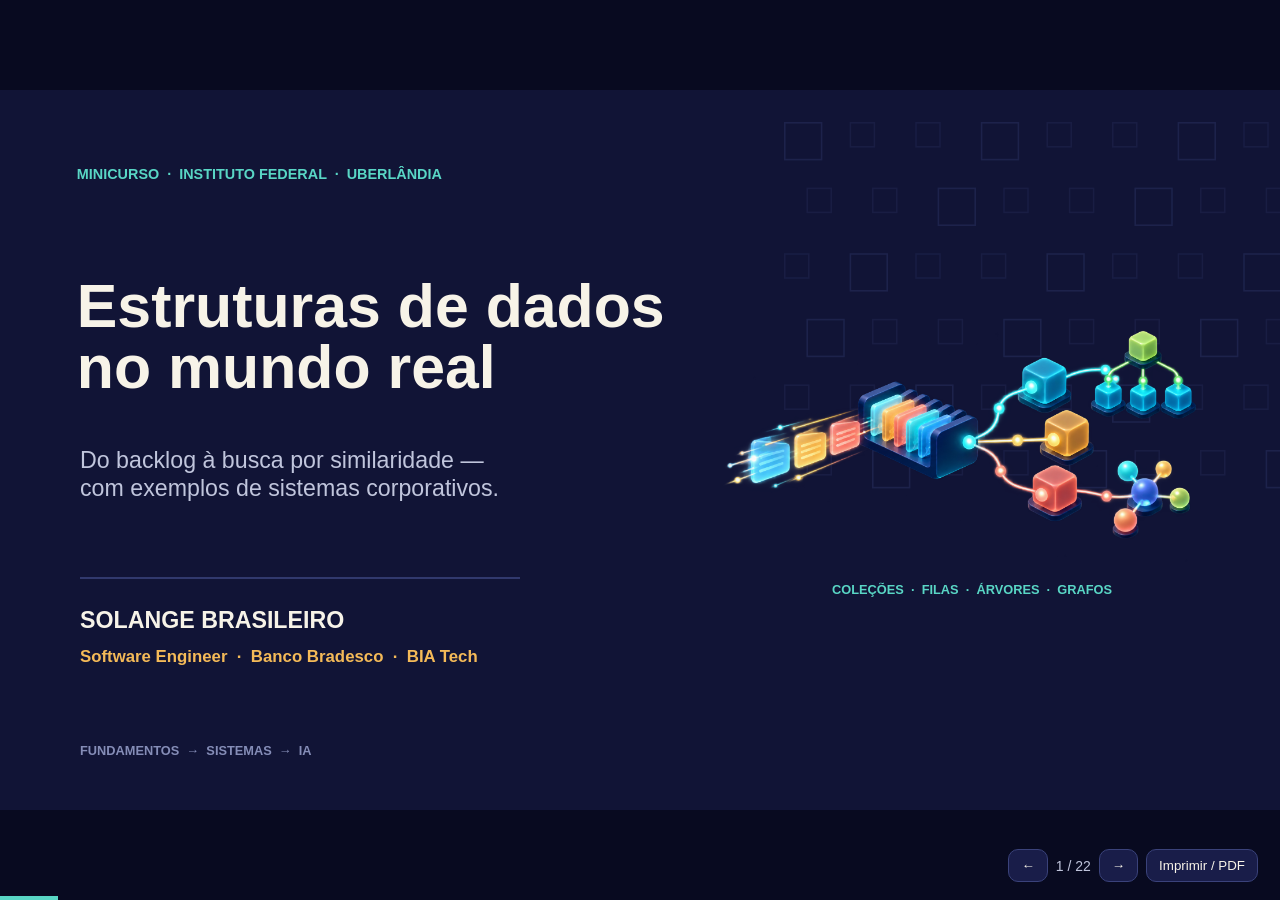
==== commit af8d2bb7: "feat: implementacao inicial" ====
--- a/docs/apresentacao-minicurso-estruturas.html
+++ b/docs/apresentacao-minicurso-estruturas.html
@@ -1,6 +1,6 @@
 <!doctype html><html lang="pt-BR"><head><meta charset="utf-8"><meta name="viewport" content="width=device-width,initial-scale=1"><title>Estruturas de dados no mundo real · Solange Brasileiro</title><style>
 :root{color-scheme:dark;--scale:1}*{box-sizing:border-box}html,body{margin:0;width:100%;height:100%;overflow:hidden;background:#080a20;color:#f7f3e8;font-family:Aptos,Arial,sans-serif}.slide{display:none;position:absolute;inset:0}.slide.active{display:block}.artboard{position:absolute;width:1600px;height:900px;left:50%;top:50%;transform:translate(-50%,-50%) scale(var(--scale));transform-origin:center center;overflow:hidden;background:#111436}.controls{position:fixed;z-index:10;right:22px;bottom:18px;display:flex;gap:8px;align-items:center;color:#c0c5dc;font:14px Arial,sans-serif}.controls button{border:1px solid #3a427a;border-radius:10px;background:#191d49;color:#f7f3e8;padding:8px 12px;cursor:pointer}.controls button:hover{background:#252c63}.progress{position:fixed;z-index:10;left:0;bottom:0;height:4px;background:#59d6c5;transition:width .2s}.sr{position:absolute;left:-9999px}@media print{@page{size:16.667in 9.375in;margin:0}html,body{width:auto;height:auto;overflow:visible;background:#111436;-webkit-print-color-adjust:exact;print-color-adjust:exact}.slide,.slide.active{display:block;position:relative;width:1600px;height:900px;inset:auto;page-break-after:always;break-after:page}.artboard{position:relative;left:0;top:0;transform:none}.controls,.progress{display:none}}
-</style></head><body><main id="deck"><section class="slide active" aria-label="Slide 1: MINICURSO  ·  UBERLÂNDIA"><div class="artboard"><div aria-hidden="true" style="position:absolute;left:0px;top:0px;width:1600px;height:900px;background:#111436;border:0;border-radius:0px;opacity:1;box-sizing:border-box"></div><div aria-hidden="true" style="position:absolute;left:980px;top:40px;width:48px;height:48px;background:transparent;border:2px solid #3A427A;border-radius:0px;opacity:0.3;box-sizing:border-box"></div><div aria-hidden="true" style="position:absolute;left:1062px;top:40px;width:32px;height:32px;background:transparent;border:2px solid #3A427A;border-radius:0px;opacity:0.2;box-sizing:border-box"></div><div aria-hidden="true" style="position:absolute;left:1144px;top:40px;width:32px;height:32px;background:transparent;border:2px solid #3A427A;border-radius:0px;opacity:0.2;box-sizing:border-box"></div><div aria-hidden="true" style="position:absolute;left:1226px;top:40px;width:48px;height:48px;background:transparent;border:2px solid #3A427A;border-radius:0px;opacity:0.3;box-sizing:border-box"></div><div aria-hidden="true" style="position:absolute;left:1308px;top:40px;width:32px;height:32px;background:transparent;border:2px solid #3A427A;border-radius:0px;opacity:0.2;box-sizing:border-box"></div><div aria-hidden="true" style="position:absolute;left:1390px;top:40px;width:32px;height:32px;background:transparent;border:2px solid #3A427A;border-radius:0px;opacity:0.2;box-sizing:border-box"></div><div aria-hidden="true" style="position:absolute;left:1472px;top:40px;width:48px;height:48px;background:transparent;border:2px solid #3A427A;border-radius:0px;opacity:0.3;box-sizing:border-box"></div><div aria-hidden="true" style="position:absolute;left:1554px;top:40px;width:32px;height:32px;background:transparent;border:2px solid #3A427A;border-radius:0px;opacity:0.2;box-sizing:border-box"></div><div aria-hidden="true" style="position:absolute;left:1008px;top:122px;width:32px;height:32px;background:transparent;border:2px solid #3A427A;border-radius:0px;opacity:0.2;box-sizing:border-box"></div><div aria-hidden="true" style="position:absolute;left:1090px;top:122px;width:32px;height:32px;background:transparent;border:2px solid #3A427A;border-radius:0px;opacity:0.2;box-sizing:border-box"></div><div aria-hidden="true" style="position:absolute;left:1172px;top:122px;width:48px;height:48px;background:transparent;border:2px solid #3A427A;border-radius:0px;opacity:0.3;box-sizing:border-box"></div><div aria-hidden="true" style="position:absolute;left:1254px;top:122px;width:32px;height:32px;background:transparent;border:2px solid #3A427A;border-radius:0px;opacity:0.2;box-sizing:border-box"></div><div aria-hidden="true" style="position:absolute;left:1336px;top:122px;width:32px;height:32px;background:transparent;border:2px solid #3A427A;border-radius:0px;opacity:0.2;box-sizing:border-box"></div><div aria-hidden="true" style="position:absolute;left:1418px;top:122px;width:48px;height:48px;background:transparent;border:2px solid #3A427A;border-radius:0px;opacity:0.3;box-sizing:border-box"></div><div aria-hidden="true" style="position:absolute;left:1500px;top:122px;width:32px;height:32px;background:transparent;border:2px solid #3A427A;border-radius:0px;opacity:0.2;box-sizing:border-box"></div><div aria-hidden="true" style="position:absolute;left:1582px;top:122px;width:32px;height:32px;background:transparent;border:2px solid #3A427A;border-radius:0px;opacity:0.2;box-sizing:border-box"></div><div aria-hidden="true" style="position:absolute;left:980px;top:204px;width:32px;height:32px;background:transparent;border:2px solid #3A427A;border-radius:0px;opacity:0.2;box-sizing:border-box"></div><div aria-hidden="true" style="position:absolute;left:1062px;top:204px;width:48px;height:48px;background:transparent;border:2px solid #3A427A;border-radius:0px;opacity:0.3;box-sizing:border-box"></div><div aria-hidden="true" style="position:absolute;left:1144px;top:204px;width:32px;height:32px;background:transparent;border:2px solid #3A427A;border-radius:0px;opacity:0.2;box-sizing:border-box"></div><div aria-hidden="true" style="position:absolute;left:1226px;top:204px;width:32px;height:32px;background:transparent;border:2px solid #3A427A;border-radius:0px;opacity:0.2;box-sizing:border-box"></div><div aria-hidden="true" style="position:absolute;left:1308px;top:204px;width:48px;height:48px;background:transparent;border:2px solid #3A427A;border-radius:0px;opacity:0.3;box-sizing:border-box"></div><div aria-hidden="true" style="position:absolute;left:1390px;top:204px;width:32px;height:32px;background:transparent;border:2px solid #3A427A;border-radius:0px;opacity:0.2;box-sizing:border-box"></div><div aria-hidden="true" style="position:absolute;left:1472px;top:204px;width:32px;height:32px;background:transparent;border:2px solid #3A427A;border-radius:0px;opacity:0.2;box-sizing:border-box"></div><div aria-hidden="true" style="position:absolute;left:1554px;top:204px;width:48px;height:48px;background:transparent;border:2px solid #3A427A;border-radius:0px;opacity:0.3;box-sizing:border-box"></div><div aria-hidden="true" style="position:absolute;left:1008px;top:286px;width:48px;height:48px;background:transparent;border:2px solid #3A427A;border-radius:0px;opacity:0.3;box-sizing:border-box"></div><div aria-hidden="true" style="position:absolute;left:1090px;top:286px;width:32px;height:32px;background:transparent;border:2px solid #3A427A;border-radius:0px;opacity:0.2;box-sizing:border-box"></div><div aria-hidden="true" style="position:absolute;left:1172px;top:286px;width:32px;height:32px;background:transparent;border:2px solid #3A427A;border-radius:0px;opacity:0.2;box-sizing:border-box"></div><div aria-hidden="true" style="position:absolute;left:1254px;top:286px;width:48px;height:48px;background:transparent;border:2px solid #3A427A;border-radius:0px;opacity:0.3;box-sizing:border-box"></div><div aria-hidden="true" style="position:absolute;left:1336px;top:286px;width:32px;height:32px;background:transparent;border:2px solid #3A427A;border-radius:0px;opacity:0.2;box-sizing:border-box"></div><div aria-hidden="true" style="position:absolute;left:1418px;top:286px;width:32px;height:32px;background:transparent;border:2px solid #3A427A;border-radius:0px;opacity:0.2;box-sizing:border-box"></div><div aria-hidden="true" style="position:absolute;left:1500px;top:286px;width:48px;height:48px;background:transparent;border:2px solid #3A427A;border-radius:0px;opacity:0.3;box-sizing:border-box"></div><div aria-hidden="true" style="position:absolute;left:1582px;top:286px;width:32px;height:32px;background:transparent;border:2px solid #3A427A;border-radius:0px;opacity:0.2;box-sizing:border-box"></div><div aria-hidden="true" style="position:absolute;left:980px;top:368px;width:32px;height:32px;background:transparent;border:2px solid #3A427A;border-radius:0px;opacity:0.2;box-sizing:border-box"></div><div aria-hidden="true" style="position:absolute;left:1062px;top:368px;width:32px;height:32px;background:transparent;border:2px solid #3A427A;border-radius:0px;opacity:0.2;box-sizing:border-box"></div><div aria-hidden="true" style="position:absolute;left:1144px;top:368px;width:48px;height:48px;background:transparent;border:2px solid #3A427A;border-radius:0px;opacity:0.3;box-sizing:border-box"></div><div aria-hidden="true" style="position:absolute;left:1226px;top:368px;width:32px;height:32px;background:transparent;border:2px solid #3A427A;border-radius:0px;opacity:0.2;box-sizing:border-box"></div><div aria-hidden="true" style="position:absolute;left:1308px;top:368px;width:32px;height:32px;background:transparent;border:2px solid #3A427A;border-radius:0px;opacity:0.2;box-sizing:border-box"></div><div aria-hidden="true" style="position:absolute;left:1390px;top:368px;width:48px;height:48px;background:transparent;border:2px solid #3A427A;border-radius:0px;opacity:0.3;box-sizing:border-box"></div><div aria-hidden="true" style="position:absolute;left:1472px;top:368px;width:32px;height:32px;background:transparent;border:2px solid #3A427A;border-radius:0px;opacity:0.2;box-sizing:border-box"></div><div aria-hidden="true" style="position:absolute;left:1554px;top:368px;width:32px;height:32px;background:transparent;border:2px solid #3A427A;border-radius:0px;opacity:0.2;box-sizing:border-box"></div><div aria-hidden="true" style="position:absolute;left:1008px;top:450px;width:32px;height:32px;background:transparent;border:2px solid #3A427A;border-radius:0px;opacity:0.2;box-sizing:border-box"></div><div aria-hidden="true" style="position:absolute;left:1090px;top:450px;width:48px;height:48px;background:transparent;border:2px solid #3A427A;border-radius:0px;opacity:0.3;box-sizing:border-box"></div><div aria-hidden="true" style="position:absolute;left:1172px;top:450px;width:32px;height:32px;background:transparent;border:2px solid #3A427A;border-radius:0px;opacity:0.2;box-sizing:border-box"></div><div aria-hidden="true" style="position:absolute;left:1254px;top:450px;width:32px;height:32px;background:transparent;border:2px solid #3A427A;border-radius:0px;opacity:0.2;box-sizing:border-box"></div><div aria-hidden="true" style="position:absolute;left:1336px;top:450px;width:48px;height:48px;background:transparent;border:2px solid #3A427A;border-radius:0px;opacity:0.3;box-sizing:border-box"></div><div aria-hidden="true" style="position:absolute;left:1418px;top:450px;width:32px;height:32px;background:transparent;border:2px solid #3A427A;border-radius:0px;opacity:0.2;box-sizing:border-box"></div><div aria-hidden="true" style="position:absolute;left:1500px;top:450px;width:32px;height:32px;background:transparent;border:2px solid #3A427A;border-radius:0px;opacity:0.2;box-sizing:border-box"></div><div aria-hidden="true" style="position:absolute;left:1582px;top:450px;width:48px;height:48px;background:transparent;border:2px solid #3A427A;border-radius:0px;opacity:0.3;box-sizing:border-box"></div><div aria-hidden="true" style="position:absolute;left:1040px;top:252px;width:420px;height:360px;background:#191D49;border:1px solid #3A427A;border-radius:32px;opacity:1;box-sizing:border-box"></div><div class="fit-text" data-base-fs="15" style="position:absolute;left:1082px;top:283px;width:330px;height:28px;display:flex;min-width:0;justify-content:flex-start;align-items:flex-start;white-space:pre-wrap;overflow:hidden;box-sizing:border-box;font:700 15px/1.14 Aptos,Arial,sans-serif;letter-spacing:0px;color:#59D6C5;text-align:left">UM SISTEMA, VÁRIAS FORMAS DE ACESSAR</div><div aria-hidden="true" style="position:absolute;left:1078px;top:365px;width:150px;height:70px;background:#252C63;border:2px solid #F4BA58;border-radius:18px;opacity:1;box-sizing:border-box"></div><div class="fit-text" data-base-fs="22" style="position:absolute;left:1078px;top:370px;width:150px;height:58px;display:flex;min-width:0;justify-content:center;align-items:center;white-space:pre-wrap;overflow:hidden;box-sizing:border-box;font:700 22px/1.14 Aptos,Arial,sans-serif;letter-spacing:0px;color:#F4BA58;text-align:center">LISTA</div><div aria-hidden="true" style="position:absolute;left:1265px;top:365px;width:150px;height:70px;background:#252C63;border:2px solid #59D6C5;border-radius:18px;opacity:1;box-sizing:border-box"></div><div class="fit-text" data-base-fs="22" style="position:absolute;left:1265px;top:370px;width:150px;height:58px;display:flex;min-width:0;justify-content:center;align-items:center;white-space:pre-wrap;overflow:hidden;box-sizing:border-box;font:700 22px/1.14 Aptos,Arial,sans-serif;letter-spacing:0px;color:#59D6C5;text-align:center">FILA</div><div aria-hidden="true" style="position:absolute;left:1168px;top:495px;width:150px;height:70px;background:#252C63;border:2px solid #F17C98;border-radius:18px;opacity:1;box-sizing:border-box"></div><div class="fit-text" data-base-fs="22" style="position:absolute;left:1168px;top:500px;width:150px;height:58px;display:flex;min-width:0;justify-content:center;align-items:center;white-space:pre-wrap;overflow:hidden;box-sizing:border-box;font:700 22px/1.14 Aptos,Arial,sans-serif;letter-spacing:0px;color:#F17C98;text-align:center">GRAFO</div><div aria-hidden="true" style="position:absolute;left:1228px;top:398px;width:37px;height:3px;background:#858DB7;border:0;border-radius:0px;opacity:1;box-sizing:border-box"></div><div class="fit-text" data-base-fs="28" style="position:absolute;left:1232px;top:386px;width:28px;height:30px;display:flex;min-width:0;justify-content:center;align-items:flex-start;white-space:pre-wrap;overflow:hidden;box-sizing:border-box;font:700 28px/1.14 Aptos,Arial,sans-serif;letter-spacing:0px;color:#858DB7;text-align:center">›</div><div aria-hidden="true" style="position:absolute;left:1196px;top:437px;width:3px;height:45px;background:#858DB7;border:0;border-radius:0px;opacity:1;box-sizing:border-box"></div><div class="fit-text" data-base-fs="24" style="position:absolute;left:1183px;top:465px;width:30px;height:30px;display:flex;min-width:0;justify-content:center;align-items:flex-start;white-space:pre-wrap;overflow:hidden;box-sizing:border-box;font:700 24px/1.14 Aptos,Arial,sans-serif;letter-spacing:0px;color:#858DB7;text-align:center">⌄</div><div class="fit-text" data-base-fs="18" style="position:absolute;left:96px;top:95px;width:700px;height:30px;display:flex;min-width:0;justify-content:flex-start;align-items:flex-start;white-space:pre-wrap;overflow:hidden;box-sizing:border-box;font:700 18px/1.14 Aptos,Arial,sans-serif;letter-spacing:0px;color:#59D6C5;text-align:left">MINICURSO  ·  INSTITUTO FEDERAL  ·  UBERLÂNDIA</div><div class="fit-text" data-base-fs="76" style="position:absolute;left:96px;top:232px;width:850px;height:188px;display:flex;min-width:0;justify-content:flex-start;align-items:flex-start;white-space:pre-wrap;overflow:hidden;box-sizing:border-box;font:700 76px/1 Aptos,Arial,sans-serif;letter-spacing:0px;color:#F7F3E8;text-align:left">Estruturas de dados
+</style></head><body><main id="deck"><section class="slide active" aria-label="Slide 1: MINICURSO  ·  UBERLÂNDIA"><div class="artboard"><div aria-hidden="true" style="position:absolute;left:0px;top:0px;width:1600px;height:900px;background:#111436;border:0;border-radius:0px;opacity:1;box-sizing:border-box"></div><div aria-hidden="true" style="position:absolute;left:980px;top:40px;width:48px;height:48px;background:transparent;border:2px solid #3A427A;border-radius:0px;opacity:0.3;box-sizing:border-box"></div><div aria-hidden="true" style="position:absolute;left:1062px;top:40px;width:32px;height:32px;background:transparent;border:2px solid #3A427A;border-radius:0px;opacity:0.2;box-sizing:border-box"></div><div aria-hidden="true" style="position:absolute;left:1144px;top:40px;width:32px;height:32px;background:transparent;border:2px solid #3A427A;border-radius:0px;opacity:0.2;box-sizing:border-box"></div><div aria-hidden="true" style="position:absolute;left:1226px;top:40px;width:48px;height:48px;background:transparent;border:2px solid #3A427A;border-radius:0px;opacity:0.3;box-sizing:border-box"></div><div aria-hidden="true" style="position:absolute;left:1308px;top:40px;width:32px;height:32px;background:transparent;border:2px solid #3A427A;border-radius:0px;opacity:0.2;box-sizing:border-box"></div><div aria-hidden="true" style="position:absolute;left:1390px;top:40px;width:32px;height:32px;background:transparent;border:2px solid #3A427A;border-radius:0px;opacity:0.2;box-sizing:border-box"></div><div aria-hidden="true" style="position:absolute;left:1472px;top:40px;width:48px;height:48px;background:transparent;border:2px solid #3A427A;border-radius:0px;opacity:0.3;box-sizing:border-box"></div><div aria-hidden="true" style="position:absolute;left:1554px;top:40px;width:32px;height:32px;background:transparent;border:2px solid #3A427A;border-radius:0px;opacity:0.2;box-sizing:border-box"></div><div aria-hidden="true" style="position:absolute;left:1008px;top:122px;width:32px;height:32px;background:transparent;border:2px solid #3A427A;border-radius:0px;opacity:0.2;box-sizing:border-box"></div><div aria-hidden="true" style="position:absolute;left:1090px;top:122px;width:32px;height:32px;background:transparent;border:2px solid #3A427A;border-radius:0px;opacity:0.2;box-sizing:border-box"></div><div aria-hidden="true" style="position:absolute;left:1172px;top:122px;width:48px;height:48px;background:transparent;border:2px solid #3A427A;border-radius:0px;opacity:0.3;box-sizing:border-box"></div><div aria-hidden="true" style="position:absolute;left:1254px;top:122px;width:32px;height:32px;background:transparent;border:2px solid #3A427A;border-radius:0px;opacity:0.2;box-sizing:border-box"></div><div aria-hidden="true" style="position:absolute;left:1336px;top:122px;width:32px;height:32px;background:transparent;border:2px solid #3A427A;border-radius:0px;opacity:0.2;box-sizing:border-box"></div><div aria-hidden="true" style="position:absolute;left:1418px;top:122px;width:48px;height:48px;background:transparent;border:2px solid #3A427A;border-radius:0px;opacity:0.3;box-sizing:border-box"></div><div aria-hidden="true" style="position:absolute;left:1500px;top:122px;width:32px;height:32px;background:transparent;border:2px solid #3A427A;border-radius:0px;opacity:0.2;box-sizing:border-box"></div><div aria-hidden="true" style="position:absolute;left:1582px;top:122px;width:32px;height:32px;background:transparent;border:2px solid #3A427A;border-radius:0px;opacity:0.2;box-sizing:border-box"></div><div aria-hidden="true" style="position:absolute;left:980px;top:204px;width:32px;height:32px;background:transparent;border:2px solid #3A427A;border-radius:0px;opacity:0.2;box-sizing:border-box"></div><div aria-hidden="true" style="position:absolute;left:1062px;top:204px;width:48px;height:48px;background:transparent;border:2px solid #3A427A;border-radius:0px;opacity:0.3;box-sizing:border-box"></div><div aria-hidden="true" style="position:absolute;left:1144px;top:204px;width:32px;height:32px;background:transparent;border:2px solid #3A427A;border-radius:0px;opacity:0.2;box-sizing:border-box"></div><div aria-hidden="true" style="position:absolute;left:1226px;top:204px;width:32px;height:32px;background:transparent;border:2px solid #3A427A;border-radius:0px;opacity:0.2;box-sizing:border-box"></div><div aria-hidden="true" style="position:absolute;left:1308px;top:204px;width:48px;height:48px;background:transparent;border:2px solid #3A427A;border-radius:0px;opacity:0.3;box-sizing:border-box"></div><div aria-hidden="true" style="position:absolute;left:1390px;top:204px;width:32px;height:32px;background:transparent;border:2px solid #3A427A;border-radius:0px;opacity:0.2;box-sizing:border-box"></div><div aria-hidden="true" style="position:absolute;left:1472px;top:204px;width:32px;height:32px;background:transparent;border:2px solid #3A427A;border-radius:0px;opacity:0.2;box-sizing:border-box"></div><div aria-hidden="true" style="position:absolute;left:1554px;top:204px;width:48px;height:48px;background:transparent;border:2px solid #3A427A;border-radius:0px;opacity:0.3;box-sizing:border-box"></div><div aria-hidden="true" style="position:absolute;left:1008px;top:286px;width:48px;height:48px;background:transparent;border:2px solid #3A427A;border-radius:0px;opacity:0.3;box-sizing:border-box"></div><div aria-hidden="true" style="position:absolute;left:1090px;top:286px;width:32px;height:32px;background:transparent;border:2px solid #3A427A;border-radius:0px;opacity:0.2;box-sizing:border-box"></div><div aria-hidden="true" style="position:absolute;left:1172px;top:286px;width:32px;height:32px;background:transparent;border:2px solid #3A427A;border-radius:0px;opacity:0.2;box-sizing:border-box"></div><div aria-hidden="true" style="position:absolute;left:1254px;top:286px;width:48px;height:48px;background:transparent;border:2px solid #3A427A;border-radius:0px;opacity:0.3;box-sizing:border-box"></div><div aria-hidden="true" style="position:absolute;left:1336px;top:286px;width:32px;height:32px;background:transparent;border:2px solid #3A427A;border-radius:0px;opacity:0.2;box-sizing:border-box"></div><div aria-hidden="true" style="position:absolute;left:1418px;top:286px;width:32px;height:32px;background:transparent;border:2px solid #3A427A;border-radius:0px;opacity:0.2;box-sizing:border-box"></div><div aria-hidden="true" style="position:absolute;left:1500px;top:286px;width:48px;height:48px;background:transparent;border:2px solid #3A427A;border-radius:0px;opacity:0.3;box-sizing:border-box"></div><div aria-hidden="true" style="position:absolute;left:1582px;top:286px;width:32px;height:32px;background:transparent;border:2px solid #3A427A;border-radius:0px;opacity:0.2;box-sizing:border-box"></div><div aria-hidden="true" style="position:absolute;left:980px;top:368px;width:32px;height:32px;background:transparent;border:2px solid #3A427A;border-radius:0px;opacity:0.2;box-sizing:border-box"></div><div aria-hidden="true" style="position:absolute;left:1062px;top:368px;width:32px;height:32px;background:transparent;border:2px solid #3A427A;border-radius:0px;opacity:0.2;box-sizing:border-box"></div><div aria-hidden="true" style="position:absolute;left:1144px;top:368px;width:48px;height:48px;background:transparent;border:2px solid #3A427A;border-radius:0px;opacity:0.3;box-sizing:border-box"></div><div aria-hidden="true" style="position:absolute;left:1226px;top:368px;width:32px;height:32px;background:transparent;border:2px solid #3A427A;border-radius:0px;opacity:0.2;box-sizing:border-box"></div><div aria-hidden="true" style="position:absolute;left:1308px;top:368px;width:32px;height:32px;background:transparent;border:2px solid #3A427A;border-radius:0px;opacity:0.2;box-sizing:border-box"></div><div aria-hidden="true" style="position:absolute;left:1390px;top:368px;width:48px;height:48px;background:transparent;border:2px solid #3A427A;border-radius:0px;opacity:0.3;box-sizing:border-box"></div><div aria-hidden="true" style="position:absolute;left:1472px;top:368px;width:32px;height:32px;background:transparent;border:2px solid #3A427A;border-radius:0px;opacity:0.2;box-sizing:border-box"></div><div aria-hidden="true" style="position:absolute;left:1554px;top:368px;width:32px;height:32px;background:transparent;border:2px solid #3A427A;border-radius:0px;opacity:0.2;box-sizing:border-box"></div><div aria-hidden="true" style="position:absolute;left:1008px;top:450px;width:32px;height:32px;background:transparent;border:2px solid #3A427A;border-radius:0px;opacity:0.2;box-sizing:border-box"></div><div aria-hidden="true" style="position:absolute;left:1090px;top:450px;width:48px;height:48px;background:transparent;border:2px solid #3A427A;border-radius:0px;opacity:0.3;box-sizing:border-box"></div><div aria-hidden="true" style="position:absolute;left:1172px;top:450px;width:32px;height:32px;background:transparent;border:2px solid #3A427A;border-radius:0px;opacity:0.2;box-sizing:border-box"></div><div aria-hidden="true" style="position:absolute;left:1254px;top:450px;width:32px;height:32px;background:transparent;border:2px solid #3A427A;border-radius:0px;opacity:0.2;box-sizing:border-box"></div><div aria-hidden="true" style="position:absolute;left:1336px;top:450px;width:48px;height:48px;background:transparent;border:2px solid #3A427A;border-radius:0px;opacity:0.3;box-sizing:border-box"></div><div aria-hidden="true" style="position:absolute;left:1418px;top:450px;width:32px;height:32px;background:transparent;border:2px solid #3A427A;border-radius:0px;opacity:0.2;box-sizing:border-box"></div><div aria-hidden="true" style="position:absolute;left:1500px;top:450px;width:32px;height:32px;background:transparent;border:2px solid #3A427A;border-radius:0px;opacity:0.2;box-sizing:border-box"></div><div aria-hidden="true" style="position:absolute;left:1582px;top:450px;width:48px;height:48px;background:transparent;border:2px solid #3A427A;border-radius:0px;opacity:0.3;box-sizing:border-box"></div><img alt="Ilustração de dados organizados em estruturas e conectados a uma árvore, fila e grafo." src="[data-uri]